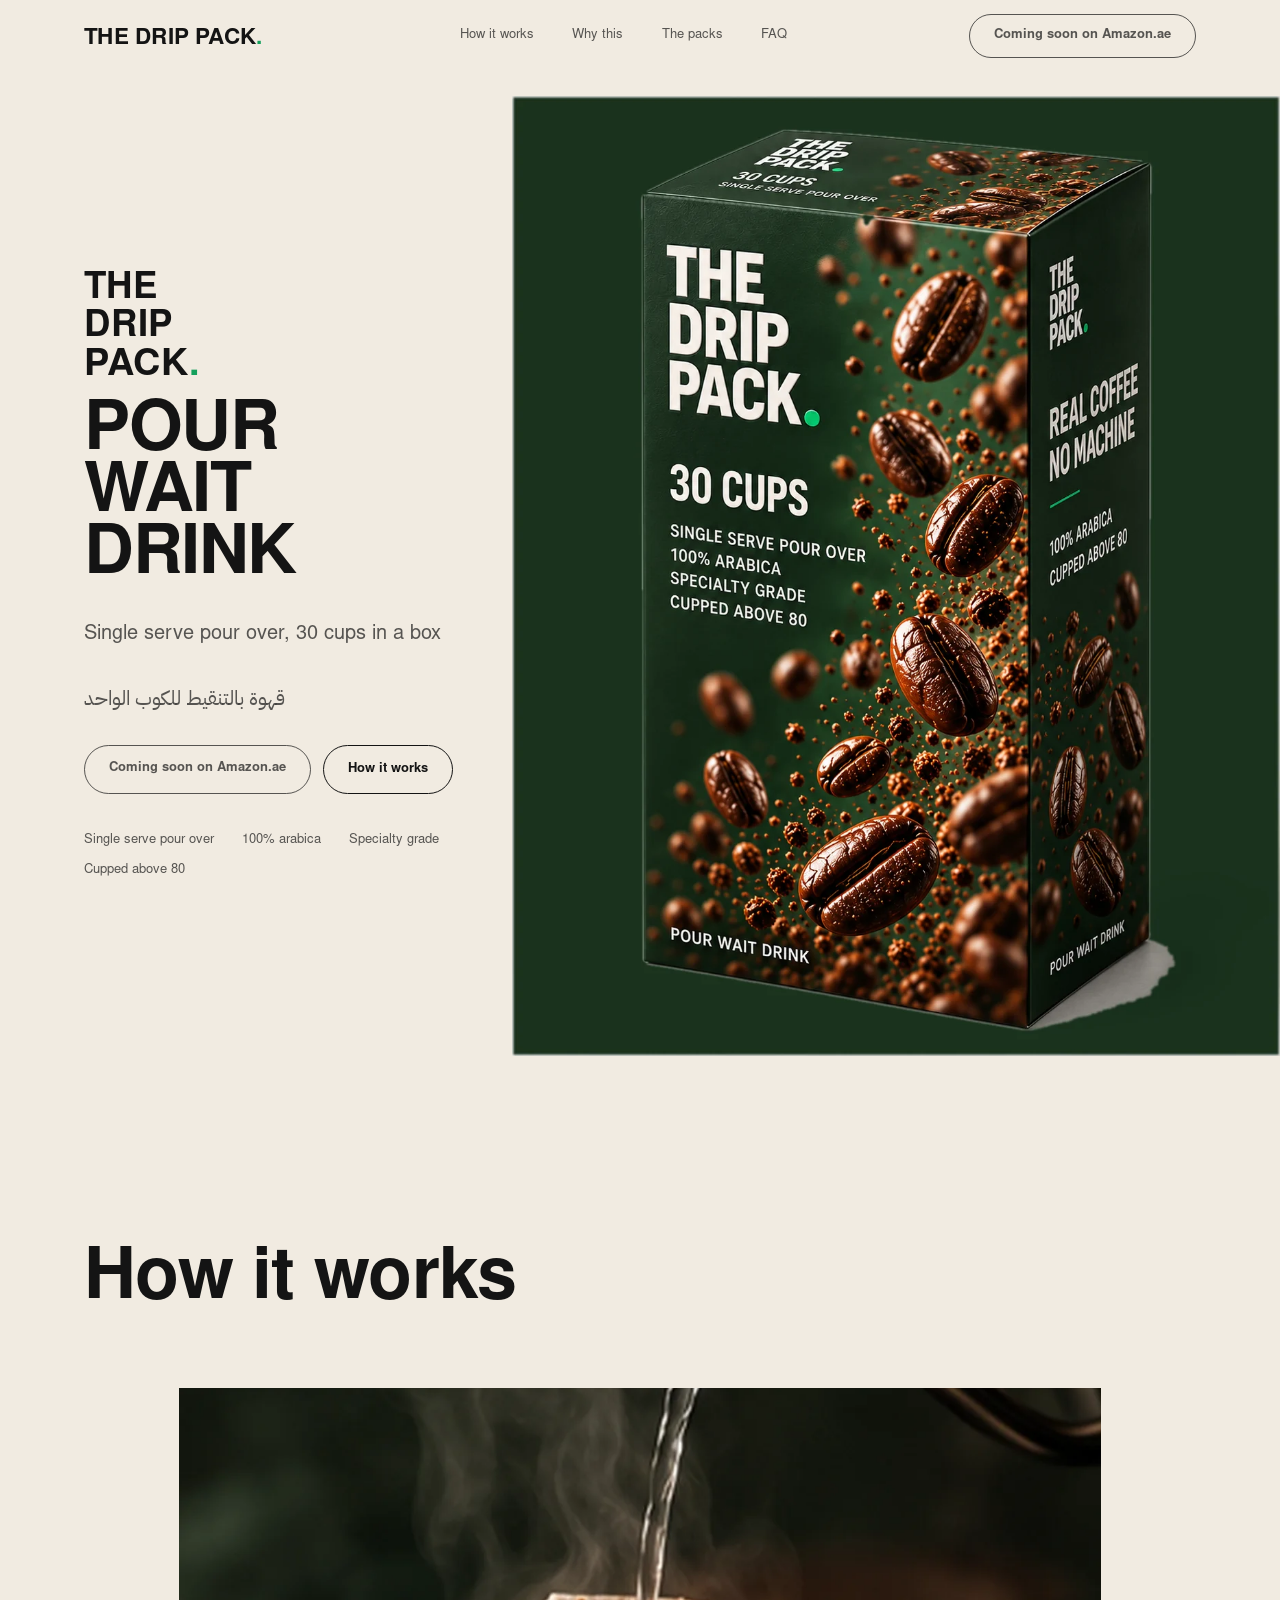
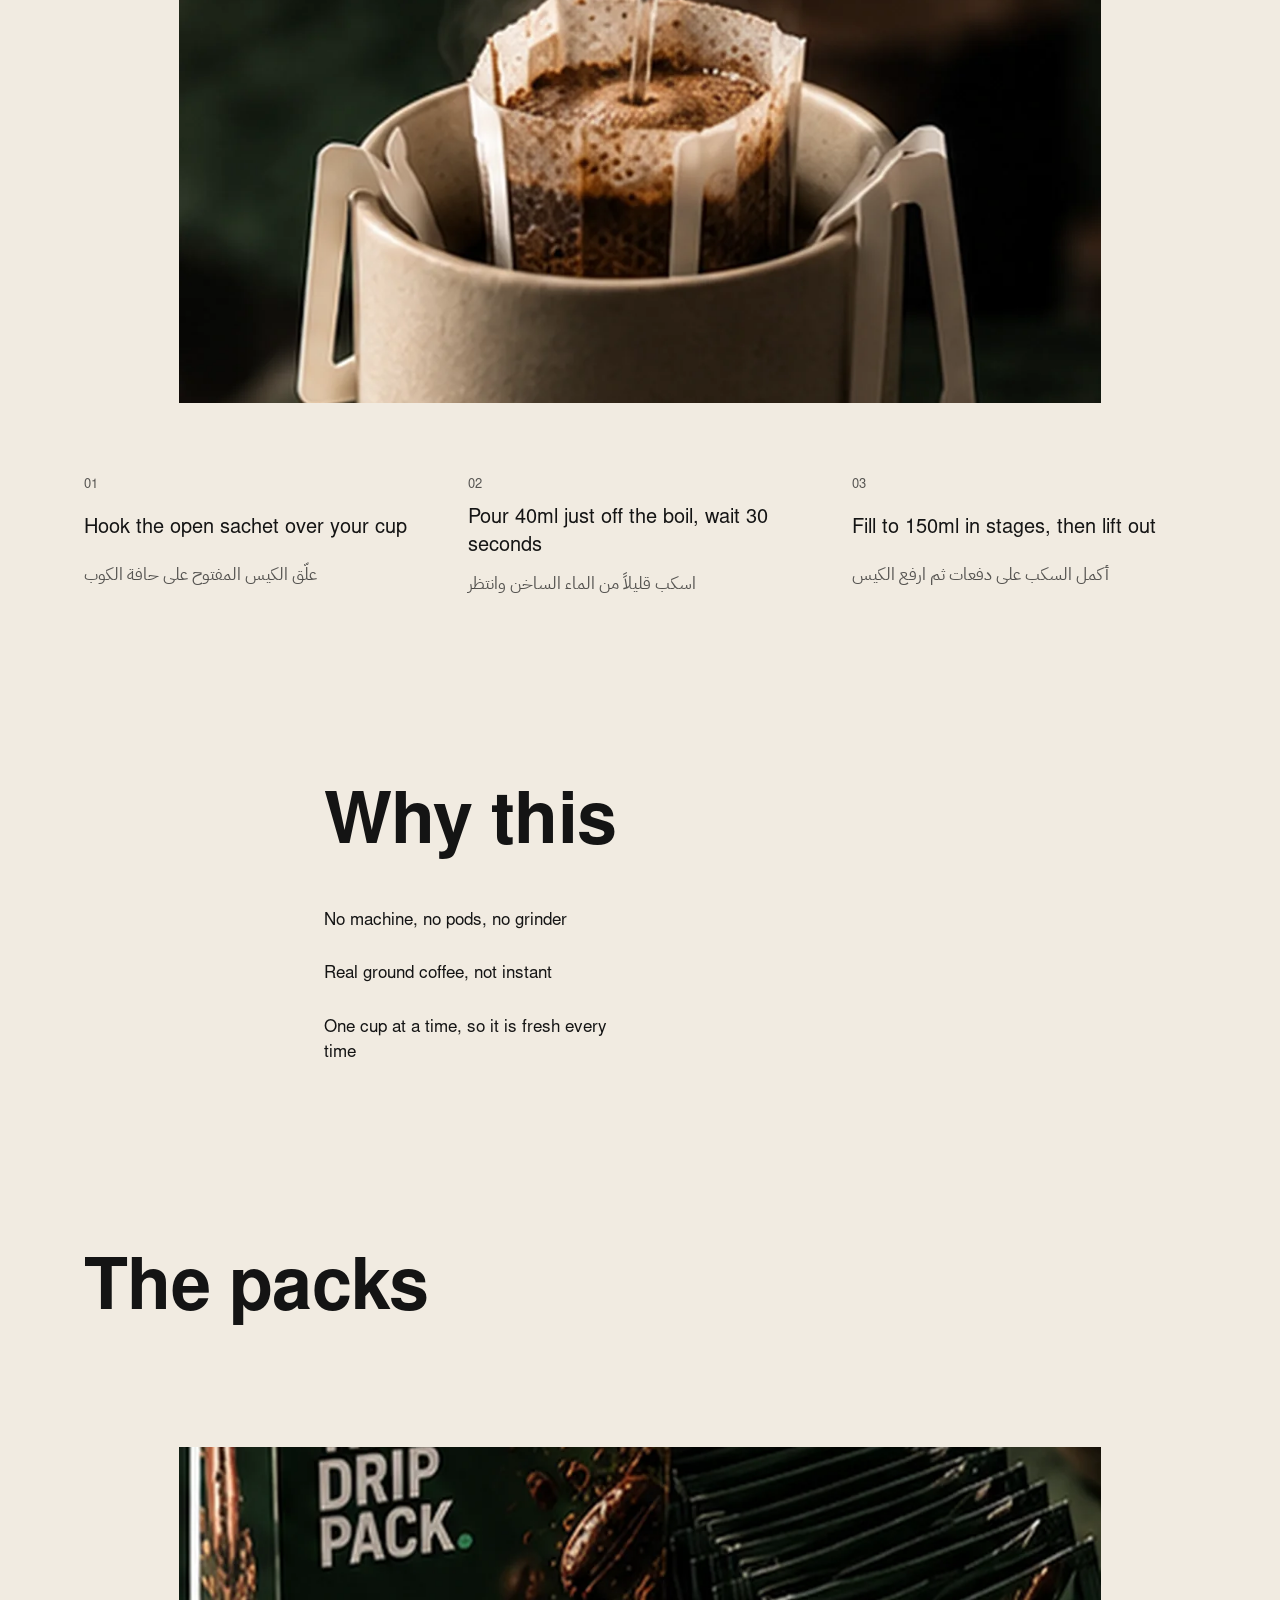
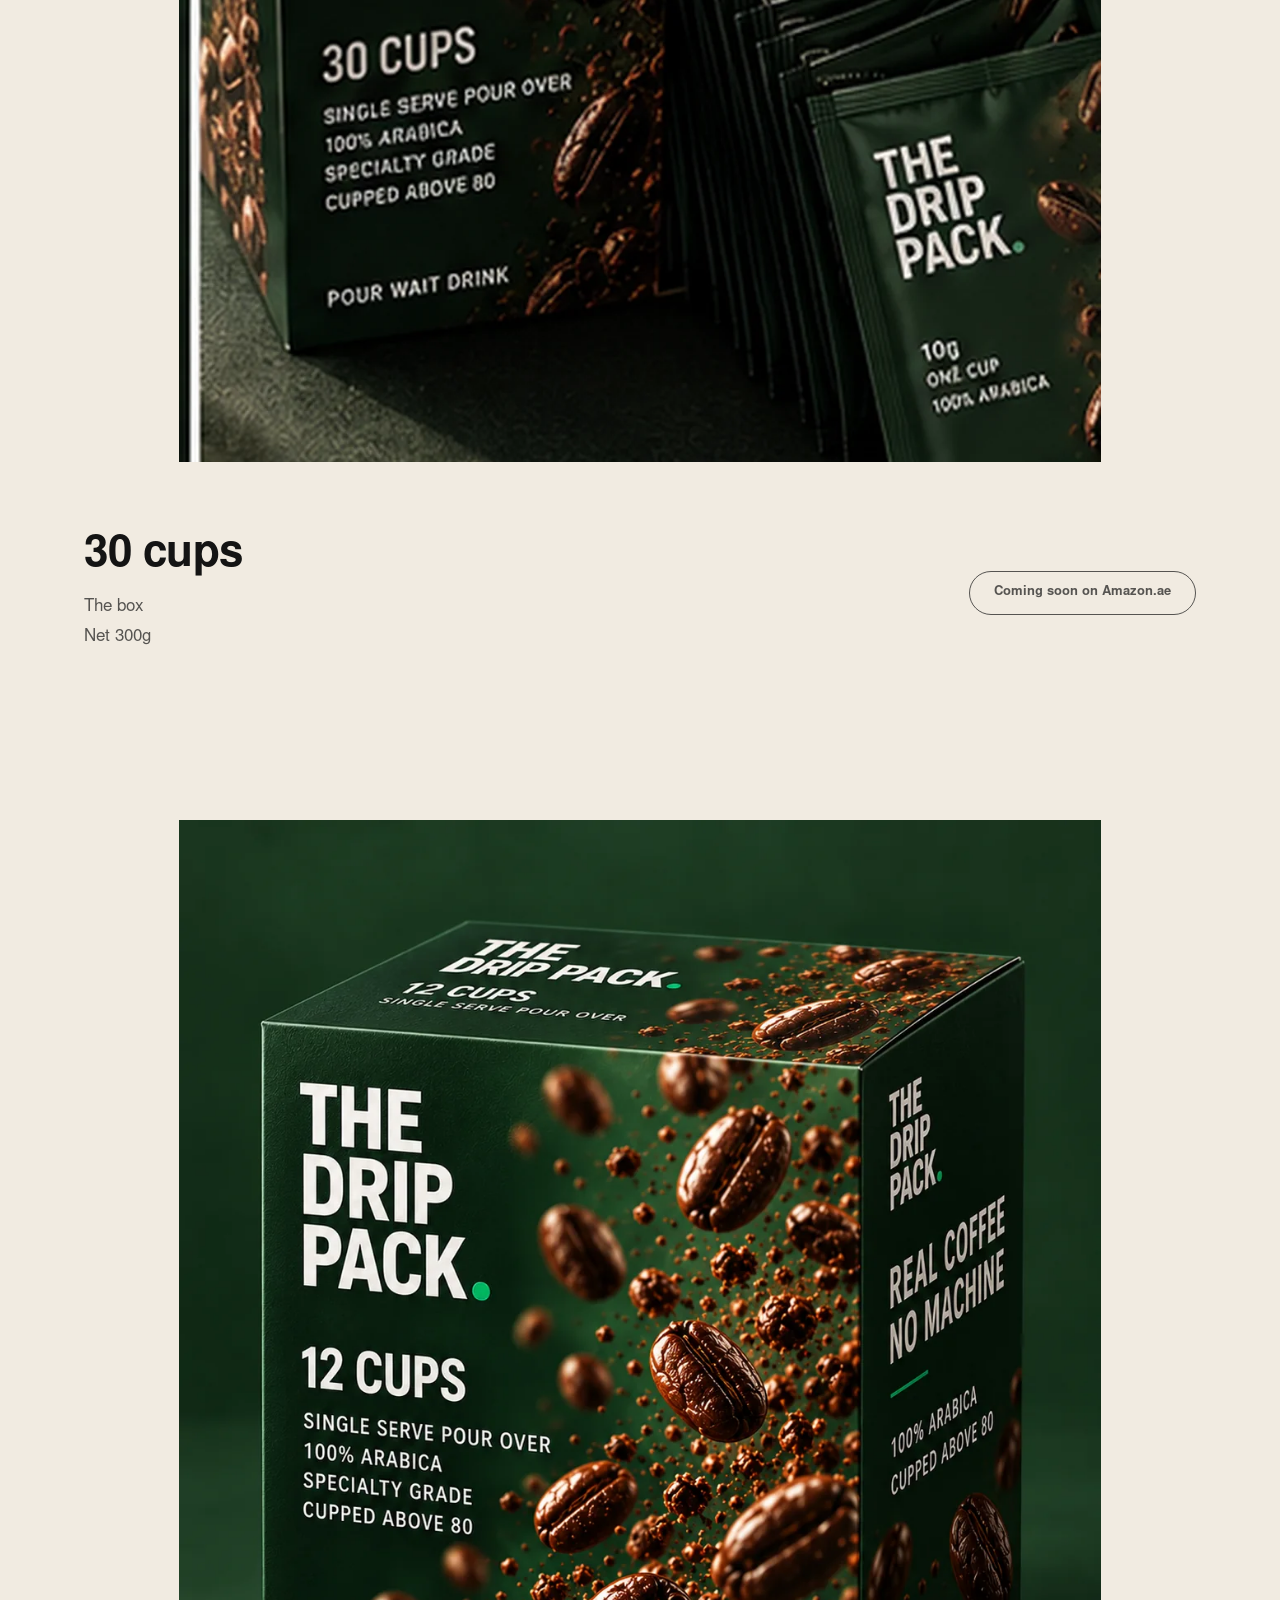
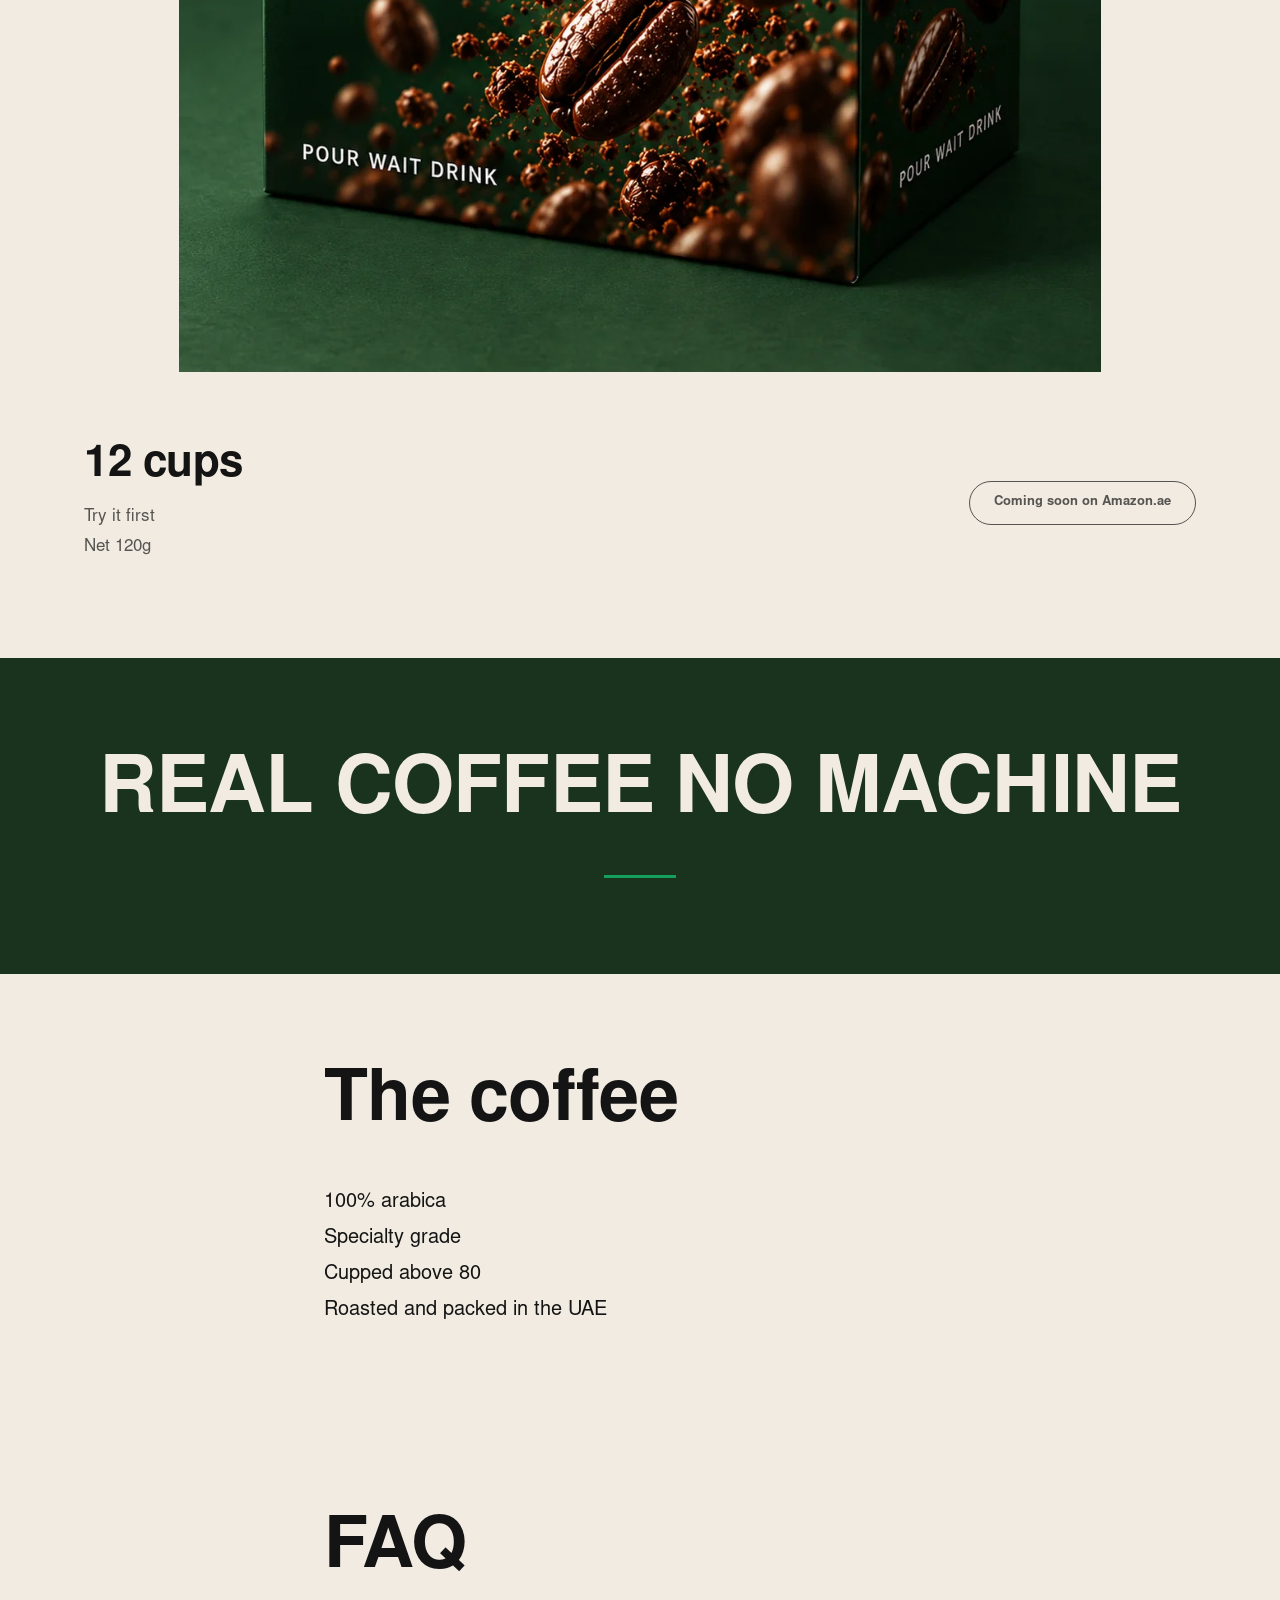
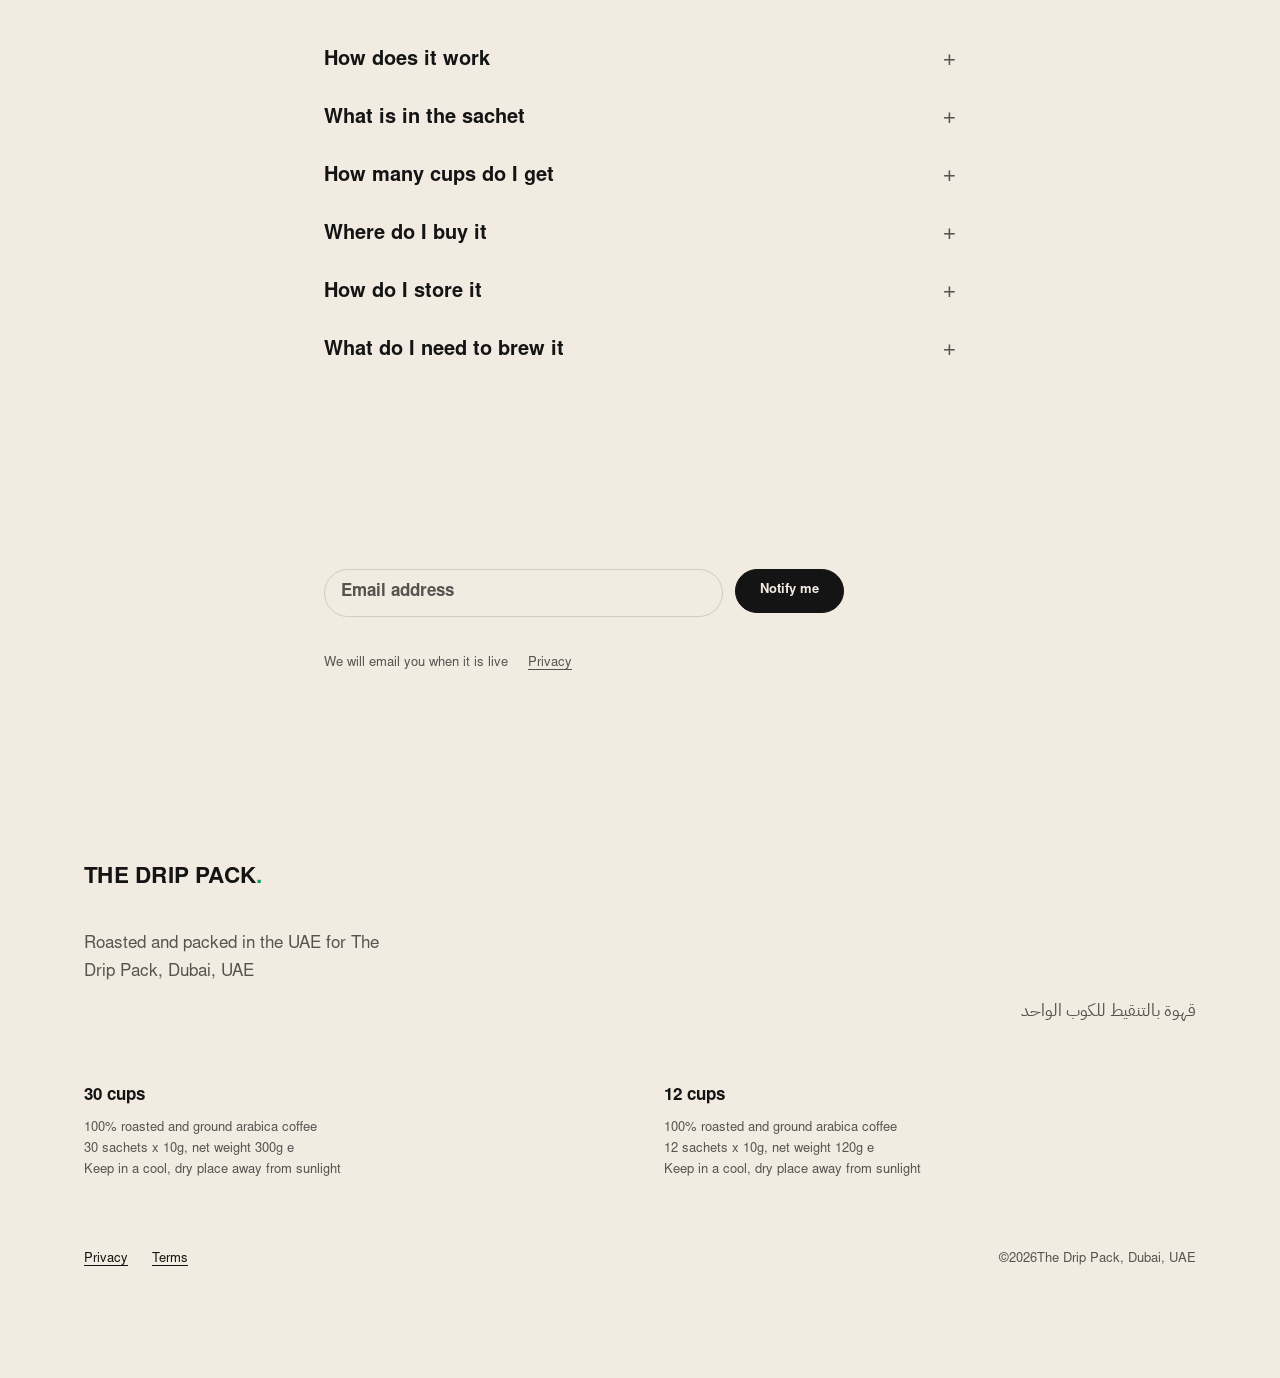
==== index.html @ 3b59be9f "Add the Why this section between How it works and The packs Three lines and a heading. Nothing else:" ====
<!doctype html>
<html lang="en">
<head>
<meta charset="utf-8">
<meta name="viewport" content="width=device-width, initial-scale=1">

<title>The Drip Pack. Single serve pour over coffee, UAE</title>
<meta name="description" content="Single serve pour over coffee from The Drip Pack. 100% arabica, specialty grade, cupped above 80, roasted and packed in the UAE. 30 cups in a box, on Amazon.ae.">
<link rel="canonical" href="https://thedrippack.com">

<meta property="og:type" content="website">
<meta property="og:site_name" content="The Drip Pack">
<meta property="og:url" content="https://thedrippack.com">
<meta property="og:title" content="The Drip Pack. Single serve pour over coffee, UAE">
<meta property="og:description" content="Single serve pour over coffee from The Drip Pack. 100% arabica, specialty grade, cupped above 80, roasted and packed in the UAE. 30 cups in a box, on Amazon.ae.">
<meta property="og:image" content="https://thedrippack.com/images/og.png">
<meta property="og:image:width" content="1200">
<meta property="og:image:height" content="630">
<meta property="og:image:alt" content="The Drip Pack stacked logo in bone on a deep green ground">
<meta property="og:locale" content="en_GB">
<meta name="twitter:card" content="summary_large_image">
<meta name="twitter:title" content="The Drip Pack. Single serve pour over coffee, UAE">
<meta name="twitter:description" content="Single serve pour over coffee from The Drip Pack. 100% arabica, specialty grade, cupped above 80, roasted and packed in the UAE. 30 cups in a box, on Amazon.ae.">
<meta name="twitter:image" content="https://thedrippack.com/images/og.png">
<meta name="twitter:image:alt" content="The Drip Pack stacked logo in bone on a deep green ground">

<meta name="theme-color" content="#1A331E">
<link rel="icon" href="favicon.svg" type="image/svg+xml">
<link rel="apple-touch-icon" href="apple-touch-icon.png">

<link rel="preload" href="fonts/NimbusSans-Regular.woff2" as="font" type="font/woff2" crossorigin>
<link rel="preload" href="fonts/NimbusSans-Bold.woff2" as="font" type="font/woff2" crossorigin>
<link rel="preload" href="images/hero-pack.webp" as="image" type="image/webp" fetchpriority="high">

<link rel="stylesheet" href="styles.css">

<script type="application/ld+json">
{
  "@context": "https://schema.org",
  "@type": "FAQPage",
  "mainEntity": [
    {
      "@type": "Question",
      "name": "How does it work",
      "acceptedAnswer": {
        "@type": "Answer",
        "text": "Hook the open sachet over your cup. Pour 40ml just off the boil and wait 30 seconds, then fill to 150ml in stages and lift the sachet out."
      }
    },
    {
      "@type": "Question",
      "name": "What is in the sachet",
      "acceptedAnswer": {
        "@type": "Answer",
        "text": "100% roasted and ground arabica coffee, 10g in every sachet."
      }
    },
    {
      "@type": "Question",
      "name": "How many cups do I get",
      "acceptedAnswer": {
        "@type": "Answer",
        "text": "30 cups in the box, 30 sachets x 10g, net weight 300g e. 12 cups in the trial, 12 sachets x 10g, net weight 120g e."
      }
    },
    {
      "@type": "Question",
      "name": "Where do I buy it",
      "acceptedAnswer": {
        "@type": "Answer",
        "text": "On Amazon.ae. Every buy button on this site goes to the listing."
      }
    },
    {
      "@type": "Question",
      "name": "How do I store it",
      "acceptedAnswer": {
        "@type": "Answer",
        "text": "Keep in a cool, dry place away from sunlight."
      }
    },
    {
      "@type": "Question",
      "name": "What do I need to brew it",
      "acceptedAnswer": {
        "@type": "Answer",
        "text": "A cup and hot water."
      }
    }
  ]
}
</script>
</head>
<body>

<a class="skip-link" href="#main">Skip to content</a>

<header class="nav" id="nav">
  <div class="nav__inner">

    <a class="nav__logo" href="#top" aria-label="The Drip Pack, back to top">
      <svg class="logo logo--line" viewBox="0 0 323 29" role="img" aria-label="The Drip Pack" focusable="false">
        <text x="0" y="29" textLength="323" lengthAdjust="spacingAndGlyphs">THE DRIP PACK<tspan class="logo__stop">.</tspan></text>
      </svg>
    </a>

    <nav class="nav__links" aria-label="Primary">
      <a href="#how">How it works</a>
      <a href="#why">Why this</a>
      <a href="#packs">The packs</a>
      <a href="#faq">FAQ</a>
    </nav>

    <div class="nav__cta">
      <button type="button" class="btn btn--primary btn--sm" data-amazon="hero" aria-disabled="true">Coming soon on Amazon.ae</button>
    </div>

    <button type="button" class="nav__toggle" id="navToggle" aria-expanded="false" aria-controls="navSheet">
      <span class="nav__toggle-bars" aria-hidden="true"><span></span><span></span></span>
      <span class="visually-hidden">Menu</span>
    </button>

  </div>

  <div class="sheet" id="navSheet" hidden>
    <nav class="sheet__links" aria-label="Mobile">
      <a href="#how">How it works</a>
      <a href="#why">Why this</a>
      <a href="#packs">The packs</a>
      <a href="#faq">FAQ</a>
    </nav>
    <button type="button" class="btn btn--primary" data-amazon="hero" aria-disabled="true">Coming soon on Amazon.ae</button>
  </div>
</header>

<main id="main">

  <!-- 1. Hero. Pack Green. -->
  <section class="hero" id="top">
    <div class="wrap hero__inner">

      <div class="hero__copy">
        <h1 class="hero__logo" data-rise="1">
          <svg class="logo logo--stack" viewBox="0 0 126 113" role="img" aria-label="The Drip Pack" focusable="false">
            <text x="0" y="29" textLength="80" lengthAdjust="spacingAndGlyphs">THE</text>
            <text x="0" y="71" textLength="96" lengthAdjust="spacingAndGlyphs">DRIP</text>
            <text x="0" y="113" textLength="125" lengthAdjust="spacingAndGlyphs">PACK<tspan class="logo__stop">.</tspan></text>
          </svg>
        </h1>

        <p class="hero__headline">POUR WAIT DRINK</p>

        <p class="hero__sub" data-rise="2">Single serve pour over, 30 cups in a box</p>

        <p class="hero__arabic" lang="ar" dir="rtl" data-rise="3">قهوة بالتنقيط للكوب الواحد</p>

        <div class="hero__actions" data-rise="4">
          <button type="button" class="btn btn--primary" data-amazon="hero" aria-disabled="true">Coming soon on Amazon.ae</button>
          <a class="btn btn--secondary" href="#how">How it works</a>
        </div>

        <ul class="claims" data-rise="5">
          <li>Single serve pour over</li>
          <li>100% arabica</li>
          <li>Specialty grade</li>
          <li>Cupped above 80</li>
        </ul>
      </div>

      <div class="hero__media" data-rise="6">
        <img src="images/hero-pack.webp" width="1600" height="2000"
             fetchpriority="high" decoding="async"
             alt="The 30 cup carton of The Drip Pack standing at a three quarter angle, its deep green face printed with roasted beans scattered through the air">
      </div>

    </div>
  </section>

  <!-- 2. How it works. Bone ground, Ink type. -->
  <section class="section" id="how">
    <div class="wrap">
      <h2 class="section__title">How it works</h2>
    </div>

    <figure class="feature">
      <img class="feature__img feature__img--wide" src="images/brew-pour.webp" width="2400" height="1600"
           loading="lazy" decoding="async"
           alt="Water poured from a gooseneck kettle into the sachet hooked over a mug, steam rising off the saturated grounds">
    </figure>

    <div class="wrap">
      <ol class="steps">
        <li class="step">
          <span class="step__n" aria-hidden="true">01</span>
          <p class="step__en">Hook the open sachet over your cup</p>
          <p class="step__ar" lang="ar" dir="rtl">علّق الكيس المفتوح على حافة الكوب</p>
        </li>
        <li class="step">
          <span class="step__n" aria-hidden="true">02</span>
          <p class="step__en">Pour 40ml just off the boil, wait 30 seconds</p>
          <p class="step__ar" lang="ar" dir="rtl">اسكب قليلاً من الماء الساخن وانتظر</p>
        </li>
        <li class="step">
          <span class="step__n" aria-hidden="true">03</span>
          <p class="step__en">Fill to 150ml in stages, then lift out</p>
          <p class="step__ar" lang="ar" dir="rtl">أكمل السكب على دفعات ثم ارفع الكيس</p>
        </li>
      </ol>
    </div>
  </section>

  <!-- 3. Why this. Bone ground, Ink type, same as its neighbours. -->
  <section class="section" id="why">
    <div class="wrap wrap--narrow">
      <h2 class="section__title">Why this</h2>
      <ul class="why">
        <li>No machine, no pods, no grinder</li>
        <li>Real ground coffee, not instant</li>
        <li>One cup at a time, so it is fresh every time</li>
      </ul>
    </div>
  </section>

  <!-- 4. The packs. Bone ground, Ink type. -->
  <section class="section" id="packs">
    <div class="wrap">
      <h2 class="section__title">The packs</h2>
    </div>

    <div class="packs">

      <article class="pack">
        <figure class="feature">
          <img class="feature__img feature__img--wide" src="images/pack-open.webp" width="2400" height="1600"
               loading="lazy" decoding="async"
               alt="An open 30 cup carton of The Drip Pack with the sachets standing upright inside it">
        </figure>
        <div class="wrap pack__body">
          <h3 class="pack__title">30 cups</h3>
          <ul class="pack__facts">
            <li>The box</li>
            <li>Net 300g</li>
          </ul>
          <button type="button" class="btn btn--primary" data-amazon="hero" aria-disabled="true">Coming soon on Amazon.ae</button>
        </div>
      </article>

      <article class="pack">
        <figure class="feature">
          <img class="feature__img feature__img--tall" src="images/pack-12.webp" width="1600" height="2000"
               loading="lazy" decoding="async"
               alt="The 12 cup carton of The Drip Pack standing upright on a deep green ground, lit hard from one side">
        </figure>
        <div class="wrap pack__body">
          <h3 class="pack__title">12 cups</h3>
          <ul class="pack__facts">
            <li>Try it first</li>
            <li>Net 120g</li>
          </ul>
          <button type="button" class="btn btn--secondary" data-amazon="trial" aria-disabled="true">Coming soon on Amazon.ae</button>
        </div>
      </article>

    </div>
  </section>

  <!-- 5. Statement. Pack Green. The only other green ground on the site. -->
  <section class="statement ground--green">
    <div class="wrap">
      <h2 class="statement__line">REAL COFFEE NO MACHINE</h2>
      <span class="statement__rule" aria-hidden="true"></span>
    </div>
  </section>

  <!-- 6. The coffee. Bone ground, Ink type. -->
  <section class="section" id="coffee">
    <div class="wrap wrap--narrow">
      <h2 class="section__title">The coffee</h2>
      <ul class="facts">
        <li>100% arabica</li>
        <li>Specialty grade</li>
        <li>Cupped above 80</li>
        <li>Roasted and packed in the UAE</li>
      </ul>
    </div>
  </section>

  <!-- 7. FAQ. Bone ground, Ink type. -->
  <section class="section" id="faq">
    <div class="wrap wrap--narrow">
      <h2 class="section__title">FAQ</h2>

      <div class="faq">
        <details class="faq__item">
          <summary><h3>How does it work</h3></summary>
          <p>Hook the open sachet over your cup. Pour 40ml just off the boil and wait 30 seconds, then fill to 150ml in stages and lift the sachet out.</p>
        </details>

        <details class="faq__item">
          <summary><h3>What is in the sachet</h3></summary>
          <p>100% roasted and ground arabica coffee, 10g in every sachet.</p>
        </details>

        <details class="faq__item">
          <summary><h3>How many cups do I get</h3></summary>
          <p>30 cups in the box, 30 sachets x 10g, net weight 300g e. 12 cups in the trial, 12 sachets x 10g, net weight 120g e.</p>
        </details>

        <details class="faq__item">
          <summary><h3>Where do I buy it</h3></summary>
          <p>On Amazon.ae. Every buy button on this site goes to the listing.</p>
        </details>

        <details class="faq__item">
          <summary><h3>How do I store it</h3></summary>
          <p>Keep in a cool, dry place away from sunlight.</p>
        </details>

        <details class="faq__item">
          <summary><h3>What do I need to brew it</h3></summary>
          <p>A cup and hot water.</p>
        </details>
      </div>
    </div>
  </section>

  <!-- 8. Email signup. Bone ground, Ink type. -->
  <section class="section signup" id="signup">
    <div class="wrap wrap--narrow">
      <h2 class="visually-hidden">Email signup</h2>

      <form class="signup__form" id="signupForm" novalidate>
        <label class="visually-hidden" for="email">Email address</label>
        <input class="signup__input" type="email" id="email" name="email"
               placeholder="Email address" autocomplete="email" required
               aria-describedby="signupNote" spellcheck="false">

        <!-- Honeypot. Off screen, off the tab order, hidden from assistive technology. -->
        <div class="honeypot" aria-hidden="true">
          <label for="company">Company</label>
          <input type="text" id="company" name="_gotcha" tabindex="-1" autocomplete="off">
        </div>

        <button type="submit" class="btn btn--primary">Notify me</button>
      </form>

      <p class="signup__status" id="signupStatus" role="status" aria-live="polite"></p>

      <p class="signup__note">
        <span id="signupNote">We will email you when it is live</span>
        <a href="privacy.html">Privacy</a>
      </p>
    </div>
  </section>

</main>

<footer class="foot">
  <div class="wrap">

    <a class="foot__logo" href="#top" aria-label="The Drip Pack, back to top">
      <svg class="logo logo--line" viewBox="0 0 323 29" role="img" aria-label="The Drip Pack" focusable="false">
        <text x="0" y="29" textLength="323" lengthAdjust="spacingAndGlyphs">THE DRIP PACK<tspan class="logo__stop">.</tspan></text>
      </svg>
    </a>

    <p class="foot__origin">Roasted and packed in the UAE for The Drip Pack, Dubai, UAE</p>
    <p class="foot__arabic" lang="ar" dir="rtl">قهوة بالتنقيط للكوب الواحد</p>

    <div class="foot__contents">
      <div class="foot__col">
        <h2 class="foot__h">30 cups</h2>
        <p>100% roasted and ground arabica coffee</p>
        <p>30 sachets x 10g, net weight 300g e</p>
        <p>Keep in a cool, dry place away from sunlight</p>
      </div>
      <div class="foot__col">
        <h2 class="foot__h">12 cups</h2>
        <p>100% roasted and ground arabica coffee</p>
        <p>12 sachets x 10g, net weight 120g e</p>
        <p>Keep in a cool, dry place away from sunlight</p>
      </div>
    </div>

    <div class="foot__end">
      <p class="foot__legal">
        <a href="privacy.html">Privacy</a>
        <a href="terms.html">Terms</a>
      </p>
      <p class="foot__copy">&copy; <span id="year">2026</span> The Drip Pack, Dubai, UAE</p>
    </div>

  </div>
</footer>

<script src="script.js" defer></script>

<!-- Cloudflare Web Analytics. Cookieless, so no consent banner is required, which
     is why it was chosen over Google Analytics. See section 15 of SPEC.md and the
     Cookies section of privacy.html.

     The token is inline here rather than referenced from a constant in script.js.
     Cloudflare publish this snippet as type="module", and document.currentScript
     is null inside a module, so the beacon has to find its own tag by DOM query.
     Injecting the tag from script.js would depend on that unverifiable internal
     detail and would fail silently if it ever changed. The token is a permanent
     per site value, so the four copies carry no practical drift risk. -->
<script type="module" src="https://static.cloudflareinsights.com/beacon.min.js" data-cf-beacon='{"token": "09fedf67402a4050bbb4bf32d1588b5b"}'></script>

</body>
</html>
---- styles.css ----
/* ==========================================================================
   The Drip Pack
   One stylesheet. The palette is defined once, below, and nowhere else.
   ========================================================================== */

/* --------------------------------------------------------------------------
   1. Tokens. The only place a colour literal may appear.
   -------------------------------------------------------------------------- */

:root {
  /* Palette */
  --green:   #1A331E;
  --bone:    #F1EBE1;
  --emerald: #14A05C;
  --ink:     #141414;

  /* The ground. Bone is the default for the whole site. Green is opt in and is
     used by exactly one section, so it cannot creep back in by default. */
  --ground: var(--bone);

  /* Derived. Mixed from the tokens above, never from a new literal. */
  --glass:      color-mix(in srgb, var(--bone) 86%, transparent);
  --hairline:   color-mix(in srgb, var(--ink) 12%, transparent);
  --lift:       color-mix(in srgb, var(--ink) 22%, transparent);

  /* Secondary text. Ink at reduced opacity, which over the bone ground lands at
     6.32:1. The green band carries only the locked line, so it needs no quiet
     tone of its own. */
  --ink-quiet:  color-mix(in srgb, var(--ink) 70%, transparent);
  --rule-ink:   color-mix(in srgb, var(--ink) 14%, transparent);

  /* Type */
  --font-display: 'Nimbus Sans', Helvetica, Arial, sans-serif;
  --font-arabic: 'IBM Plex Sans Arabic', sans-serif;

  /* Scale. Two registers and nothing between them. Headings are very large,
     body is small and quiet. The gap is the point. */
  --t-display: clamp(3rem, 12vw, 7rem);
  --t-heading: clamp(2.25rem, 7vw, 4.5rem);
  --t-lede:    clamp(1.0625rem, 1.6vw, 1.25rem);
  --t-body:    1.0625rem;
  --t-micro:   0.8125rem;

  /* Measure and rhythm */
  --wrap: 1240px;
  --gutter: clamp(1.25rem, 5vw, 4rem);
  --band: clamp(4rem, 8vw, 6rem);   /* 64px mobile, 96px desktop, capped */
  --tap: 44px;
  --nav-h: 4.5rem;
}

/* --------------------------------------------------------------------------
   2. Fonts.
   Both families are self hosted in /fonts/. Nimbus Sans now ships in two cuts
   under one family name, so weight is available as a tool: Bold for the logo,
   the hero headline, the section headings and the two locked lines, Regular for
   everything else. Both are Helvetica metric compatible, verified against the
   font tables, so the fallback stack cannot reflow the layout.
   -------------------------------------------------------------------------- */

@font-face {
  font-family: 'Nimbus Sans';
  src: url('fonts/NimbusSans-Regular.woff2') format('woff2');
  font-weight: 400;
  font-style: normal;
  font-display: swap;
}

@font-face {
  font-family: 'Nimbus Sans';
  src: url('fonts/NimbusSans-Bold.woff2') format('woff2');
  font-weight: 700;
  font-style: normal;
  font-display: swap;
}

@font-face {
  font-family: 'IBM Plex Sans Arabic';
  src: url('fonts/IBMPlexSansArabic-Regular.woff2') format('woff2');
  font-weight: 400;
  font-style: normal;
  font-display: swap;
}

@font-face {
  font-family: 'IBM Plex Sans Arabic';
  src: url('fonts/IBMPlexSansArabic-Bold.woff2') format('woff2');
  font-weight: 700;
  font-style: normal;
  font-display: swap;
}

/* --------------------------------------------------------------------------
   3. Reset and base.
   Body copy is sentence case and untracked. All caps is reserved for the logo,
   the headings and the two locked lines.
   -------------------------------------------------------------------------- */

*, *::before, *::after { box-sizing: border-box; }

html {
  scroll-behavior: smooth;
  scroll-padding-top: calc(var(--nav-h) + 1.5rem);
  -webkit-text-size-adjust: 100%;
}

body {
  margin: 0;
  background: var(--ground);
  color: var(--ink);
  font-family: var(--font-display);
  font-weight: 400;
  font-size: var(--t-body);
  line-height: 1.65;
  overflow-x: hidden;
  -webkit-font-smoothing: antialiased;
}

/* Bold is reserved for the logo, the headings and the two locked lines. */
h1, h2, h3,
.hero__headline,
.statement__line,
.pack__title,
.page__title,
.logo text { font-weight: 700; }

h1, h2, h3, p, ul, ol, figure { margin: 0; }
ul, ol { padding: 0; list-style: none; }

img, svg { display: block; max-width: 100%; }

a { color: inherit; }

:focus-visible {
  outline: 2px solid currentColor;
  outline-offset: 3px;
  border-radius: 2px;
}

::selection { background: var(--ink); color: var(--bone); }
.ground--green ::selection { background: var(--bone); color: var(--green); }

.visually-hidden {
  position: absolute;
  width: 1px; height: 1px;
  margin: -1px; padding: 0;
  overflow: hidden;
  clip-path: inset(50%);
  white-space: nowrap;
  border: 0;
}

.skip-link {
  position: absolute;
  top: 0; left: 50%;
  transform: translate(-50%, -120%);
  z-index: 100;
  min-height: var(--tap);
  display: inline-flex;
  align-items: center;
  padding: 0.8125rem 1.25rem;
  background: var(--bone);
  color: var(--ink);
  text-decoration: none;
  font-size: var(--t-micro);
}

.skip-link:focus-visible { transform: translate(-50%, 0); }

/* --------------------------------------------------------------------------
   4. Grounds.
   Bone with Ink type is the whole site. Pack Green is opt in and is used by the
   statement band alone, which is what makes that band land.
   -------------------------------------------------------------------------- */

.ground--green { background: var(--green); color: var(--bone); }
.ground--bone  { background: var(--bone);  color: var(--ink); }


.wrap {
  width: 100%;
  max-width: var(--wrap);
  margin-inline: auto;
  padding-inline: var(--gutter);
}

.wrap--narrow { max-width: 760px; }

.section {
  padding-block: var(--band);
  scroll-margin-top: var(--nav-h);
}

.section__title {
  font-size: var(--t-heading);
  line-height: 0.95;
  letter-spacing: -0.01em;
  margin-bottom: clamp(2rem, 4vw, 3rem);
}

/* --------------------------------------------------------------------------
   5. Feature images.
   Each runs at least 60 per cent of the viewport at desktop and bleeds to both
   screen edges on a phone. No image is ever an inset thumbnail in a card.
   -------------------------------------------------------------------------- */

.feature {
  margin-block: clamp(2rem, 5vw, 3.5rem);
}

/* The declared width and height only hold the box until the file loads, after
   which the real intrinsic ratio takes over. Locking the ratio here means the
   layout cannot move when a regenerated image of a different size drops in.
   The height cap stops a portrait image running taller than the screen. */
.feature__img {
  width: 100%;
  height: auto;
  object-fit: cover;
}

.feature__img--wide { aspect-ratio: 3 / 2; }   /* 2400 x 1600 */
.feature__img--tall { aspect-ratio: 4 / 5; }   /* 1600 x 2000 */

/* --------------------------------------------------------------------------
   6. The logo.
   currentColor, so it inverts with the ground. The emerald full stop is the
   first of exactly two emerald roles on the site.
   -------------------------------------------------------------------------- */

.logo { fill: currentColor; height: auto; }

.logo text {
  font-family: var(--font-display);
  font-weight: 700;
  font-size: 40px;
}

.logo__stop { fill: var(--emerald); }

.logo--line  { width: auto; height: var(--logo-h, 16px); }
.logo--stack { width: auto; height: var(--logo-h, 132px); }

/* --------------------------------------------------------------------------
   7. Buttons.
   -------------------------------------------------------------------------- */

.btn {
  display: inline-flex;
  align-items: center;
  justify-content: center;
  min-height: var(--tap);
  padding: 0.8125rem 1.5rem;
  border: 1px solid currentColor;
  border-radius: 999px;
  background: transparent;
  color: inherit;
  font-family: inherit;
  font-weight: 700;
  font-size: var(--t-micro);
  text-decoration: none;
  text-align: center;
  cursor: pointer;
  transition: background 180ms ease, color 180ms ease, opacity 180ms ease;
}

/* Ink on bone is the default, since bone is the ground everywhere but one band. */
.btn--primary { background: var(--ink); color: var(--bone); border-color: var(--ink); }
.btn--primary:hover { background: transparent; color: var(--ink); }
.btn--secondary:hover { background: var(--ink); color: var(--bone); }

.ground--green .btn--primary { background: var(--bone); color: var(--ink); border-color: var(--bone); }
.ground--green .btn--primary:hover { background: transparent; color: var(--bone); }
.ground--green .btn--secondary:hover { background: var(--bone); color: var(--ink); }

.btn[aria-disabled="true"],
.btn[aria-disabled="true"]:hover {
  background: transparent;
  border-color: currentColor;
  color: var(--ink-quiet);
  cursor: default;
}


/* --------------------------------------------------------------------------
   8. Navbar. Transparent over the hero, glass past 24px.
   -------------------------------------------------------------------------- */

.nav {
  position: fixed;
  inset: 0 0 auto 0;
  z-index: 50;
  background: transparent;
  border-bottom: 1px solid transparent;
  color: var(--ink);
  transition: background 260ms ease, border-color 260ms ease, backdrop-filter 260ms ease;
}

.nav.is-stuck {
  background: var(--glass);
  border-bottom-color: var(--hairline);
  backdrop-filter: blur(14px) saturate(140%);
  -webkit-backdrop-filter: blur(14px) saturate(140%);
}

.nav__inner {
  display: flex;
  align-items: center;
  justify-content: space-between;
  gap: 1rem;
  min-height: var(--nav-h);
  max-width: var(--wrap);
  margin-inline: auto;
  padding-inline: var(--gutter);
}

.nav__logo {
  --logo-h: 15px;
  display: block;
  padding: var(--logo-h);
  margin-inline-start: calc(var(--logo-h) * -1);
}

.nav__links,
.nav__cta { display: none; }

.nav__toggle {
  display: inline-flex;
  align-items: center;
  justify-content: center;
  width: var(--tap);
  height: var(--tap);
  margin-inline-end: -0.625rem;
  padding: 0;
  border: 0;
  background: transparent;
  color: inherit;
  cursor: pointer;
}

.nav__toggle-bars { display: block; width: 22px; }

.nav__toggle-bars span {
  display: block;
  height: 2px;
  background: currentColor;
  transition: transform 220ms ease;
}

.nav__toggle-bars span + span { margin-top: 6px; }
.nav__toggle[aria-expanded="true"] .nav__toggle-bars span:first-child { transform: translateY(4px) rotate(45deg); }
.nav__toggle[aria-expanded="true"] .nav__toggle-bars span:last-child { transform: translateY(-4px) rotate(-45deg); }

.sheet {
  display: flex;
  flex-direction: column;
  gap: 0.25rem;
  padding: 1rem var(--gutter) 2rem;
  background: var(--bone);
  color: var(--ink);
  border-top: 1px solid var(--hairline);
}

.sheet[hidden] { display: none; }
.sheet__links { display: flex; flex-direction: column; }

.sheet__links a {
  display: flex;
  align-items: center;
  min-height: var(--tap);
  font-size: var(--t-lede);
  text-decoration: none;
}

.sheet .btn { margin-top: 1rem; }
body.is-locked { overflow: hidden; }

/* --------------------------------------------------------------------------
   9. Hero.
   The image sits beside the type from tablet up and below it on a phone. It is
   never behind the text, never scrimmed, and always at full opacity.
   -------------------------------------------------------------------------- */

.hero {
  /* Nav clearance plus a small gap. The clearance is structural, not rhythm. */
  padding-top: calc(var(--nav-h) + clamp(1rem, 3vw, 1.5rem));
  padding-bottom: var(--band);
}

.hero__inner {
  display: grid;
  gap: clamp(2.5rem, 6vw, 4rem);
  align-items: center;
}

.hero__copy { display: grid; gap: clamp(1.25rem, 3vw, 1.75rem); justify-items: start; }

.hero__logo {
  --logo-h: clamp(64px, 13vw, 104px);
  padding: calc(var(--logo-h) * 0.254);
  margin: calc(var(--logo-h) * -0.254);
}

.hero__headline {
  font-size: var(--t-display);
  line-height: 0.9;
  letter-spacing: -0.02em;
  width: min-content;
}

.hero__sub {
  font-size: var(--t-lede);
  color: var(--ink-quiet);
  max-width: 34ch;
}

.hero__arabic {
  font-family: var(--font-arabic);
  font-weight: 400;
  color: var(--ink-quiet);
  font-size: var(--t-lede);
  line-height: 1.9;
}

.hero__actions { display: flex; flex-wrap: wrap; gap: 0.75rem; }

/* The claim row. No rules, no tracking, no menu. Four quiet labels. */
.claims {
  display: flex;
  flex-wrap: wrap;
  gap: 0.5rem 1.75rem;
  margin-top: 0.5rem;
}

.claims li {
  color: var(--ink-quiet);
  font-size: var(--t-micro);
}

/* The hero image bleeds to the screen edge on a phone. */
.hero__media {
  width: 100vw;
  margin-inline: calc(var(--gutter) * -1);
  max-width: none;
}

.hero__media img {
  width: 100%;
  height: auto;
  aspect-ratio: 4 / 5;          /* 1600 x 2000 */
  object-fit: cover;
}

/* --------------------------------------------------------------------------
   10. How it works.
   -------------------------------------------------------------------------- */

.steps { display: grid; gap: clamp(2rem, 4vw, 2.5rem); }

.step { display: grid; gap: 0.5rem; }

.step__n {
  color: var(--ink-quiet);
  font-size: var(--t-micro);
}

.step__en {
  font-size: var(--t-lede);
  line-height: 1.4;
  max-width: 30ch;
}

.step__ar {
  font-family: var(--font-arabic);
  font-weight: 400;
  color: var(--ink-quiet);
  font-size: var(--t-body);
  line-height: 1.9;
}

/* --------------------------------------------------------------------------
   11. The packs. Each pack is a full width block, not a card with a thumbnail.
   -------------------------------------------------------------------------- */

.packs { display: grid; gap: clamp(3.5rem, 8vw, 6rem); }

.pack__body { display: grid; gap: 0.75rem; justify-items: start; }

.pack__title {
  font-size: clamp(1.75rem, 4vw, 2.75rem);
  line-height: 1;
  letter-spacing: -0.01em;
}

.pack__facts { display: grid; gap: 0.125rem; }

.pack__facts li {
  color: var(--ink-quiet);
  font-size: var(--t-body);
}

.pack__body .btn { margin-top: 0.75rem; }

/* --------------------------------------------------------------------------
   12. Statement. The second and last emerald role.
   -------------------------------------------------------------------------- */

.statement {
  padding-block: var(--band);
  text-align: center;
}

.statement__line {
  font-size: clamp(1.875rem, 7vw, 5rem);
  line-height: 1.02;
  letter-spacing: -0.01em;
}

.statement__rule {
  display: block;
  width: 72px;
  height: 3px;
  margin: clamp(1.75rem, 4vw, 2.5rem) auto 0;
  background: var(--emerald);
}

/* --------------------------------------------------------------------------
   13. The coffee. Four claims, no rules between them.
   -------------------------------------------------------------------------- */

.facts { display: grid; gap: 0.375rem; }

.facts li {
  font-size: var(--t-lede);
  line-height: 1.5;
}

/* --------------------------------------------------------------------------
   13b. Why this. Three lines, no markers, no rules, no icons, no cards.
   Generous space is the only thing separating them.
   -------------------------------------------------------------------------- */

.why { display: grid; gap: clamp(1.25rem, 2.5vw, 1.75rem); }

.why li {
  font-size: var(--t-body);
  line-height: 1.5;
  max-width: 34ch;
}

/* --------------------------------------------------------------------------
   14. FAQ. No rules between items, the open state does the separating.
   -------------------------------------------------------------------------- */

.faq { display: grid; gap: 0.25rem; }

.faq__item { border-radius: 4px; }

.faq__item summary {
  display: flex;
  align-items: center;
  justify-content: space-between;
  gap: 1rem;
  min-height: var(--tap);
  padding-block: 0.875rem;
  cursor: pointer;
  list-style: none;
}

.faq__item summary::-webkit-details-marker { display: none; }

.faq__item summary h3 {
  font-size: var(--t-lede);
  line-height: 1.3;
  font-weight: 700;
}

.faq__item summary::after {
  content: "+";
  flex: 0 0 auto;
  color: var(--ink-quiet);
  font-size: 1.375rem;
  line-height: 1;
}

.faq__item[open] summary::after { content: "\2013"; }

.faq__item > p {
  max-width: 62ch;
  padding-bottom: 1.5rem;
  color: var(--ink-quiet);
  font-size: var(--t-body);
  line-height: 1.7;
}

/* --------------------------------------------------------------------------
   15. Email signup.
   -------------------------------------------------------------------------- */

.signup__form { display: grid; gap: 0.75rem; max-width: 520px; }

.signup__input {
  width: 100%;
  min-height: var(--tap);
  padding: 0.8125rem 1rem;
  border: 1px solid var(--rule-ink);
  border-radius: 999px;
  background: transparent;
  color: var(--ink);
  font-family: inherit;
  font-weight: 700;
  font-size: var(--t-body);
}

.signup__input::placeholder { color: var(--ink-quiet); opacity: 1; }
.signup__input:focus-visible { border-color: var(--ink); }
.signup__input[aria-invalid="true"] { border-color: var(--ink); border-width: 2px; }

.honeypot { position: absolute; left: -9999px; width: 1px; height: 1px; overflow: hidden; }

.signup__status {
  min-height: 1.5rem;
  margin-top: 0.875rem;
  font-size: var(--t-micro);
}

.signup__status:empty { margin-top: 0; }

.signup__note {
  display: flex;
  flex-wrap: wrap;
  align-items: center;
  gap: 0 1.25rem;
  margin-top: 0.75rem;
  color: var(--ink-quiet);
  font-size: var(--t-micro);
}

.signup__note a {
  display: inline-block;
  padding-block: 0.9375rem;
  margin-block: -0.9375rem;
  text-underline-offset: 3px;
}

/* --------------------------------------------------------------------------
   16. Footer. One logo, the origin line, the two contents blocks side by side,
   legal links, copyright. No rules, no all caps body.
   -------------------------------------------------------------------------- */

.foot { padding-block: var(--band); }

.foot__logo {
  --logo-h: 16px;
  display: block;
  width: fit-content;
  padding: var(--logo-h);
  margin: calc(var(--logo-h) * -1) 0 clamp(1.5rem, 3vw, 2rem) calc(var(--logo-h) * -1);
}

.foot__origin {
  max-width: 34ch;
  color: var(--ink-quiet);
  font-size: var(--t-body);
}

.foot__arabic {
  margin-top: 0.5rem;
  font-family: var(--font-arabic);
  font-weight: 400;
  color: var(--ink-quiet);
  font-size: var(--t-body);
  line-height: 1.9;
}

.foot__contents {
  display: grid;
  grid-template-columns: repeat(2, minmax(0, 1fr));
  gap: clamp(1.5rem, 4vw, 3rem);
  margin-top: clamp(2.5rem, 5vw, 3.5rem);
}

.foot__h {
  margin-bottom: 0.5rem;
  font-size: var(--t-body);
}

.foot__col p {
  color: var(--ink-quiet);
  font-size: var(--t-micro);
  line-height: 1.6;
}

.foot__end {
  display: flex;
  flex-wrap: wrap;
  justify-content: space-between;
  gap: 0.75rem 2rem;
  margin-top: clamp(2.5rem, 5vw, 3.5rem);
}

.foot__legal { display: flex; gap: 1.5rem; }

.foot__legal a {
  display: inline-flex;
  align-items: center;
  min-height: var(--tap);
  font-size: var(--t-micro);
  text-underline-offset: 3px;
}

.foot__copy {
  display: inline-flex;
  align-items: center;
  min-height: var(--tap);
  color: var(--ink-quiet);
  font-size: var(--t-micro);
}

/* --------------------------------------------------------------------------
   17. Legal and 404 pages. Bone, like everything else.
   -------------------------------------------------------------------------- */

.page {
  padding-top: calc(var(--nav-h) + clamp(1rem, 3vw, 1.5rem));
  padding-bottom: var(--band);
}

.page__title {
  font-size: clamp(2rem, 6vw, 3.5rem);
  line-height: 1;
  letter-spacing: -0.01em;
  margin-bottom: 0.75rem;
}

.page__meta {
  margin-bottom: clamp(2.5rem, 5vw, 3.5rem);
  color: var(--ink-quiet);
  font-size: var(--t-micro);
}

.prose { max-width: 68ch; }

.prose h2 {
  margin-top: clamp(2.25rem, 5vw, 3rem);
  margin-bottom: 0.75rem;
  font-size: var(--t-lede);
}

.prose h3 {
  margin-top: 1.75rem;
  margin-bottom: 0.5rem;
  font-size: var(--t-body);
}

.prose p, .prose li {
  color: var(--ink-quiet);
  font-size: var(--t-body);
  line-height: 1.75;
}

.prose p + p { margin-top: 1rem; }
.prose ul { display: grid; gap: 0.625rem; margin-top: 1rem; padding-left: 1.125rem; }
.prose ul li { list-style: disc; }
.prose a { text-underline-offset: 3px; }

.notfound {
  display: grid;
  align-content: center;
  justify-items: center;
  gap: clamp(2rem, 5vw, 3rem);
  min-height: 100svh;
  padding: 6rem var(--gutter);
  text-align: center;
}

.notfound__logo {
  --logo-h: clamp(72px, 15vw, 104px);
  padding: calc(var(--logo-h) * 0.254);
}

.notfound__line { font-size: var(--t-lede); }

/* --------------------------------------------------------------------------
   18. Motion.
   Transform and opacity only. The sheen pass and the Ken Burns are gone: the
   sheen was painting hard bone bars along the image edges. Section 19 switches
   everything here off under reduced motion.
   -------------------------------------------------------------------------- */

.beat { display: block; }

@media (prefers-reduced-motion: no-preference) {
  .beat {
    opacity: 0;
    transform: translateY(20px);
    transition: opacity 500ms ease, transform 500ms cubic-bezier(0.2, 0.7, 0.3, 1);
  }

  body.is-ready .beat { opacity: 1; transform: none; }

  [data-rise] {
    opacity: 0;
    transform: translateY(18px);
    transition: opacity 620ms ease, transform 620ms cubic-bezier(0.2, 0.7, 0.3, 1);
  }

  /* The three beats occupy 0 to 1400ms. The rest of the hero follows. */
  [data-rise="1"] { transition-delay: 1.40s; }
  [data-rise="2"] { transition-delay: 1.48s; }
  [data-rise="3"] { transition-delay: 1.56s; }
  [data-rise="4"] { transition-delay: 1.64s; }
  [data-rise="5"] { transition-delay: 1.72s; }

  /* The hero image is the largest paint on the page. It rises on its slot but
     never sits at opacity 0, because an invisible element cannot count as
     painted and would hold the largest contentful paint back by the whole
     length of the choreography. */
  [data-rise="6"] { opacity: 1; transition-delay: 1.72s; }

  body.is-ready [data-rise] { opacity: 1; transform: none; }

  .claims li {
    opacity: 0;
    transform: translateY(10px);
    transition: opacity 500ms ease, transform 500ms cubic-bezier(0.2, 0.7, 0.3, 1);
  }

  body.is-ready .claims li { opacity: 1; transform: none; }
  body.is-ready .claims li:nth-child(1) { transition-delay: 1.80s; }
  body.is-ready .claims li:nth-child(2) { transition-delay: 1.90s; }
  body.is-ready .claims li:nth-child(3) { transition-delay: 2.00s; }
  body.is-ready .claims li:nth-child(4) { transition-delay: 2.10s; }

  .reveal {
    opacity: 0;
    transform: translateY(24px);
    transition: opacity 700ms ease, transform 700ms cubic-bezier(0.2, 0.7, 0.3, 1);
  }

  .reveal.is-in { opacity: 1; transform: none; }

  .statement__rule {
    transform: scaleX(0);
    transform-origin: left center;
    transition: transform 600ms cubic-bezier(0.2, 0.7, 0.3, 1);
  }

  .statement__rule.is-in { transform: scaleX(1); }
}

/* The pack lift. It moves the photograph, which is the object on screen now
   that the packs are full width blocks rather than cards. */
@media (hover: hover) and (pointer: fine) {
  .pack .feature__img {
    transition: transform 350ms ease, box-shadow 350ms ease;
  }

  .pack:hover .feature__img {
    transform: translateY(-4px);
    box-shadow: 0 18px 44px var(--lift);
  }
}

/* --------------------------------------------------------------------------
   19. Reduced motion. The hidden states above are already scoped to
   no-preference, so a reduced motion visitor sees the settled page even if the
   script never runs. This switches off what is left.
   -------------------------------------------------------------------------- */

@media (prefers-reduced-motion: reduce) {
  html { scroll-behavior: auto; }

  *, *::before, *::after {
    animation-duration: 1ms;
    animation-iteration-count: 1;
    transition-duration: 1ms;
    scroll-behavior: auto;
  }

  .beat, .claims li, .reveal, [data-rise] { opacity: 1; transform: none; transition: none; }
  .statement__rule { transform: none; transition: none; }
  .pack .feature__img { transition: none; }
  .pack:hover .feature__img { transform: none; box-shadow: none; }
}

/* --------------------------------------------------------------------------
   20. Breakpoints. Mobile first, so everything above is the small screen.
   -------------------------------------------------------------------------- */

@media (min-width: 768px) {
  /* The hero image moves beside the type here, not at 960. This is the fix for
     the slot reading as empty at iPad widths. */
  .hero__inner {
    grid-template-columns: minmax(0, 0.9fr) minmax(0, 1.1fr);
    gap: clamp(2rem, 5vw, 4rem);
  }

  .hero__media {
    width: auto;
    margin-inline: 0;
    margin-inline-end: calc((100vw - min(100vw, var(--wrap))) / -2 - var(--gutter));
  }

  /* Feature images hold at least 60 per cent of the viewport and are given air. */
  .feature {
    width: min(72vw, 1600px);
    margin-inline: auto;
    margin-block: clamp(3rem, 6vw, 4.5rem);
  }

  .steps { grid-template-columns: repeat(3, minmax(0, 1fr)); }

  .pack__body {
    max-width: var(--wrap);
    grid-template-columns: minmax(0, 1fr) auto;
    align-items: end;
    gap: 1rem 3rem;
  }

  .pack__title { grid-row: 1; grid-column: 1; }
  .pack__facts { grid-row: 2; grid-column: 1; }
  .pack__body .btn { grid-row: 1 / 3; grid-column: 2; align-self: center; margin-top: 0; }
}

@media (min-width: 1024px) {
  /* Desktop. The hero photograph holds 60 per cent of the viewport, like the
     other three. The left edge still lines up with the page wrap, so the copy
     sits under the nav logo, and only the right side runs to the screen edge. */
  .hero__inner {
    max-width: none;
    padding-left: calc((100vw - min(100vw, var(--wrap))) / 2 + var(--gutter));
    padding-right: 0;
    grid-template-columns: minmax(0, 1fr) 60vw;
    column-gap: clamp(2rem, 3.5vw, 3rem);
  }

  .hero__media { margin-inline-end: 0; width: 100%; }

  /* Sized to the column it now sits in rather than to the viewport. */
  /* Capped, because the copy column narrows as the viewport grows: the image
     holds 60vw and the left edge tracks the page wrap. */
  .hero__headline { font-size: clamp(2.75rem, 5.4vw, 4.5rem); }
}

@media (min-width: 960px) {
  .nav__toggle { display: none; }
  .sheet { display: none; }

  .nav__links { display: flex; gap: clamp(1.25rem, 3vw, 2.5rem); }

  .nav__links a {
    display: inline-flex;
    align-items: center;
    min-height: var(--tap);
    font-size: var(--t-micro);
    text-decoration: none;
    color: var(--ink-quiet);
    transition: color 180ms ease;
  }

  .nav__links a:hover { color: var(--ink); }
  .nav__cta { display: block; }
  .nav__logo { --logo-h: 16px; }

  .signup__form { grid-template-columns: 1fr auto; align-items: start; }
}
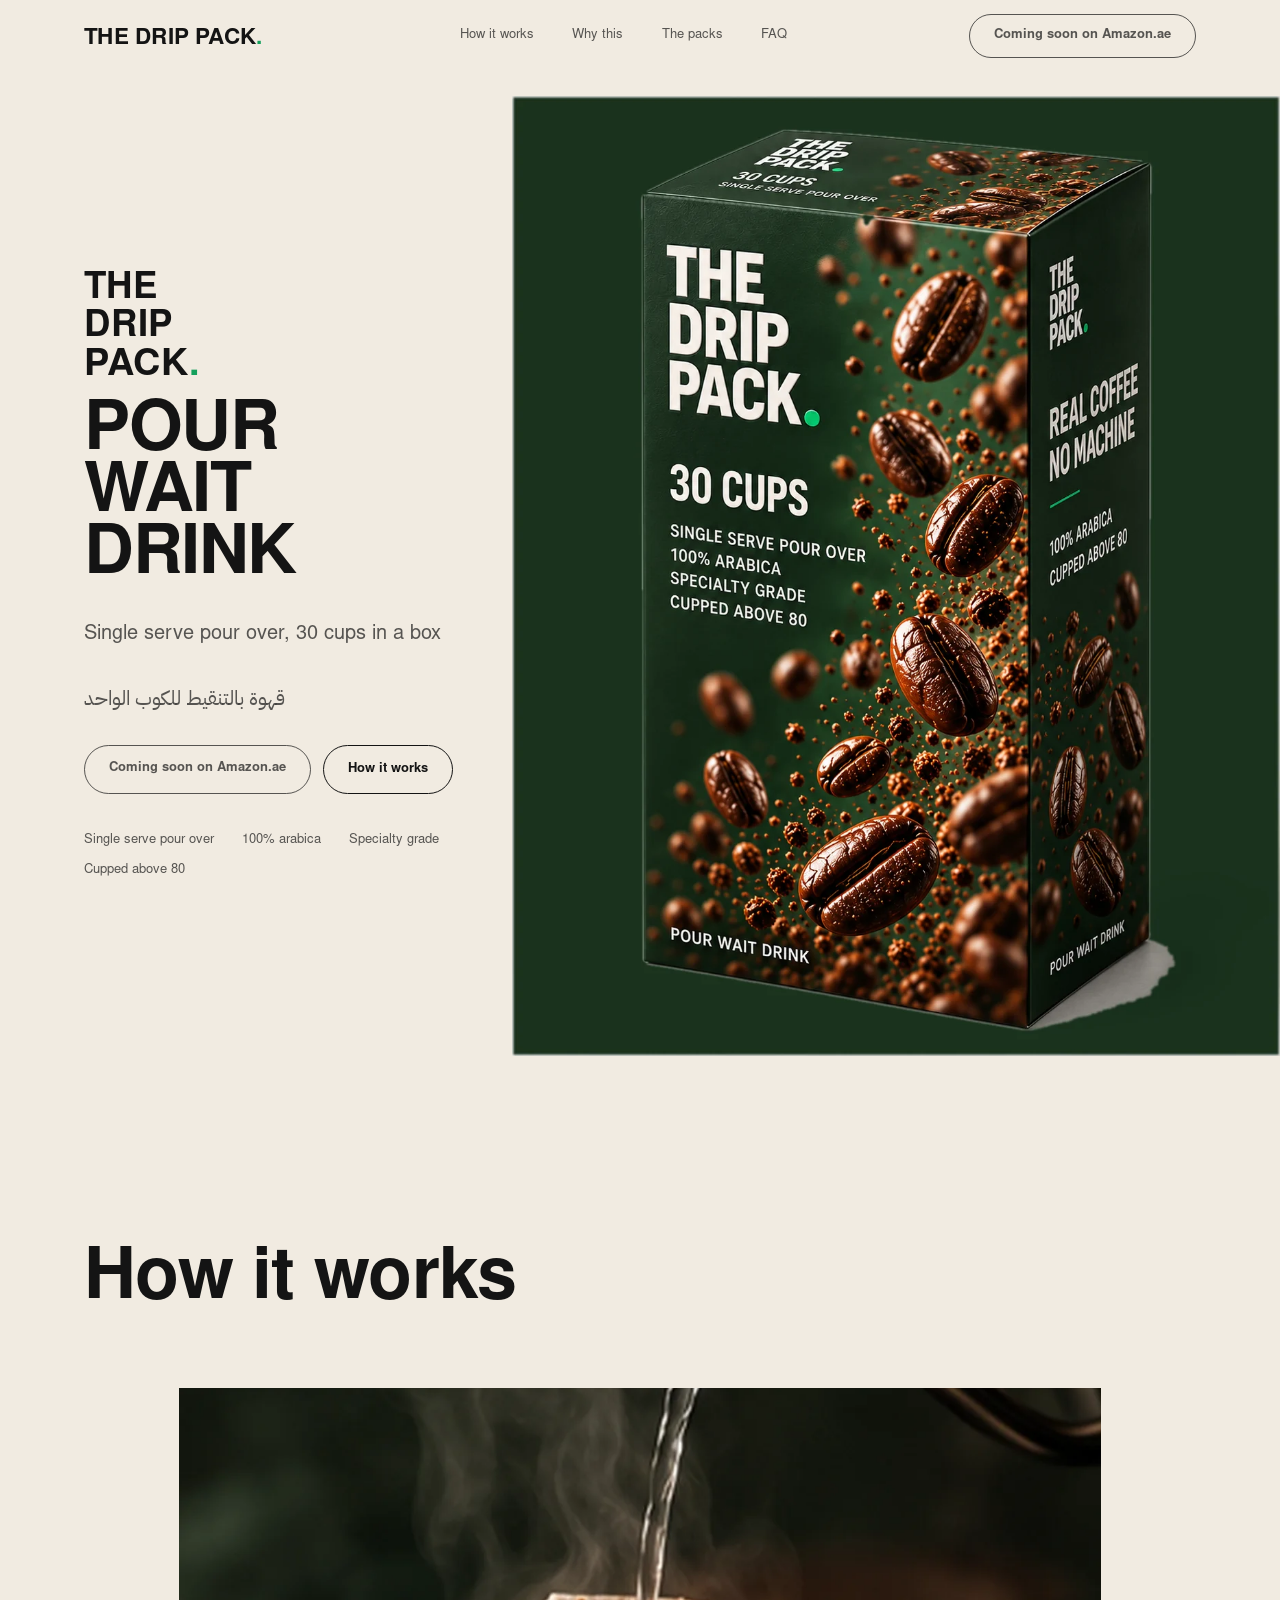
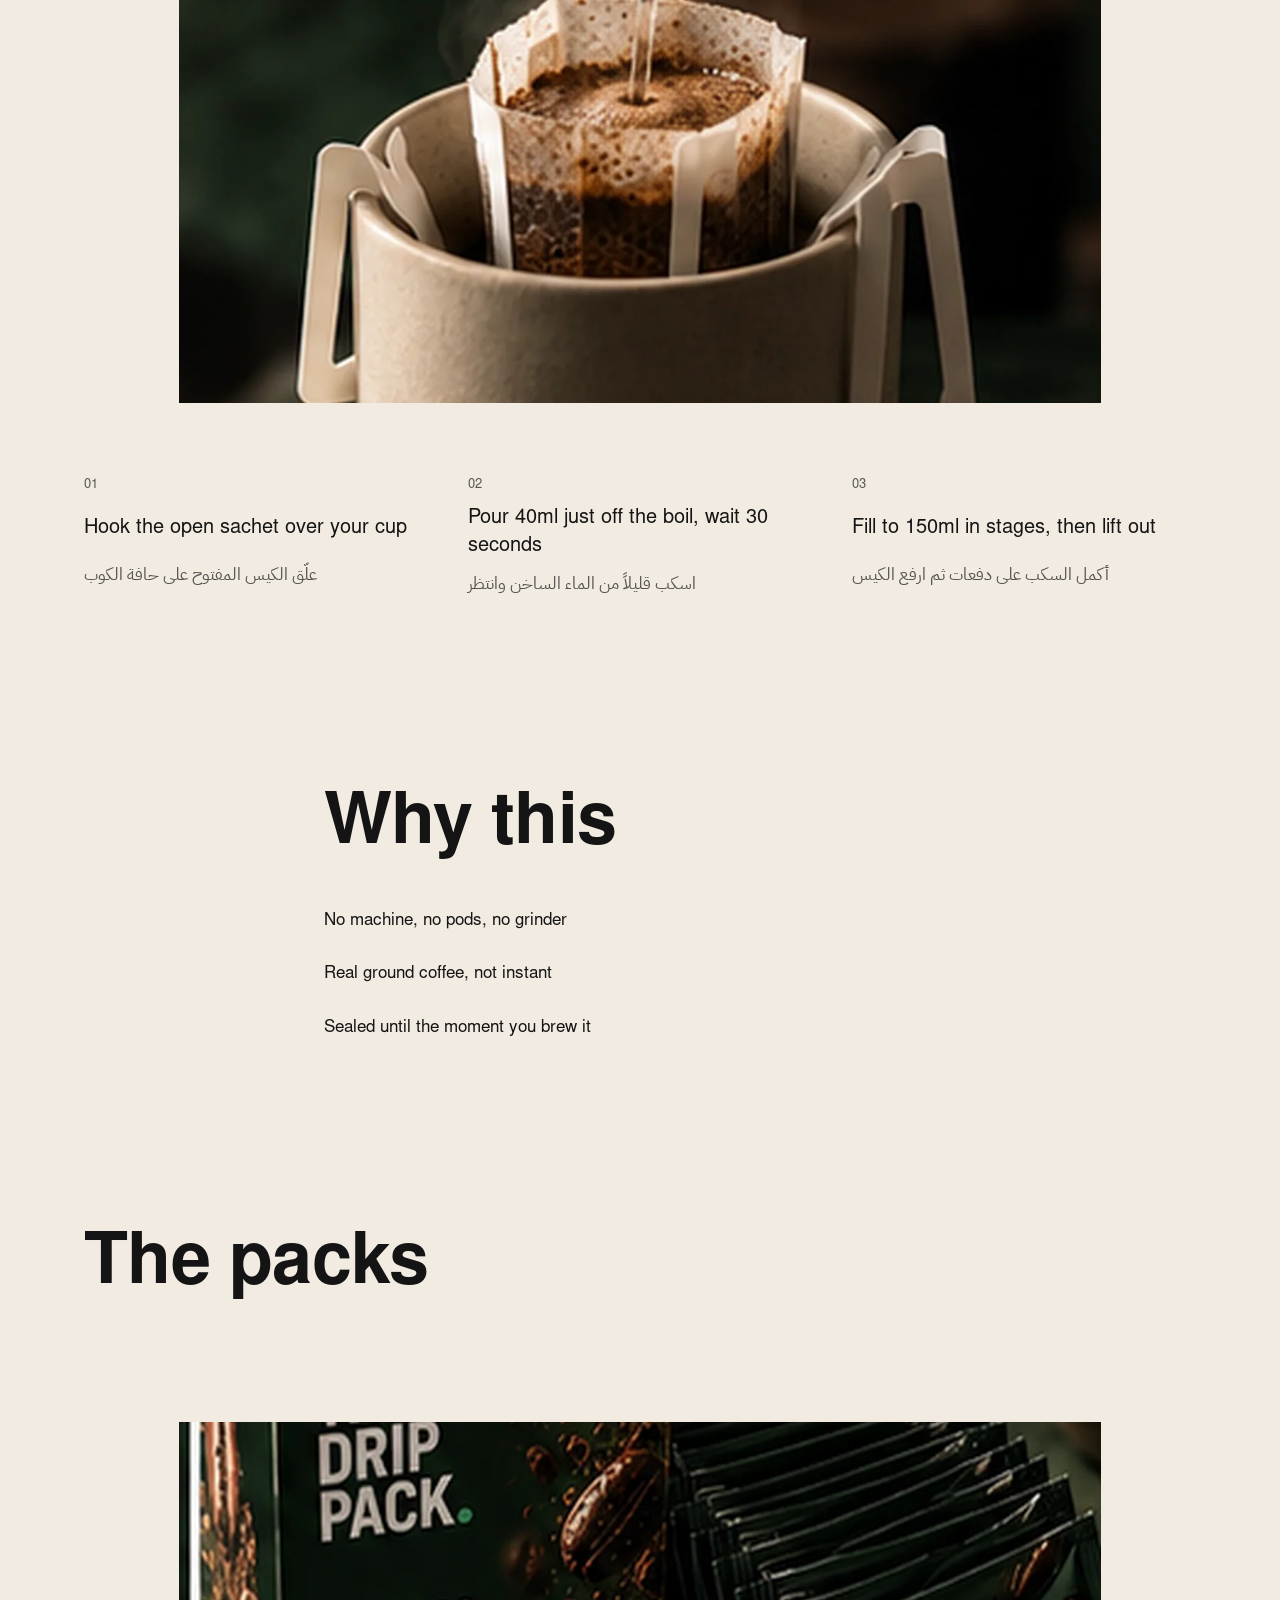
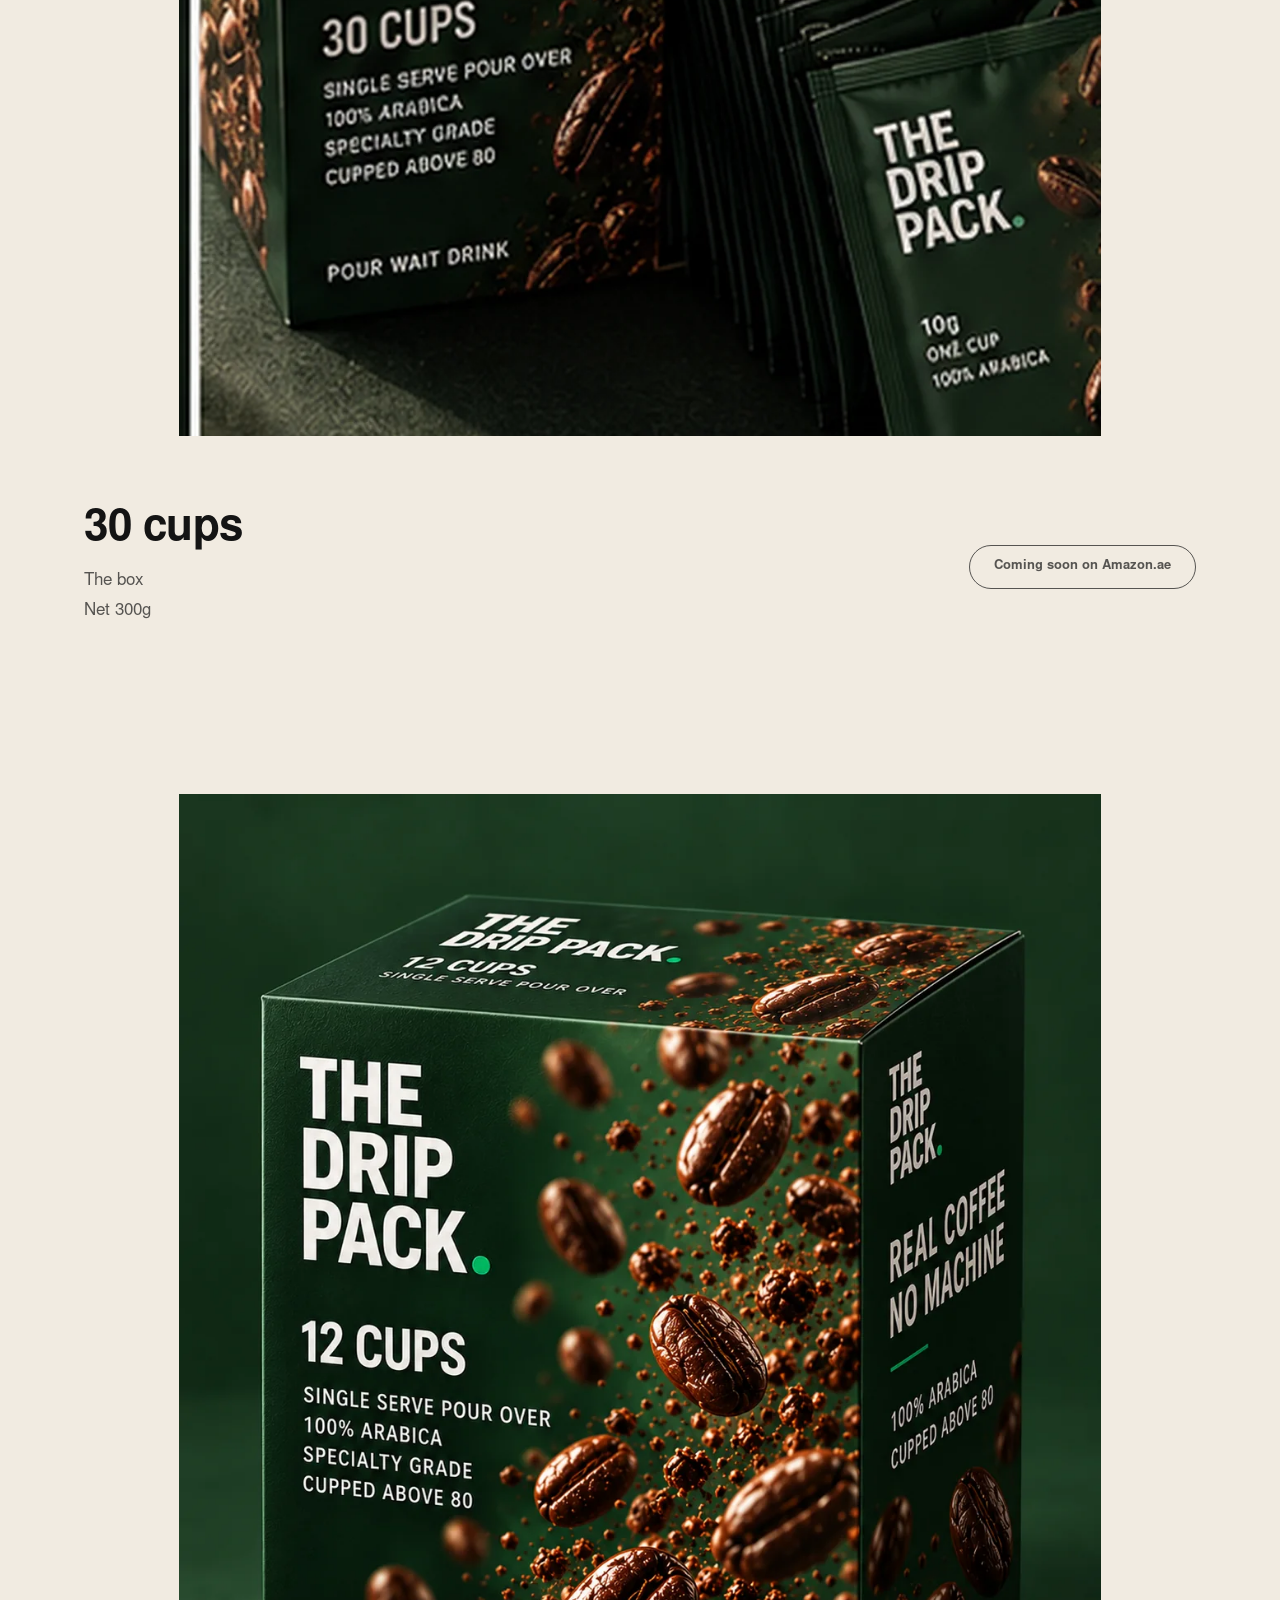
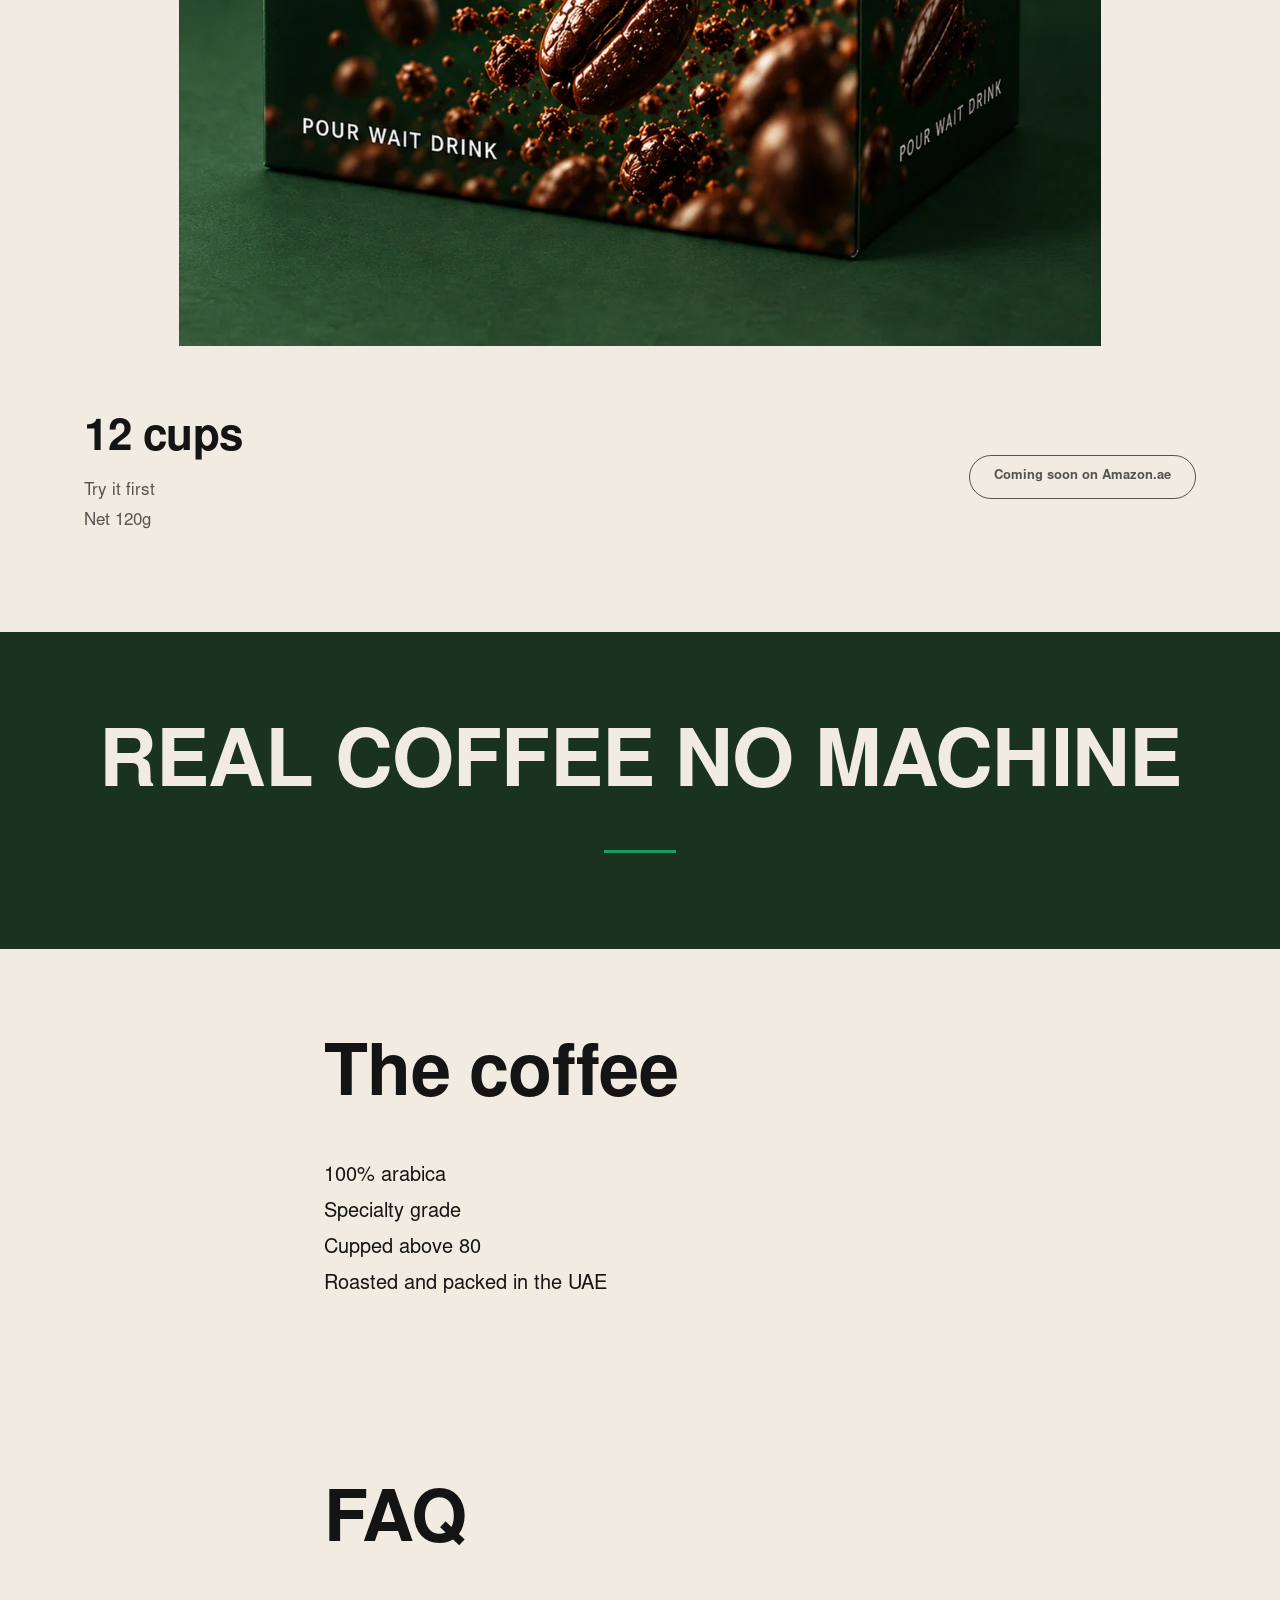
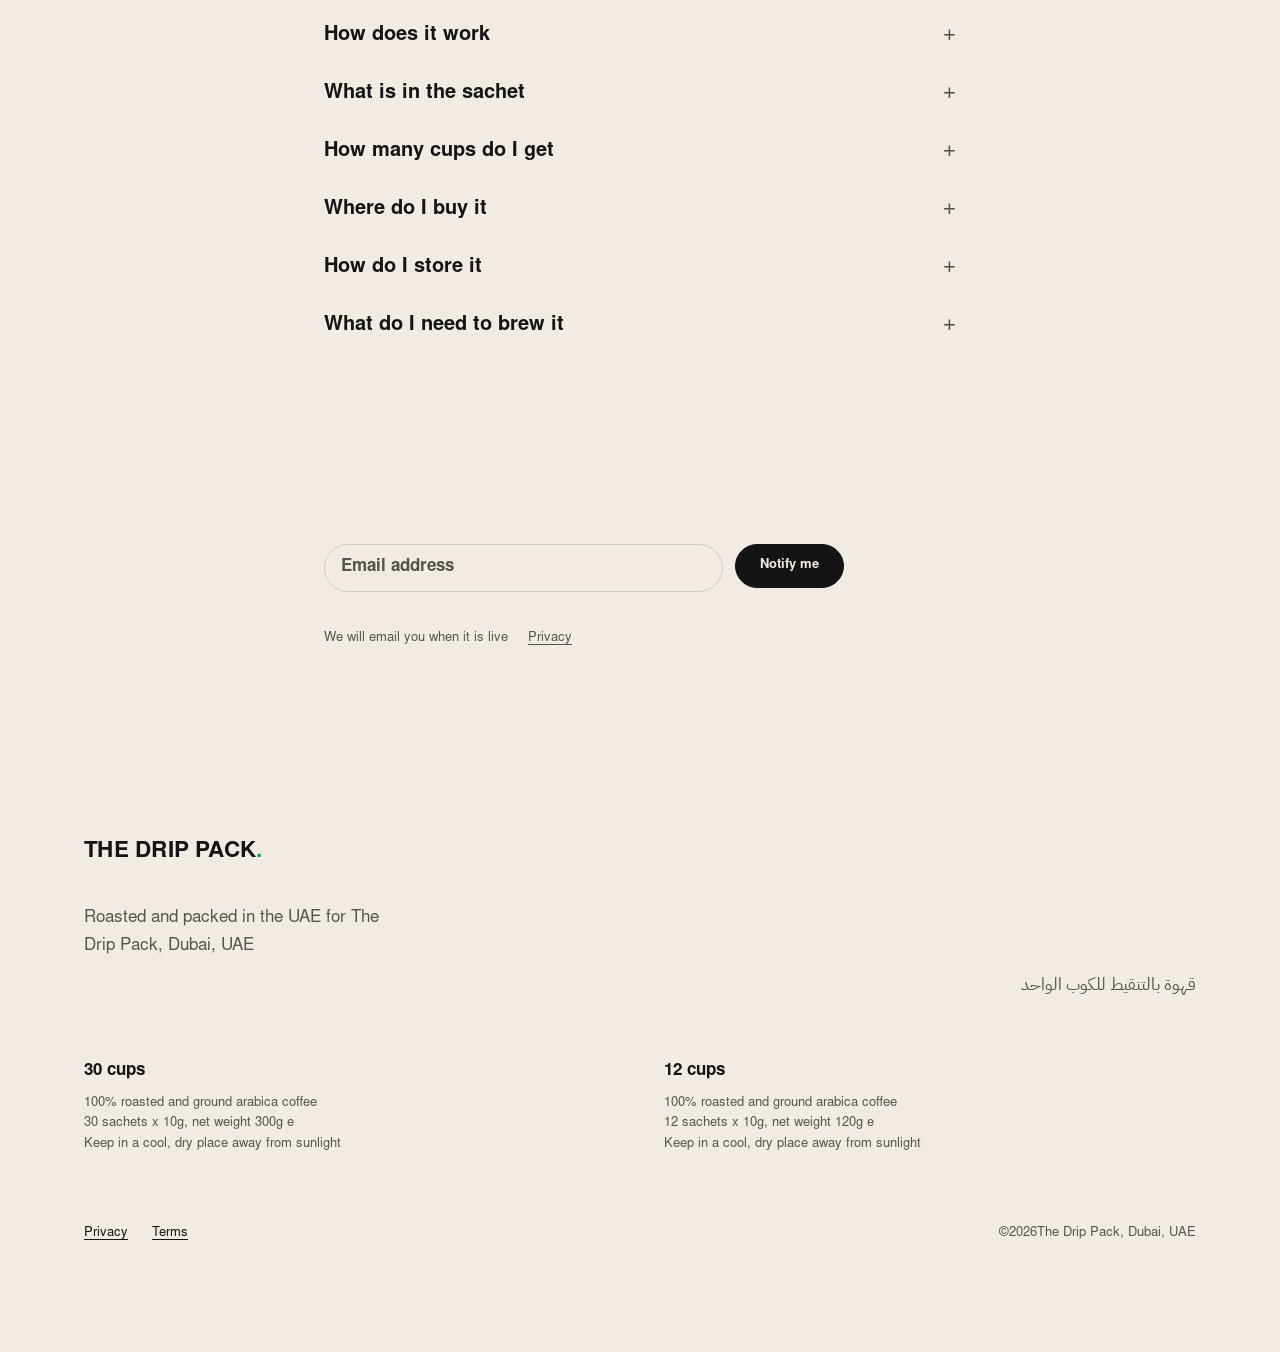
==== commit 82e74eeb: "Reword the third Why this line, and fix the claim rule it exposed The line "One cup at a time, so it" ====
--- a/index.html
+++ b/index.html
@@ -216,7 +216,7 @@
       <ul class="why">
         <li>No machine, no pods, no grinder</li>
         <li>Real ground coffee, not instant</li>
-        <li>One cup at a time, so it is fresh every time</li>
+        <li>Sealed until the moment you brew it</li>
       </ul>
     </div>
   </section>
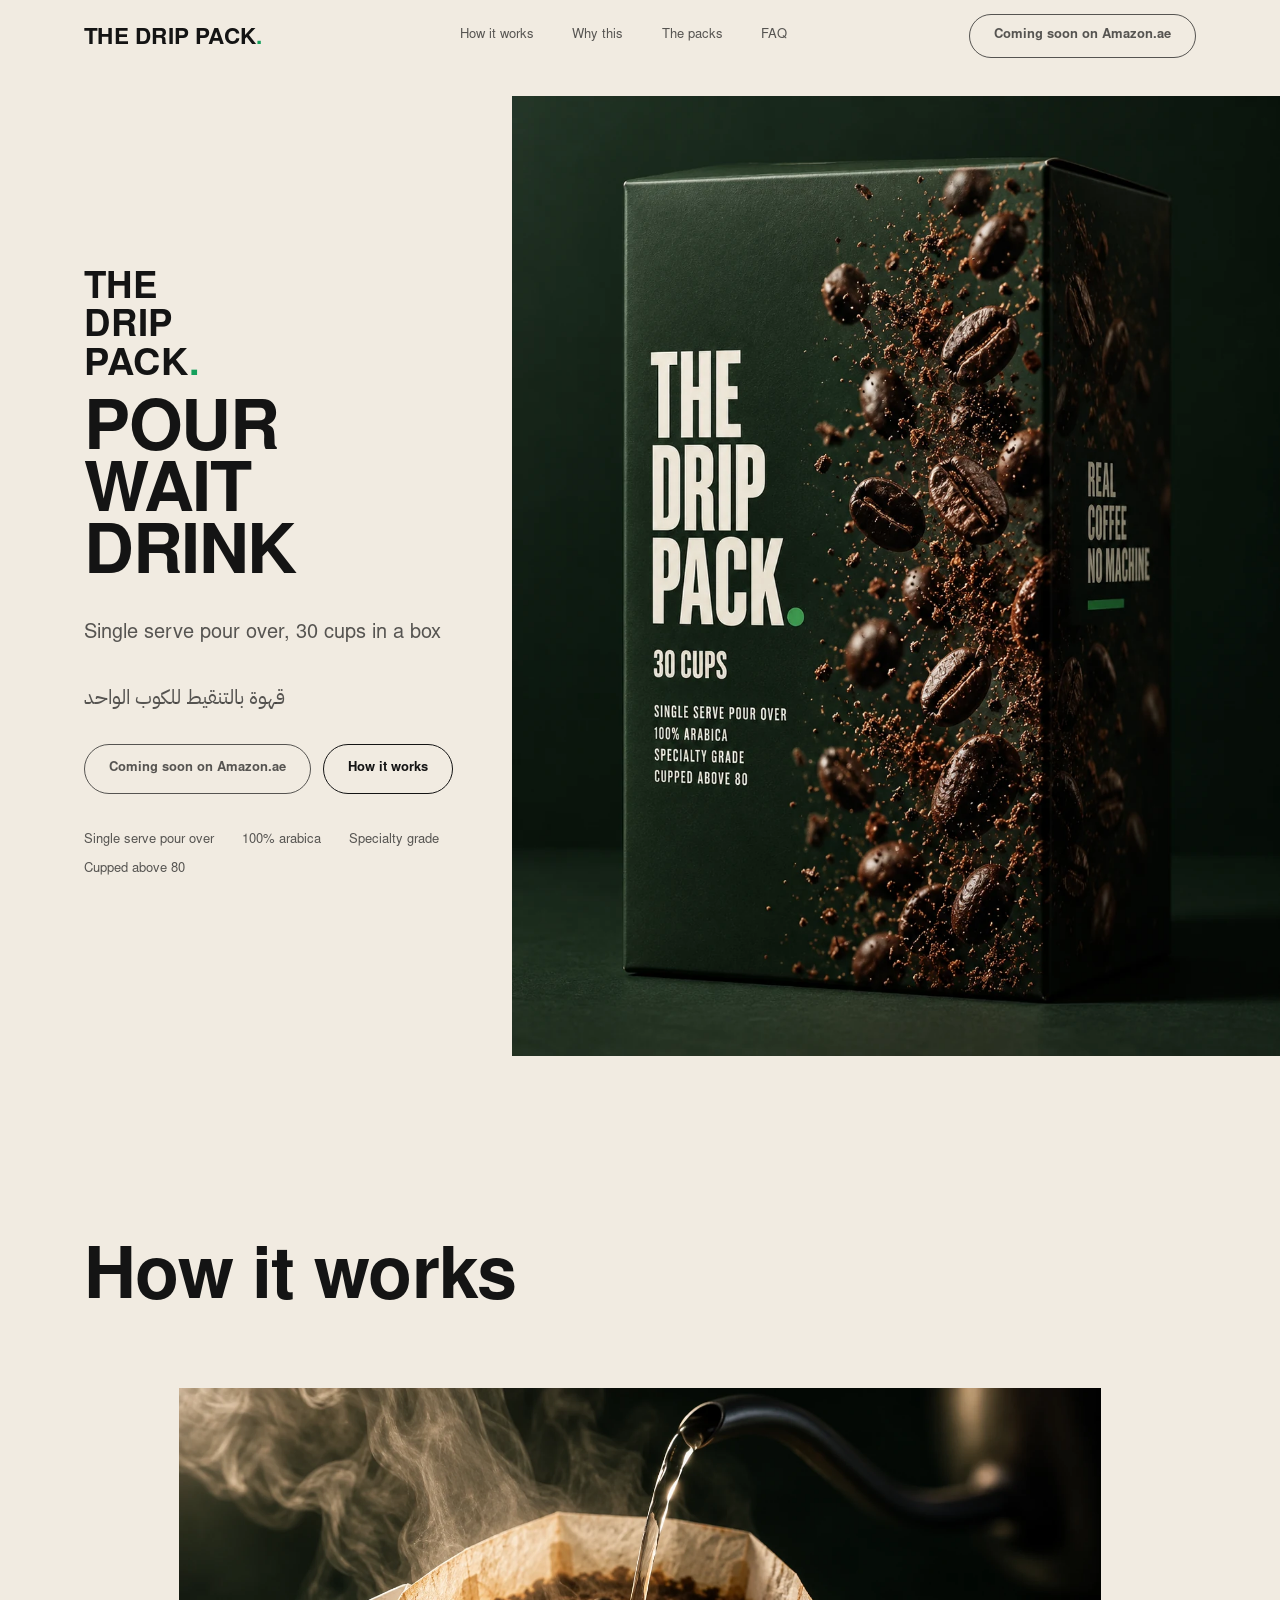
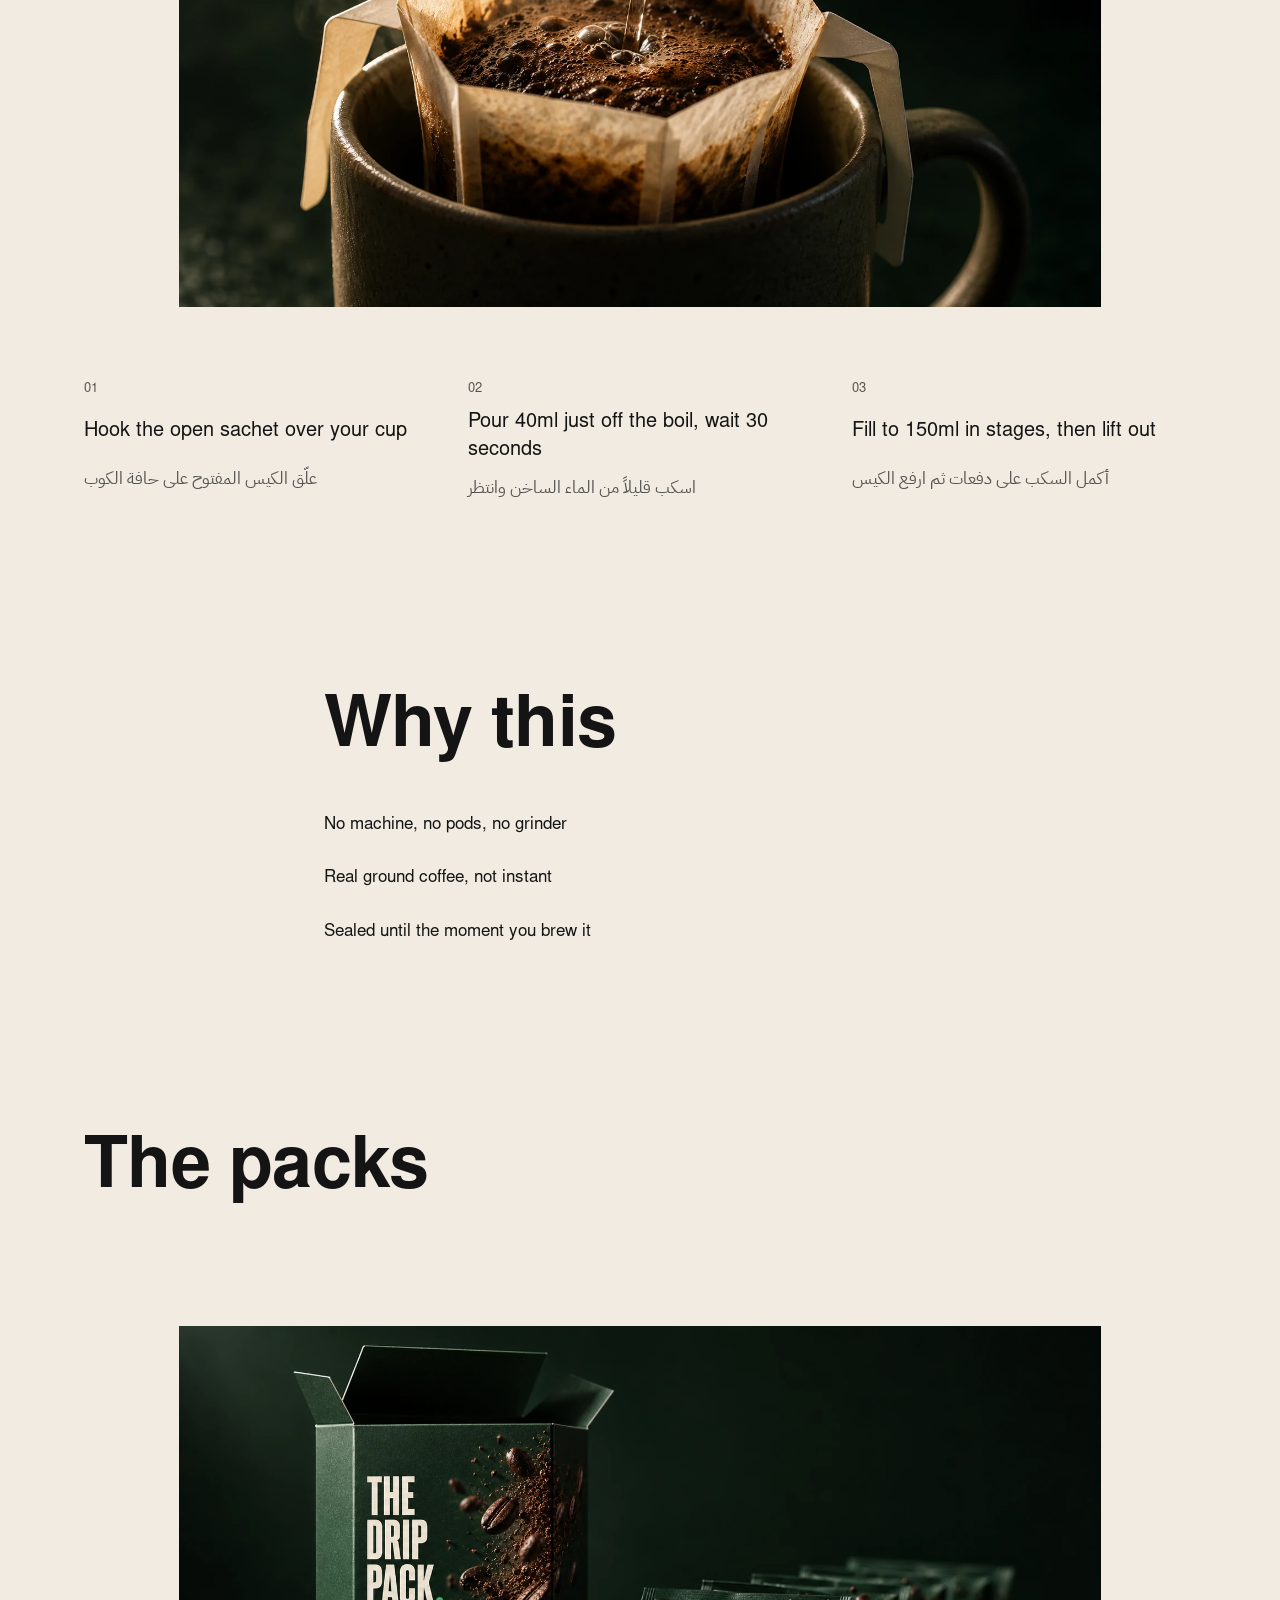
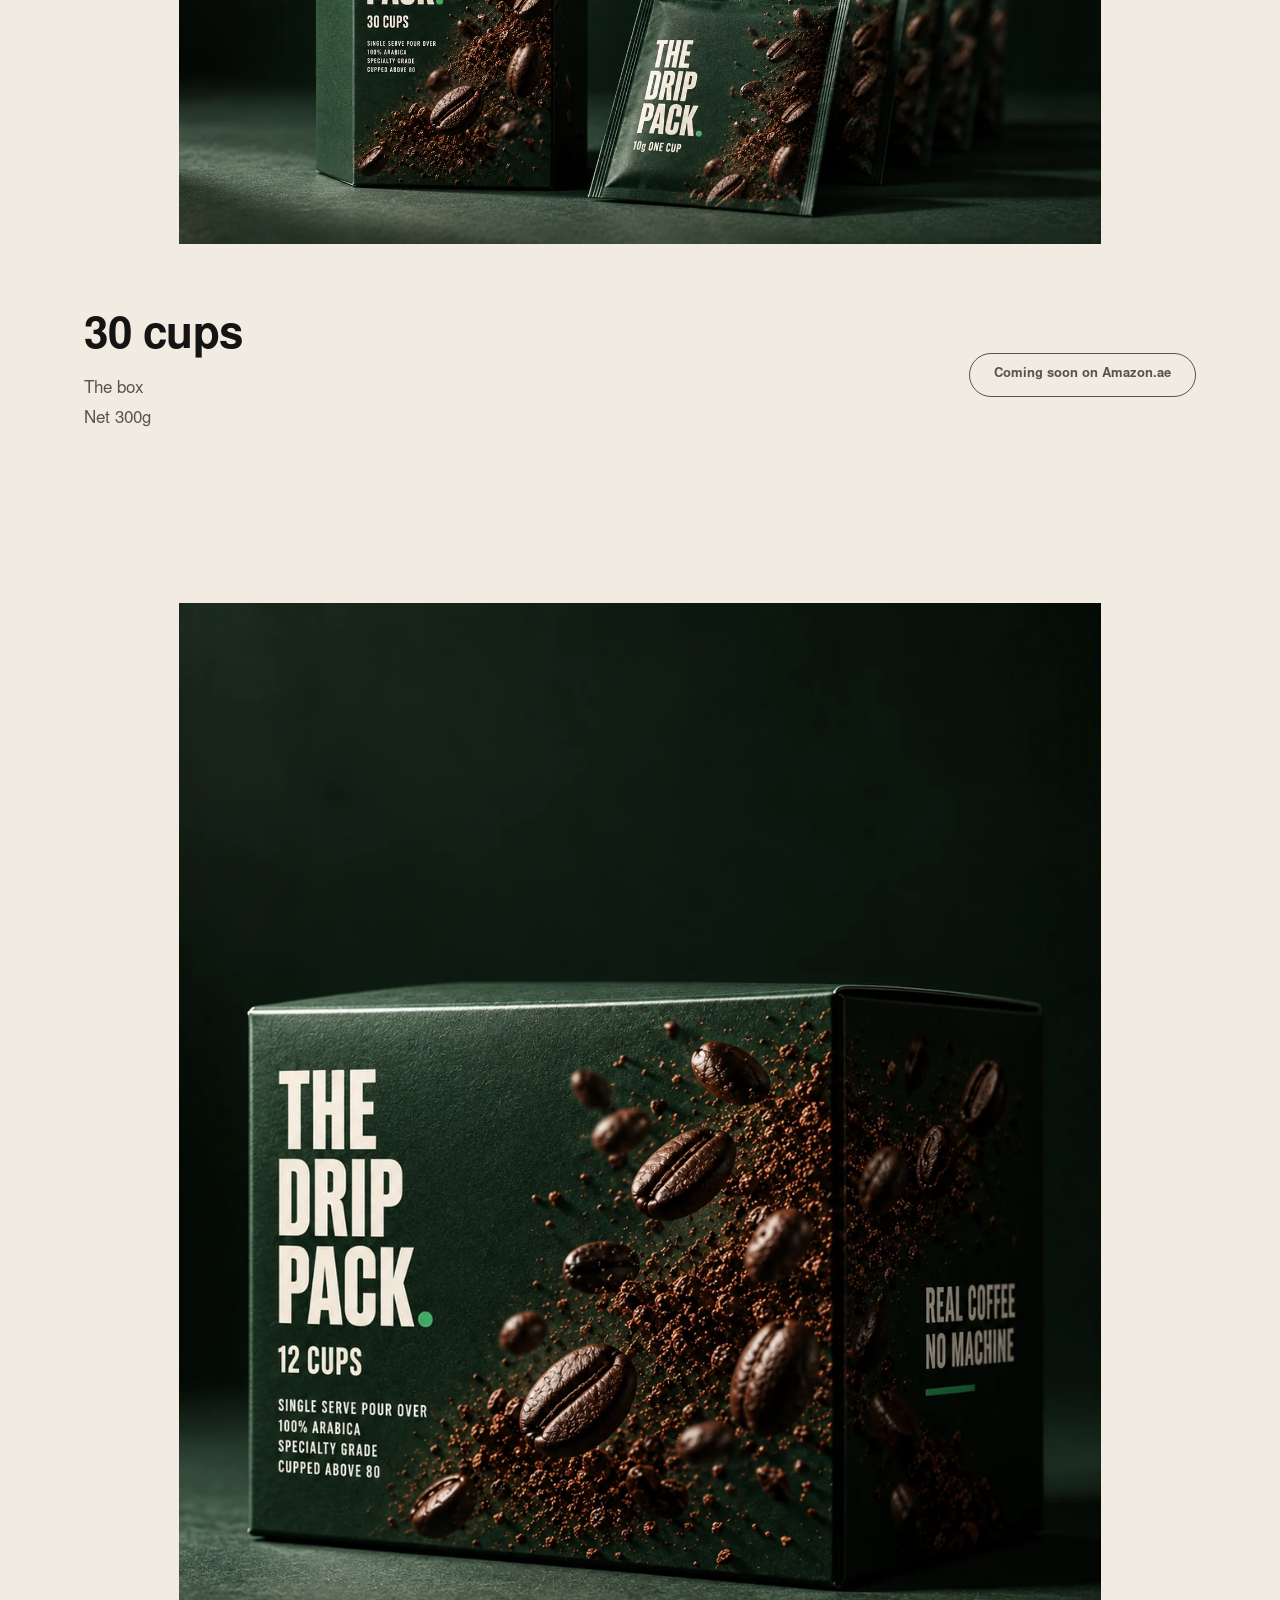
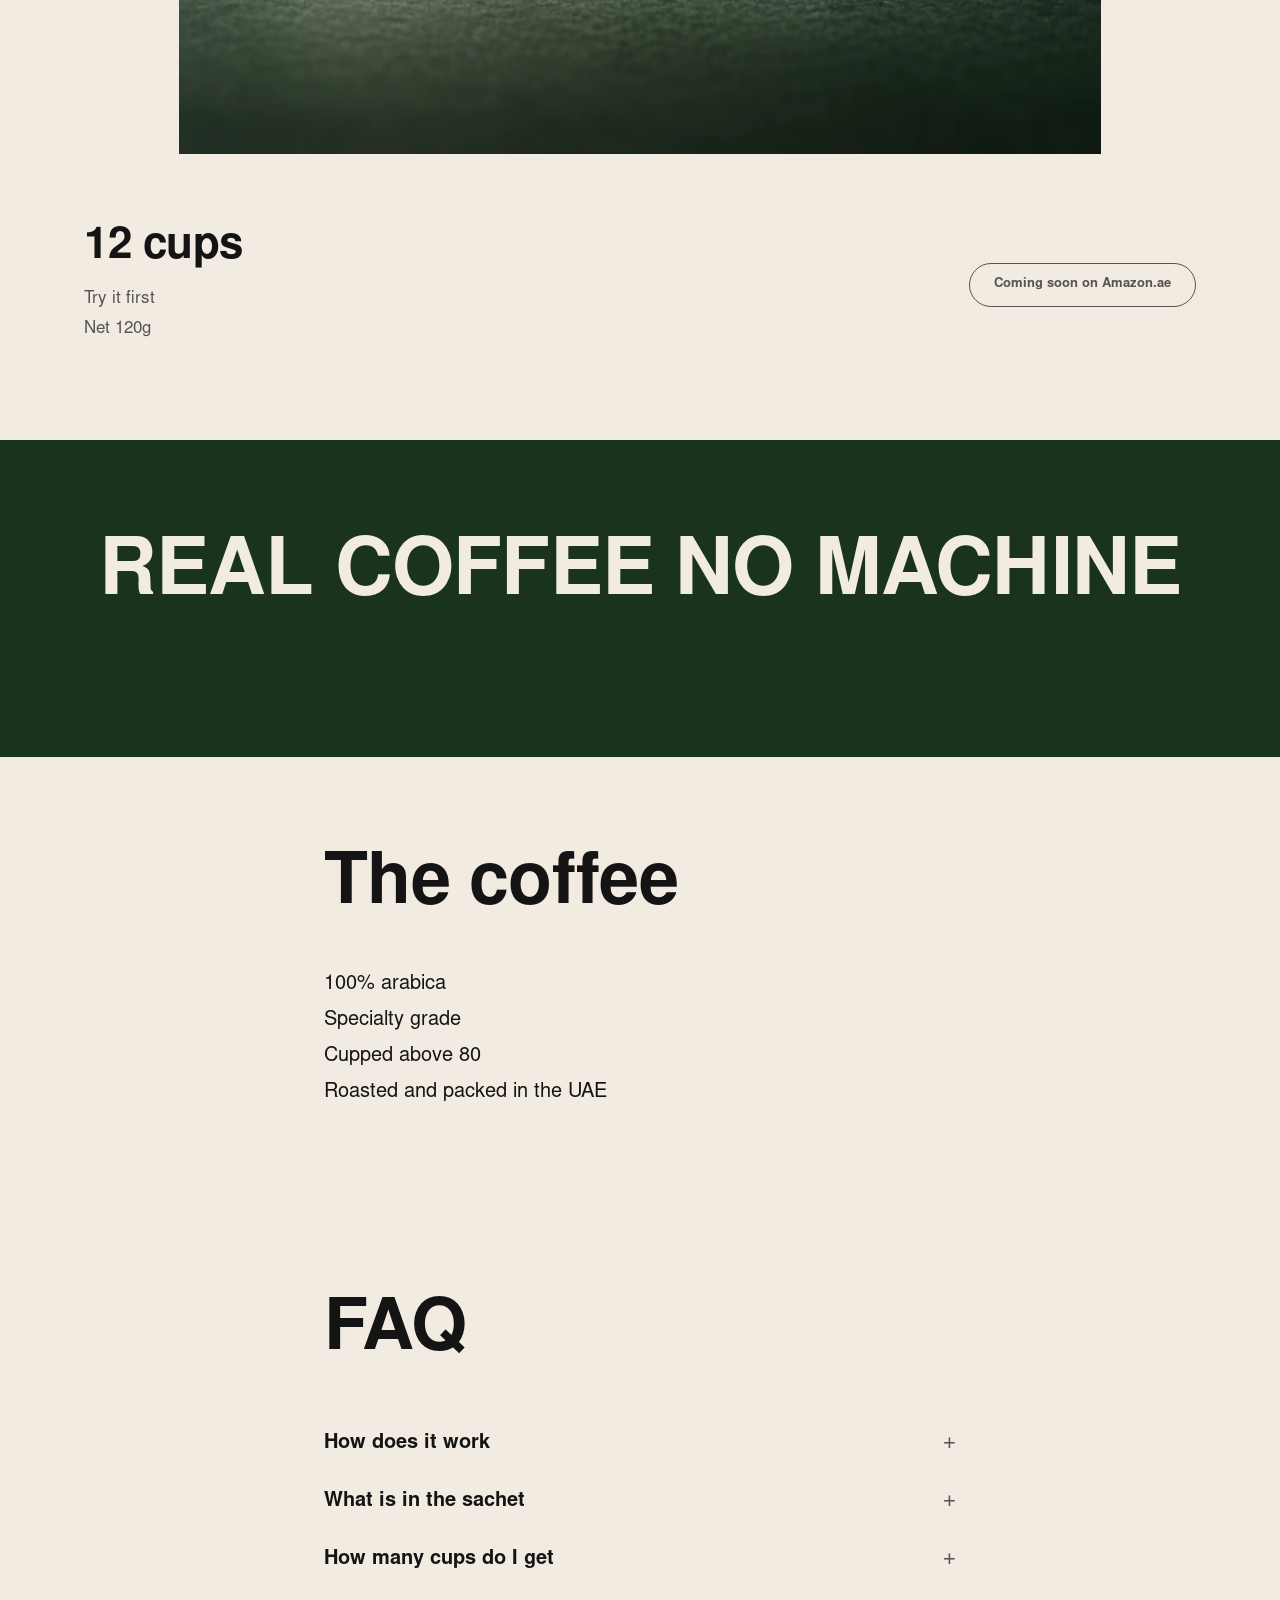
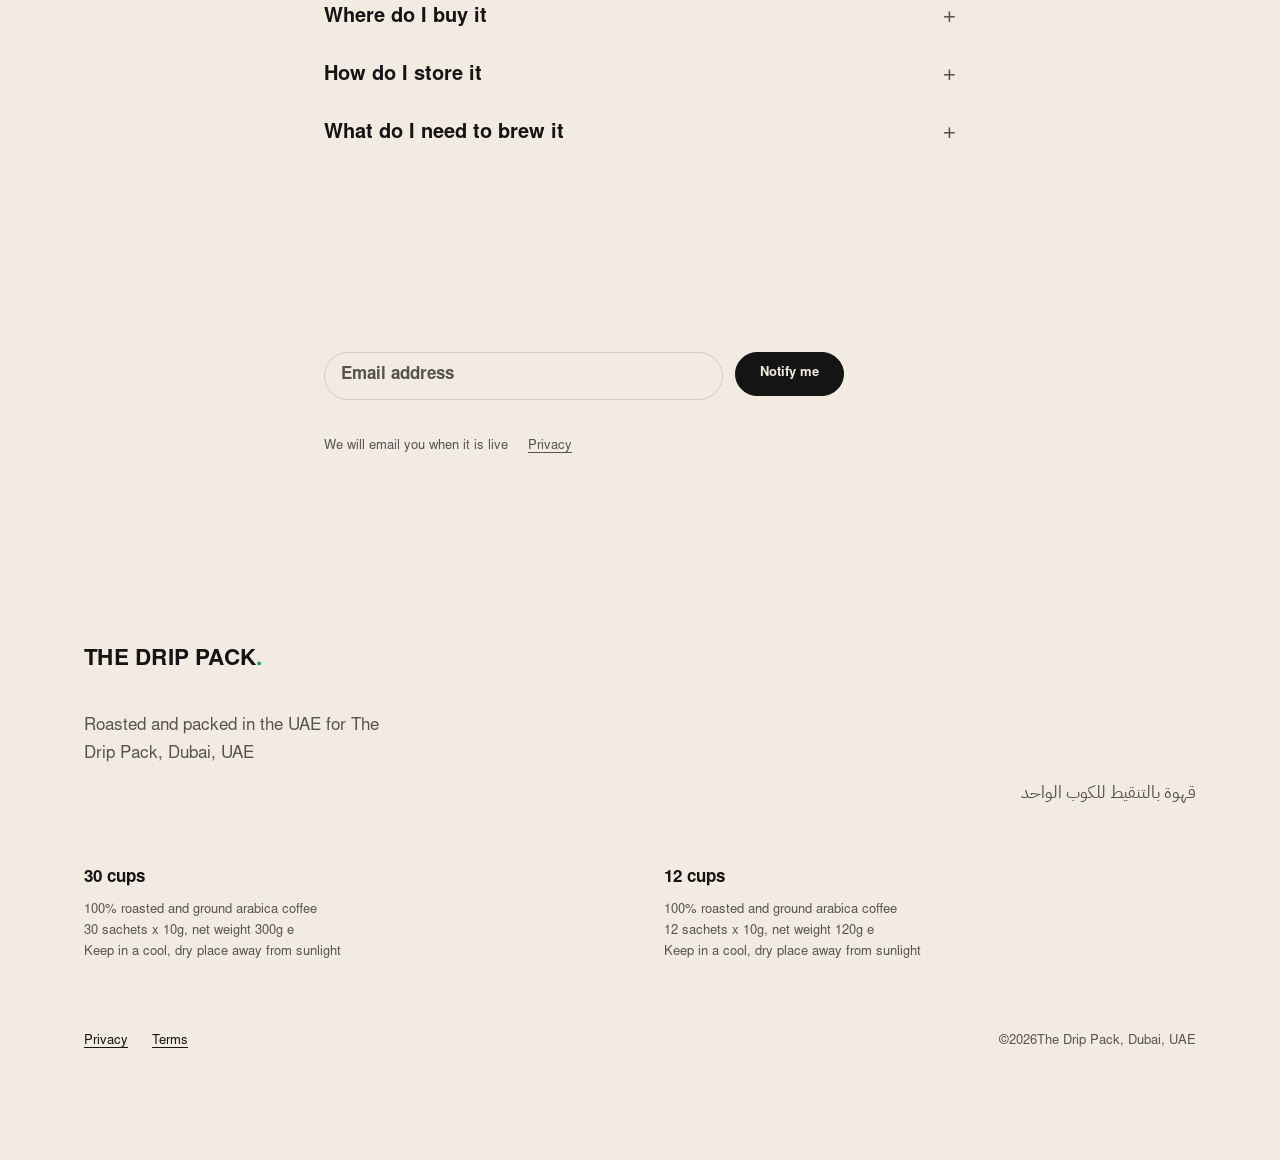
==== commit d2c06480: "Move the four product renders into images/ and match the markup to them The new renders were uploade" ====
--- a/index.html
+++ b/index.html
@@ -168,9 +168,9 @@
       </div>
 
       <div class="hero__media" data-rise="6">
-        <img src="images/hero-pack.webp" width="1600" height="2000"
+        <img src="images/hero-pack.webp" width="1122" height="1402"
              fetchpriority="high" decoding="async"
-             alt="The 30 cup carton of The Drip Pack standing at a three quarter angle, its deep green face printed with roasted beans scattered through the air">
+             alt="The 30 cup carton of The Drip Pack lit hard from the left on a deep green ground, roasted beans and grounds scattered across its face">
       </div>
 
     </div>
@@ -183,9 +183,9 @@
     </div>
 
     <figure class="feature">
-      <img class="feature__img feature__img--wide" src="images/brew-pour.webp" width="2400" height="1600"
+      <img class="feature__img feature__img--wide" src="images/brew-pour.webp" width="1672" height="941"
            loading="lazy" decoding="async"
-           alt="Water poured from a gooseneck kettle into the sachet hooked over a mug, steam rising off the saturated grounds">
+           alt="Hot water pouring from a gooseneck kettle into an unbranded paper filter hooked over a mug, steam rising">
     </figure>
 
     <div class="wrap">
@@ -231,9 +231,9 @@
 
       <article class="pack">
         <figure class="feature">
-          <img class="feature__img feature__img--wide" src="images/pack-open.webp" width="2400" height="1600"
+          <img class="feature__img feature__img--wide" src="images/pack-open.webp" width="1672" height="941"
                loading="lazy" decoding="async"
-               alt="An open 30 cup carton of The Drip Pack with the sachets standing upright inside it">
+               alt="The open 30 cup carton of The Drip Pack with a row of branded sachets fanned beside it">
         </figure>
         <div class="wrap pack__body">
           <h3 class="pack__title">30 cups</h3>
@@ -247,9 +247,9 @@
 
       <article class="pack">
         <figure class="feature">
-          <img class="feature__img feature__img--tall" src="images/pack-12.webp" width="1600" height="2000"
+          <img class="feature__img feature__img--tall" src="images/pack-12.webp" width="1122" height="1402"
                loading="lazy" decoding="async"
-               alt="The 12 cup carton of The Drip Pack standing upright on a deep green ground, lit hard from one side">
+               alt="The squat 12 cup carton of The Drip Pack on a deep green ground, lit hard from one side">
         </figure>
         <div class="wrap pack__body">
           <h3 class="pack__title">12 cups</h3>
--- a/styles.css
+++ b/styles.css
@@ -210,16 +210,17 @@
 
 /* The declared width and height only hold the box until the file loads, after
    which the real intrinsic ratio takes over. Locking the ratio here means the
-   layout cannot move when a regenerated image of a different size drops in.
-   The height cap stops a portrait image running taller than the screen. */
+   layout cannot move when a regenerated image of a different size drops in. */
 .feature__img {
   width: 100%;
   height: auto;
   object-fit: cover;
 }
 
-.feature__img--wide { aspect-ratio: 3 / 2; }   /* 2400 x 1600 */
-.feature__img--tall { aspect-ratio: 4 / 5; }   /* 1600 x 2000 */
+/* Declared as the native pixel counts rather than a rounded ratio, so the box
+   matches the file exactly and nothing shifts as the image decodes. */
+.feature__img--wide { aspect-ratio: 1672 / 941; }
+.feature__img--tall { aspect-ratio: 1122 / 1402; }
 
 /* --------------------------------------------------------------------------
    6. The logo.
@@ -446,7 +447,7 @@
 .hero__media img {
   width: 100%;
   height: auto;
-  aspect-ratio: 4 / 5;          /* 1600 x 2000 */
+  aspect-ratio: 1122 / 1402;    /* the native size of hero-pack.webp */
   object-fit: cover;
 }
 
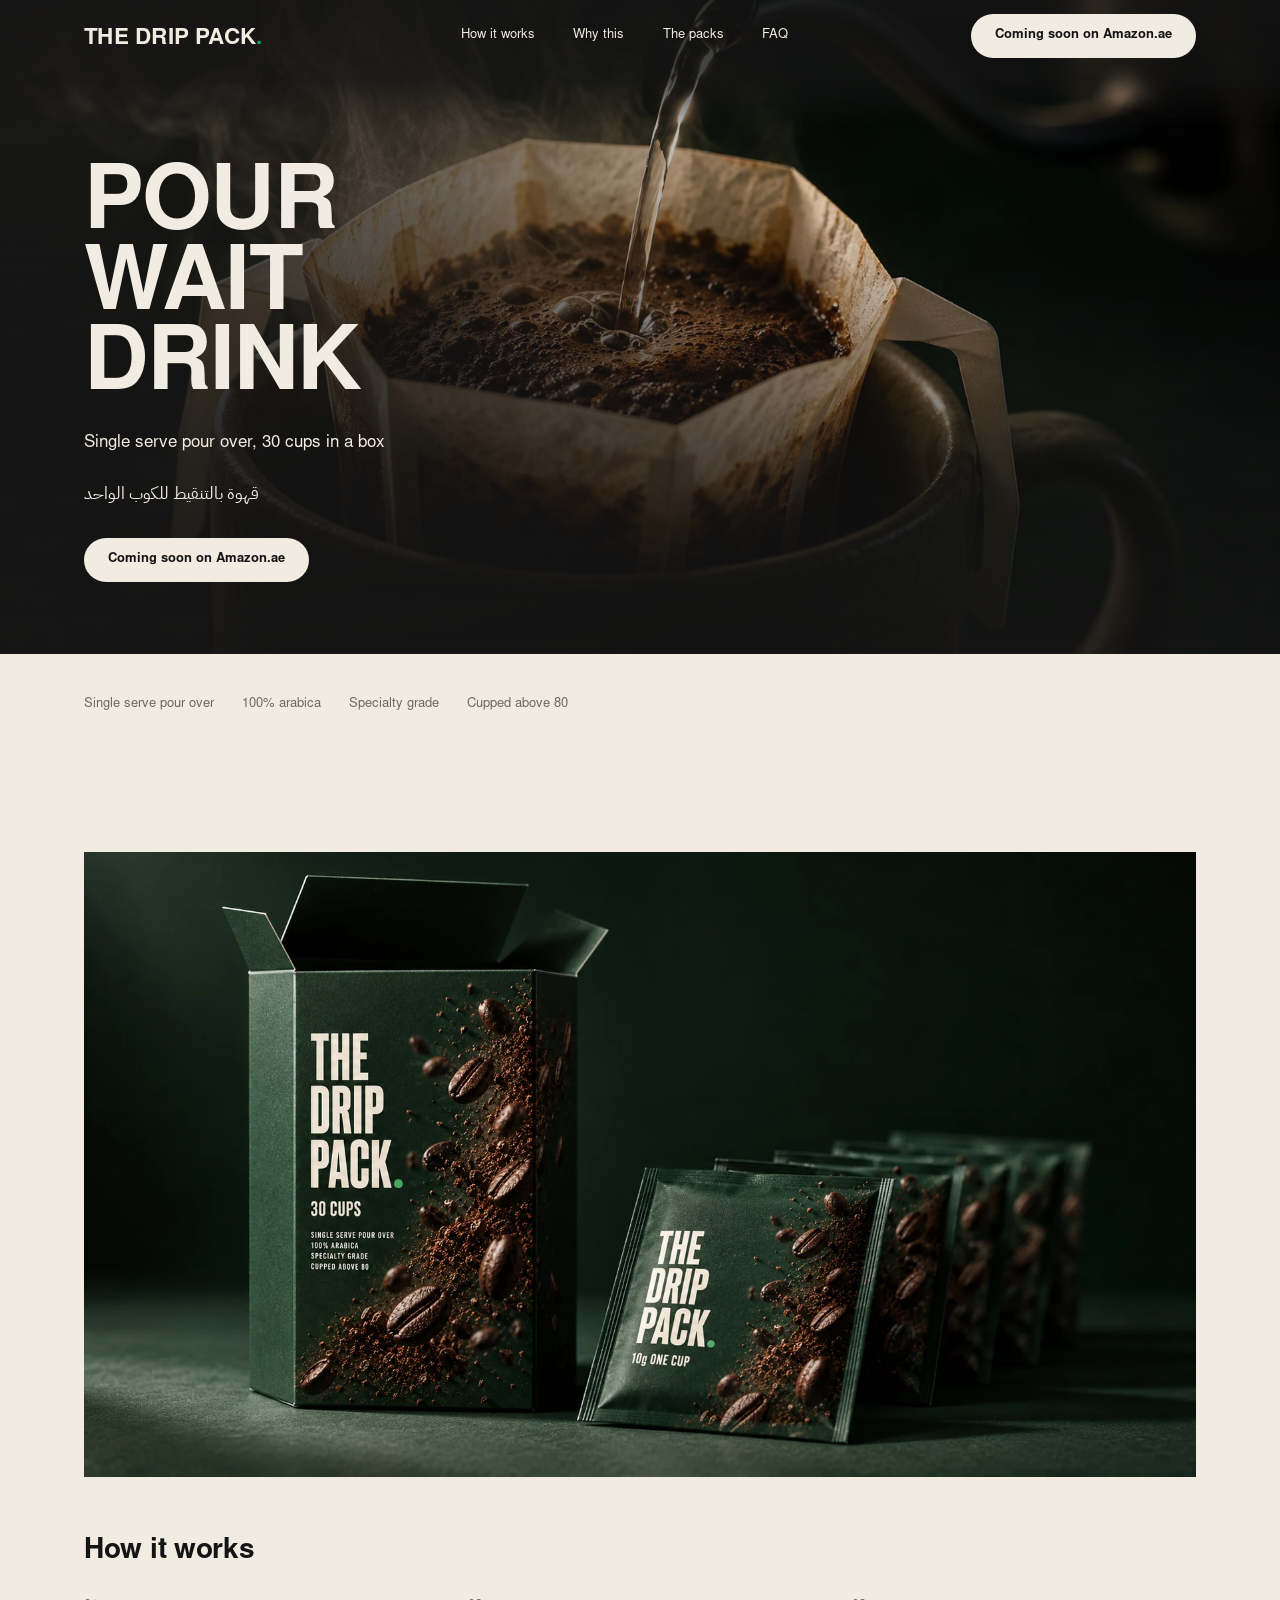
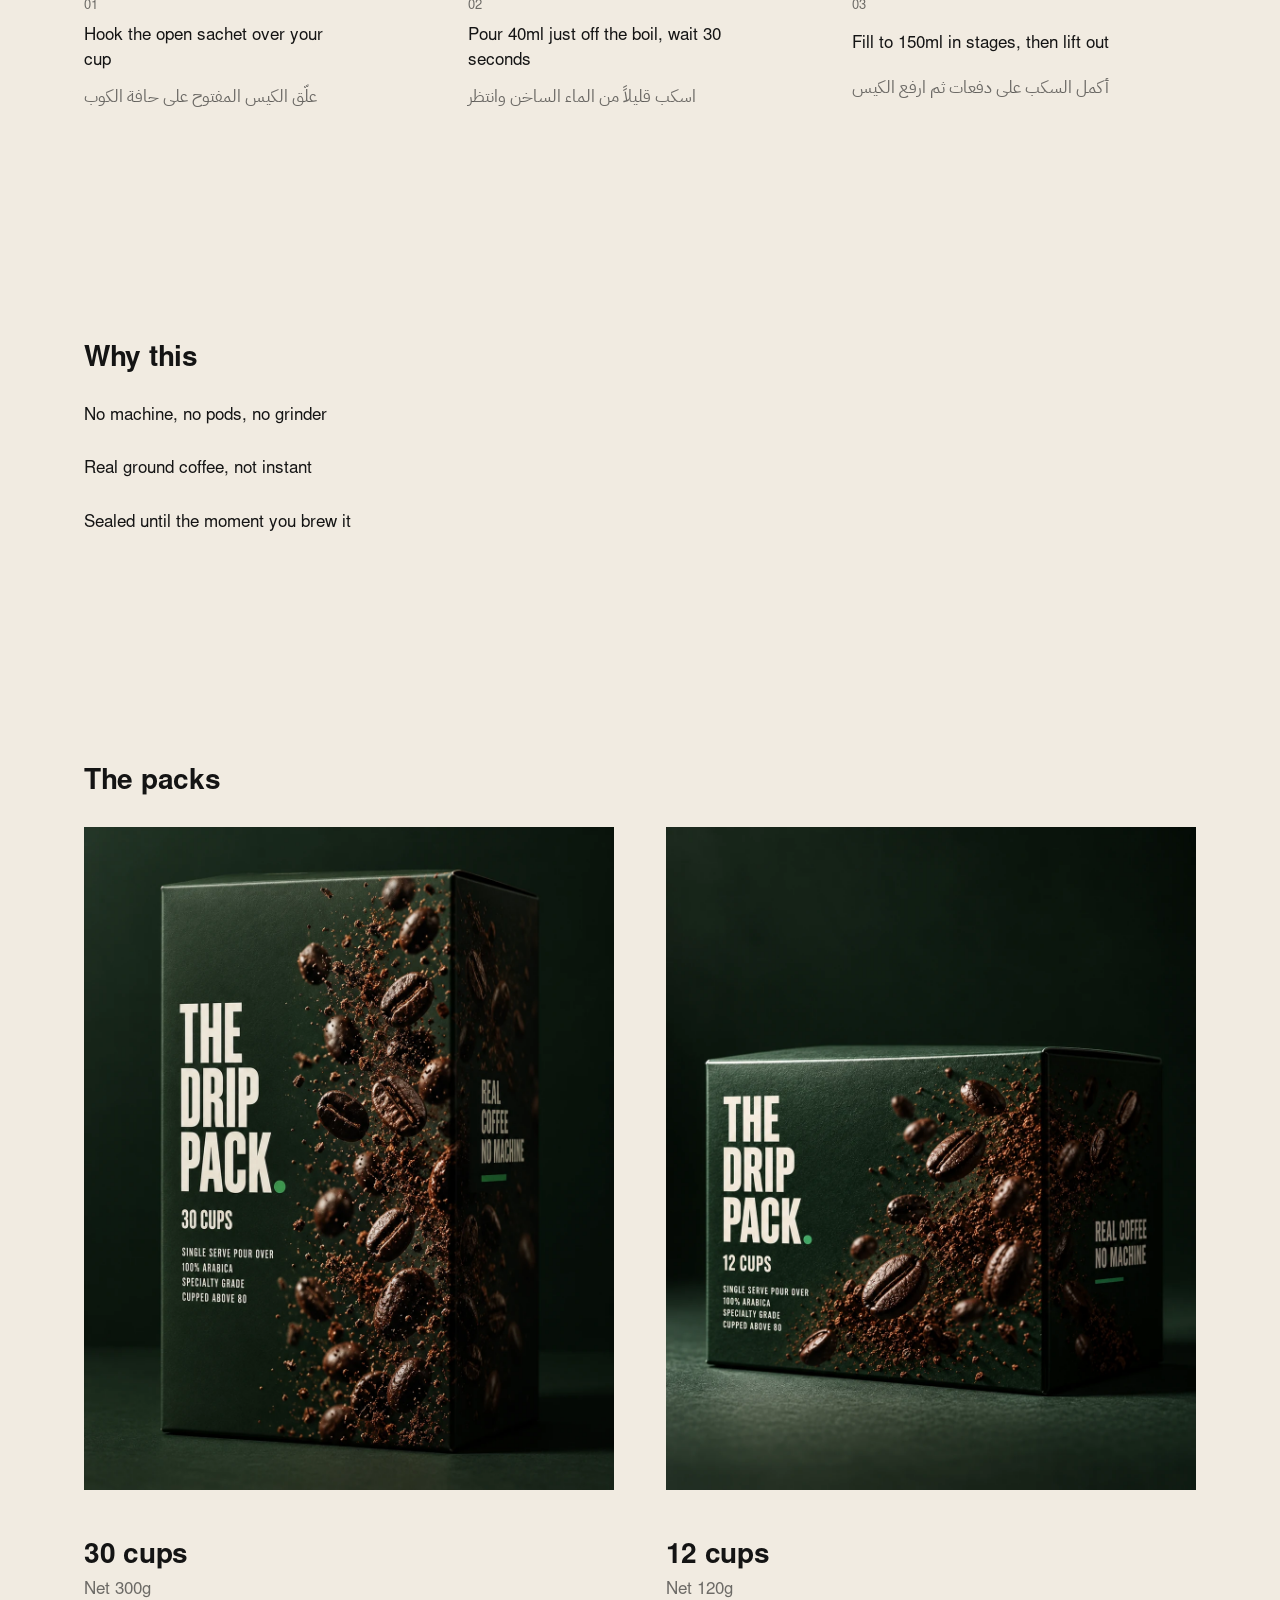
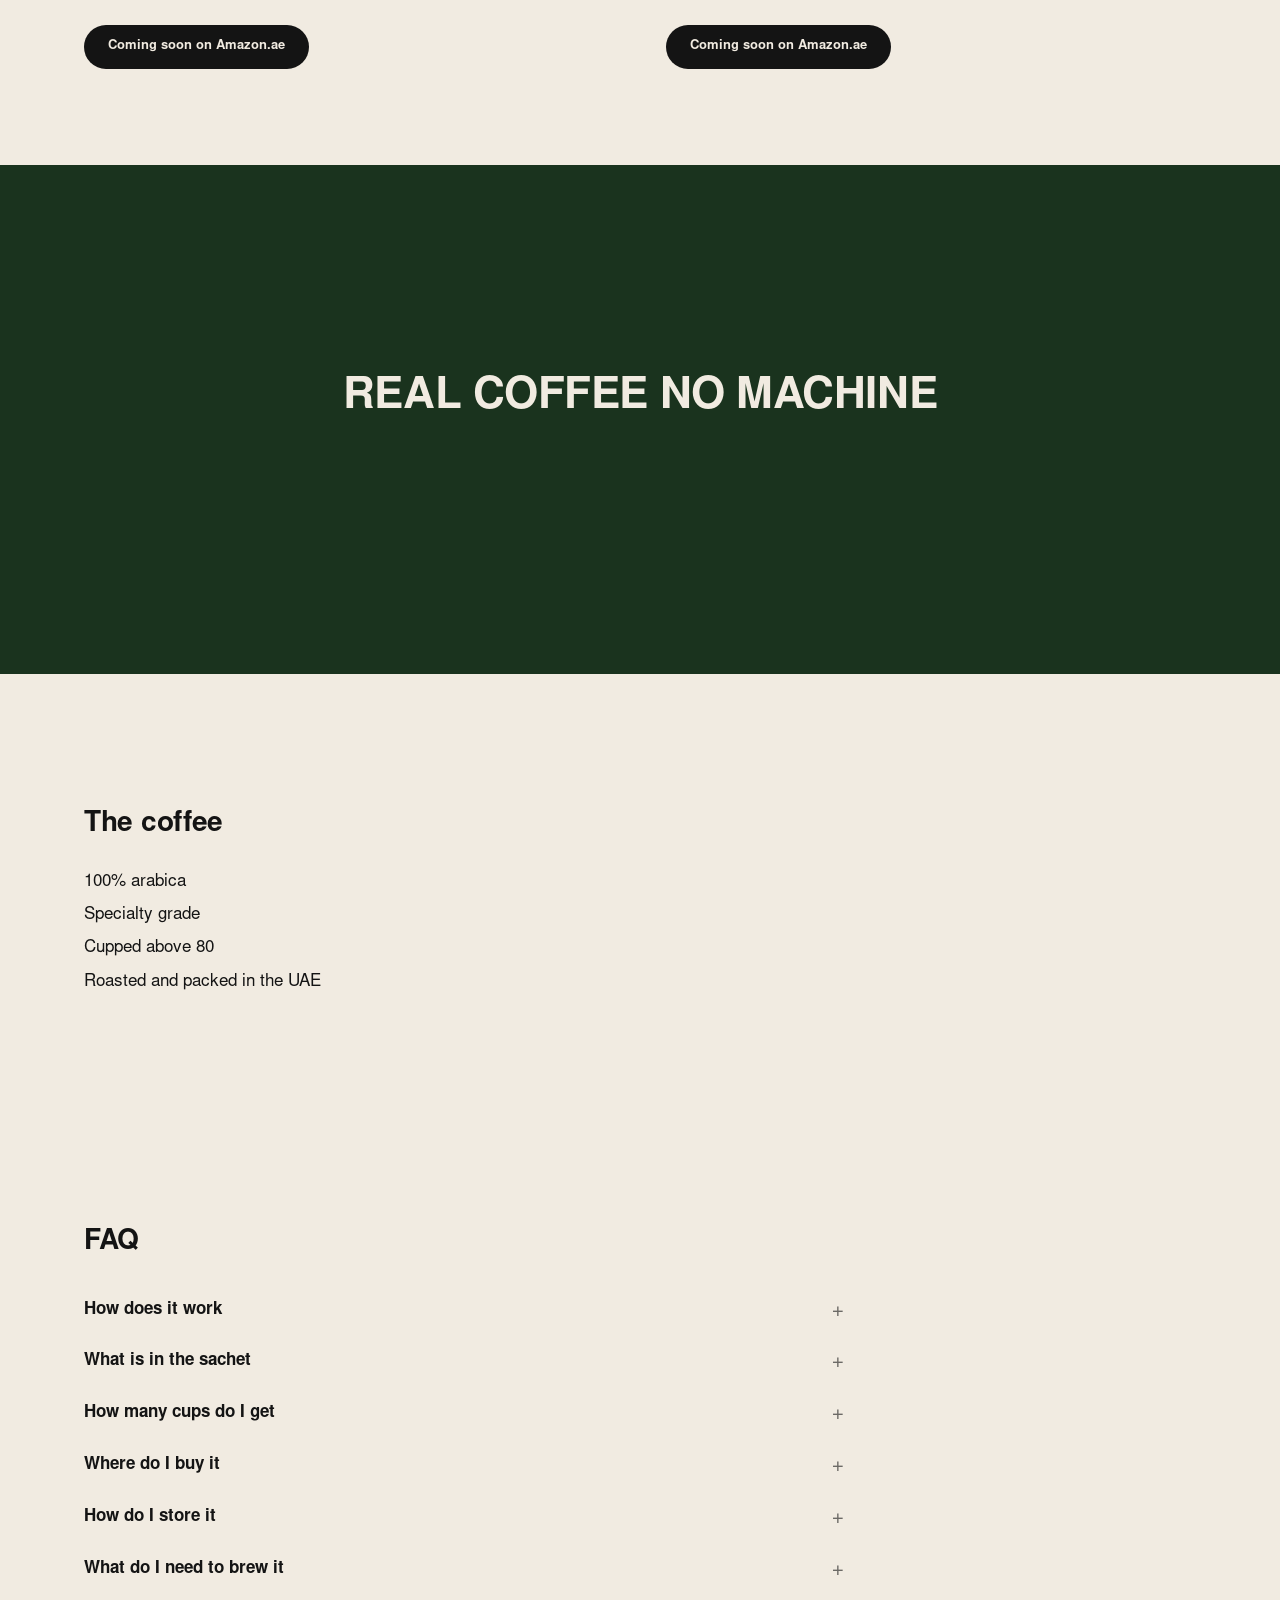
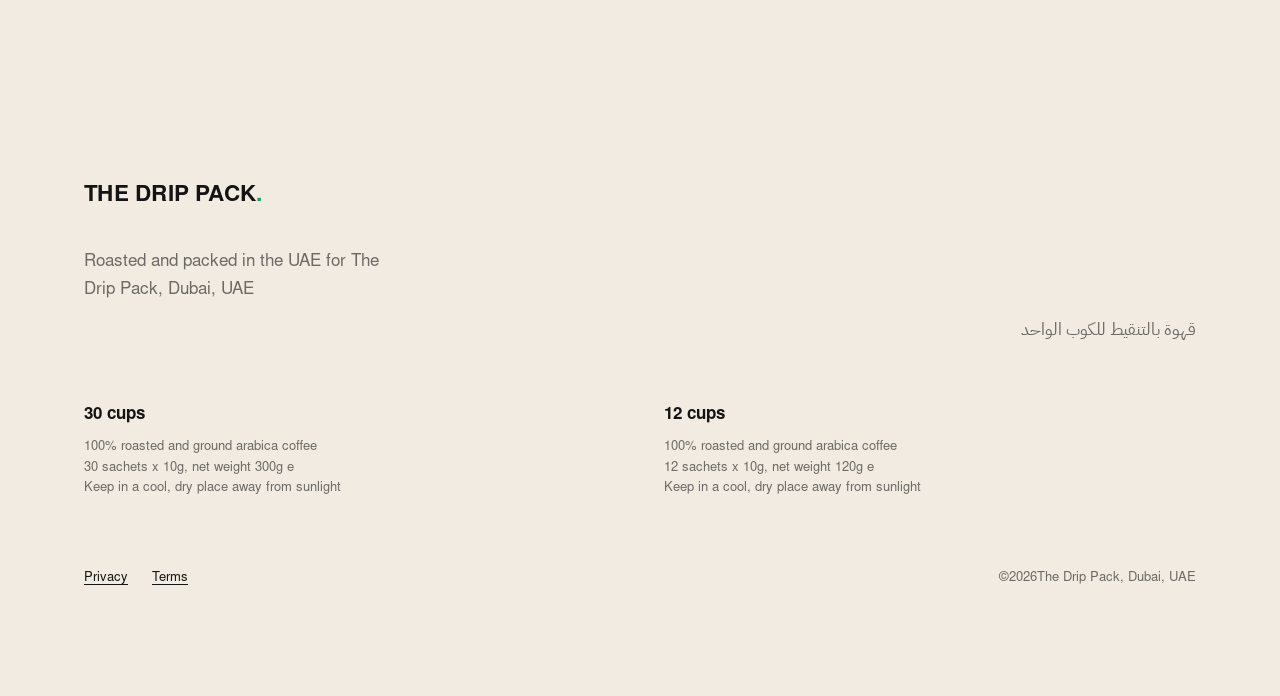
==== commit 6a62c087: "Rebuild the page image led, and remove the email signup Every section now opens with a photograph. T" ====
--- a/index.html
+++ b/index.html
@@ -30,7 +30,7 @@
 
 <link rel="preload" href="fonts/NimbusSans-Regular.woff2" as="font" type="font/woff2" crossorigin>
 <link rel="preload" href="fonts/NimbusSans-Bold.woff2" as="font" type="font/woff2" crossorigin>
-<link rel="preload" href="images/hero-pack.webp" as="image" type="image/webp" fetchpriority="high">
+<link rel="preload" href="images/brew-pour.webp" as="image" type="image/webp" fetchpriority="high">
 
 <link rel="stylesheet" href="styles.css">
 
@@ -112,7 +112,7 @@
     </nav>
 
     <div class="nav__cta">
-      <button type="button" class="btn btn--primary btn--sm" data-amazon="hero" aria-disabled="true">Coming soon on Amazon.ae</button>
+      <button type="button" class="btn btn--sm" data-amazon="hero" aria-disabled="true">Coming soon on Amazon.ae</button>
     </div>
 
     <button type="button" class="nav__toggle" id="navToggle" aria-expanded="false" aria-controls="navSheet">
@@ -129,66 +129,64 @@
       <a href="#packs">The packs</a>
       <a href="#faq">FAQ</a>
     </nav>
-    <button type="button" class="btn btn--primary" data-amazon="hero" aria-disabled="true">Coming soon on Amazon.ae</button>
+    <button type="button" class="btn" data-amazon="hero" aria-disabled="true">Coming soon on Amazon.ae</button>
   </div>
 </header>
 
 <main id="main">
 
-  <!-- 1. Hero. Pack Green. -->
+  <!-- 1. Hero. The photograph is the section. The type sits over its lower left
+       corner, held by a gradient that reaches only that corner. -->
   <section class="hero" id="top">
+
+    <img class="hero__img" src="images/brew-pour.webp" width="1672" height="941"
+         fetchpriority="high" decoding="async"
+         alt="Hot water pouring from a gooseneck kettle into an unbranded paper filter hooked over a mug, steam rising">
+
+    <span class="hero__veil" aria-hidden="true"></span>
+
     <div class="wrap hero__inner">
-
-      <div class="hero__copy">
-        <h1 class="hero__logo" data-rise="1">
-          <svg class="logo logo--stack" viewBox="0 0 126 113" role="img" aria-label="The Drip Pack" focusable="false">
-            <text x="0" y="29" textLength="80" lengthAdjust="spacingAndGlyphs">THE</text>
-            <text x="0" y="71" textLength="96" lengthAdjust="spacingAndGlyphs">DRIP</text>
-            <text x="0" y="113" textLength="125" lengthAdjust="spacingAndGlyphs">PACK<tspan class="logo__stop">.</tspan></text>
-          </svg>
-        </h1>
-
-        <p class="hero__headline">POUR WAIT DRINK</p>
-
-        <p class="hero__sub" data-rise="2">Single serve pour over, 30 cups in a box</p>
-
-        <p class="hero__arabic" lang="ar" dir="rtl" data-rise="3">قهوة بالتنقيط للكوب الواحد</p>
-
-        <div class="hero__actions" data-rise="4">
-          <button type="button" class="btn btn--primary" data-amazon="hero" aria-disabled="true">Coming soon on Amazon.ae</button>
-          <a class="btn btn--secondary" href="#how">How it works</a>
-        </div>
-
-        <ul class="claims" data-rise="5">
-          <li>Single serve pour over</li>
-          <li>100% arabica</li>
-          <li>Specialty grade</li>
-          <li>Cupped above 80</li>
-        </ul>
+      <h1 class="hero__headline">POUR WAIT DRINK</h1>
+      <p class="hero__sub" data-rise="2">Single serve pour over, 30 cups in a box</p>
+      <p class="hero__arabic" lang="ar" dir="rtl" data-rise="3">قهوة بالتنقيط للكوب الواحد</p>
+      <div class="hero__actions" data-rise="4">
+        <button type="button" class="btn" data-amazon="hero" aria-disabled="true">Coming soon on Amazon.ae</button>
       </div>
-
-      <div class="hero__media" data-rise="6">
-        <img src="images/hero-pack.webp" width="1122" height="1402"
-             fetchpriority="high" decoding="async"
-             alt="The 30 cup carton of The Drip Pack lit hard from the left on a deep green ground, roasted beans and grounds scattered across its face">
-      </div>
-
-    </div>
-  </section>
-
-  <!-- 2. How it works. Bone ground, Ink type. -->
+    </div>
+
+  </section>
+
+  <!-- The claim row. Directly beneath the photograph, on Bone. Four labels. -->
+  <section class="claimrow" aria-label="Product claims">
+    <div class="wrap">
+      <ul class="claims">
+        <li>Single serve pour over</li>
+        <li>100% arabica</li>
+        <li>Specialty grade</li>
+        <li>Cupped above 80</li>
+      </ul>
+    </div>
+  </section>
+
+  <!-- Every image below the hero carries fetchpriority="low" as well as
+       loading="lazy". An image led page puts three large photographs close
+       enough to the fold that Chrome's lazy threshold fetches them anyway, and
+       without the hint they compete with the hero for the same connection and
+       cost the mobile score five points. Nothing is cut, they simply queue
+       behind the one image that decides the largest contentful paint. -->
+
+  <!-- 2. How it works. The photograph opens the section, the label sits above
+       the steps rather than above empty space. -->
   <section class="section" id="how">
+
+    <figure class="feature">
+      <img class="feature__img feature__img--wide" src="images/pack-open.webp" width="1672" height="941"
+           loading="lazy" fetchpriority="low" decoding="async"
+           alt="The open 30 cup carton of The Drip Pack with a row of branded sachets fanned beside it">
+    </figure>
+
     <div class="wrap">
-      <h2 class="section__title">How it works</h2>
-    </div>
-
-    <figure class="feature">
-      <img class="feature__img feature__img--wide" src="images/brew-pour.webp" width="1672" height="941"
-           loading="lazy" decoding="async"
-           alt="Hot water pouring from a gooseneck kettle into an unbranded paper filter hooked over a mug, steam rising">
-    </figure>
-
-    <div class="wrap">
+      <h2 class="section__label">How it works</h2>
       <ol class="steps">
         <li class="step">
           <span class="step__n" aria-hidden="true">01</span>
@@ -209,10 +207,10 @@
     </div>
   </section>
 
-  <!-- 3. Why this. Bone ground, Ink type, same as its neighbours. -->
-  <section class="section" id="why">
+  <!-- 3. Why this. Type only. The one quiet moment in the page. -->
+  <section class="section section--pause" id="why">
     <div class="wrap wrap--narrow">
-      <h2 class="section__title">Why this</h2>
+      <h2 class="section__label">Why this</h2>
       <ul class="why">
         <li>No machine, no pods, no grinder</li>
         <li>Real ground coffee, not instant</li>
@@ -221,50 +219,46 @@
     </div>
   </section>
 
-  <!-- 4. The packs. Bone ground, Ink type. -->
+  <!-- 4. The packs. Two tiles. The photograph fills each tile with nothing
+       around it. The 12 cup carton sits smaller in its frame by design. -->
   <section class="section" id="packs">
     <div class="wrap">
-      <h2 class="section__title">The packs</h2>
-    </div>
-
-    <div class="packs">
+      <h2 class="section__label">The packs</h2>
+    </div>
+
+    <div class="wrap packs">
 
       <article class="pack">
         <figure class="feature">
-          <img class="feature__img feature__img--wide" src="images/pack-open.webp" width="1672" height="941"
-               loading="lazy" decoding="async"
-               alt="The open 30 cup carton of The Drip Pack with a row of branded sachets fanned beside it">
+          <img class="feature__img feature__img--tall" src="images/hero-pack.webp" width="1122" height="1402"
+               loading="lazy" fetchpriority="low" decoding="async"
+               alt="The 30 cup carton of The Drip Pack lit hard from the left on a deep green ground, roasted beans and grounds scattered across its face">
         </figure>
-        <div class="wrap pack__body">
+        <div class="pack__body">
           <h3 class="pack__title">30 cups</h3>
-          <ul class="pack__facts">
-            <li>The box</li>
-            <li>Net 300g</li>
-          </ul>
-          <button type="button" class="btn btn--primary" data-amazon="hero" aria-disabled="true">Coming soon on Amazon.ae</button>
+          <p class="pack__line">Net 300g</p>
+          <button type="button" class="btn" data-amazon="hero" aria-disabled="true">Coming soon on Amazon.ae</button>
         </div>
       </article>
 
       <article class="pack">
         <figure class="feature">
           <img class="feature__img feature__img--tall" src="images/pack-12.webp" width="1122" height="1402"
-               loading="lazy" decoding="async"
+               loading="lazy" fetchpriority="low" decoding="async"
                alt="The squat 12 cup carton of The Drip Pack on a deep green ground, lit hard from one side">
         </figure>
-        <div class="wrap pack__body">
+        <div class="pack__body">
           <h3 class="pack__title">12 cups</h3>
-          <ul class="pack__facts">
-            <li>Try it first</li>
-            <li>Net 120g</li>
-          </ul>
-          <button type="button" class="btn btn--secondary" data-amazon="trial" aria-disabled="true">Coming soon on Amazon.ae</button>
+          <p class="pack__line">Net 120g</p>
+          <button type="button" class="btn" data-amazon="trial" aria-disabled="true">Coming soon on Amazon.ae</button>
         </div>
       </article>
 
     </div>
   </section>
 
-  <!-- 5. Statement. Pack Green. The only other green ground on the site. -->
+  <!-- 5. Statement. Pack Green, full bleed. The photographs are the same green,
+       so the band reads as continuous with them rather than as a stripe. -->
   <section class="statement ground--green">
     <div class="wrap">
       <h2 class="statement__line">REAL COFFEE NO MACHINE</h2>
@@ -272,10 +266,10 @@
     </div>
   </section>
 
-  <!-- 6. The coffee. Bone ground, Ink type. -->
-  <section class="section" id="coffee">
+  <!-- 6. The coffee. Type only, four approved claims. -->
+  <section class="section section--pause" id="coffee">
     <div class="wrap wrap--narrow">
-      <h2 class="section__title">The coffee</h2>
+      <h2 class="section__label">The coffee</h2>
       <ul class="facts">
         <li>100% arabica</li>
         <li>Specialty grade</li>
@@ -285,10 +279,10 @@
     </div>
   </section>
 
-  <!-- 7. FAQ. Bone ground, Ink type. -->
+  <!-- 7. FAQ. Questions at body size in Bold, answers in Regular, no rules. -->
   <section class="section" id="faq">
     <div class="wrap wrap--narrow">
-      <h2 class="section__title">FAQ</h2>
+      <h2 class="section__label">FAQ</h2>
 
       <div class="faq">
         <details class="faq__item">
@@ -321,35 +315,6 @@
           <p>A cup and hot water.</p>
         </details>
       </div>
-    </div>
-  </section>
-
-  <!-- 8. Email signup. Bone ground, Ink type. -->
-  <section class="section signup" id="signup">
-    <div class="wrap wrap--narrow">
-      <h2 class="visually-hidden">Email signup</h2>
-
-      <form class="signup__form" id="signupForm" novalidate>
-        <label class="visually-hidden" for="email">Email address</label>
-        <input class="signup__input" type="email" id="email" name="email"
-               placeholder="Email address" autocomplete="email" required
-               aria-describedby="signupNote" spellcheck="false">
-
-        <!-- Honeypot. Off screen, off the tab order, hidden from assistive technology. -->
-        <div class="honeypot" aria-hidden="true">
-          <label for="company">Company</label>
-          <input type="text" id="company" name="_gotcha" tabindex="-1" autocomplete="off">
-        </div>
-
-        <button type="submit" class="btn btn--primary">Notify me</button>
-      </form>
-
-      <p class="signup__status" id="signupStatus" role="status" aria-live="polite"></p>
-
-      <p class="signup__note">
-        <span id="signupNote">We will email you when it is live</span>
-        <a href="privacy.html">Privacy</a>
-      </p>
     </div>
   </section>
 
--- a/styles.css
+++ b/styles.css
@@ -1,6 +1,11 @@
 /* ==========================================================================
    The Drip Pack
    One stylesheet. The palette is defined once, below, and nowhere else.
+
+   The page is image led. Every section opens with a photograph, type is small
+   and quiet, and the only loud element on the page is the hero headline.
+   There are no borders, no card backgrounds, no hairlines and no shadows.
+   The edge of a photograph is the only edge on the page.
    ========================================================================== */
 
 /* --------------------------------------------------------------------------
@@ -14,32 +19,37 @@
   --emerald: #14A05C;
   --ink:     #141414;
 
-  /* The ground. Bone is the default for the whole site. Green is opt in and is
-     used by exactly one section, so it cannot creep back in by default. */
+  /* The ground. Bone is the default for the whole site. Against four deep green
+     photographs it reads as a gallery wall, which is the intended effect. Green
+     is opt in and is used by exactly one section. */
   --ground: var(--bone);
 
   /* Derived. Mixed from the tokens above, never from a new literal. */
-  --glass:      color-mix(in srgb, var(--bone) 86%, transparent);
-  --hairline:   color-mix(in srgb, var(--ink) 12%, transparent);
-  --lift:       color-mix(in srgb, var(--ink) 22%, transparent);
-
-  /* Secondary text. Ink at reduced opacity, which over the bone ground lands at
-     6.32:1. The green band carries only the locked line, so it needs no quiet
-     tone of its own. */
-  --ink-quiet:  color-mix(in srgb, var(--ink) 70%, transparent);
-  --rule-ink:   color-mix(in srgb, var(--ink) 14%, transparent);
+  --glass: color-mix(in srgb, var(--bone) 88%, transparent);
+
+  /* Secondary type. Ink at 60 per cent, and nothing lighter anywhere, so the
+     page stays crisp. On the bone ground this lands at 4.93:1. */
+  --ink-quiet: color-mix(in srgb, var(--ink) 60%, transparent);
+
+  /* The hero gradient. Ink at three strengths, anchored to the bottom left
+     corner and fully clear of the pour, the kettle and the top right of the
+     frame. The strengths are not a taste decision: they are the measured
+     minimum that holds Bone above 4.5:1 over the brightest pixel the type
+     actually sits on, which in this photograph is the lit paper filter. */
+  --veil-near: color-mix(in srgb, var(--ink) 88%, transparent);
+  --veil-mid:  color-mix(in srgb, var(--ink) 62%, transparent);
+  --veil-none: color-mix(in srgb, var(--ink) 0%, transparent);
 
   /* Type */
   --font-display: 'Nimbus Sans', Helvetica, Arial, sans-serif;
   --font-arabic: 'IBM Plex Sans Arabic', sans-serif;
 
-  /* Scale. Two registers and nothing between them. Headings are very large,
-     body is small and quiet. The gap is the point. */
+  /* Scale. One loud size and two quiet ones. The hero headline is the only
+     thing on the page set large. Section labels are 28px, body is 17px. */
   --t-display: clamp(3rem, 12vw, 7rem);
-  --t-heading: clamp(2.25rem, 7vw, 4.5rem);
-  --t-lede:    clamp(1.0625rem, 1.6vw, 1.25rem);
-  --t-body:    1.0625rem;
-  --t-micro:   0.8125rem;
+  --t-label:   1.75rem;      /* 28px, section labels and pack counts */
+  --t-body:    1.0625rem;    /* 17px */
+  --t-micro:   0.8125rem;    /* 13px */
 
   /* Measure and rhythm */
   --wrap: 1240px;
@@ -51,9 +61,9 @@
 
 /* --------------------------------------------------------------------------
    2. Fonts.
-   Both families are self hosted in /fonts/. Nimbus Sans now ships in two cuts
-   under one family name, so weight is available as a tool: Bold for the logo,
-   the hero headline, the section headings and the two locked lines, Regular for
+   Both families are self hosted in /fonts/. Nimbus Sans ships in two cuts under
+   one family name, so weight is available as a tool: Bold for the logo, the
+   hero headline, the section labels and the two locked lines, Regular for
    everything else. Both are Helvetica metric compatible, verified against the
    font tables, so the fallback stack cannot reflow the layout.
    -------------------------------------------------------------------------- */
@@ -93,7 +103,7 @@
 /* --------------------------------------------------------------------------
    3. Reset and base.
    Body copy is sentence case and untracked. All caps is reserved for the logo,
-   the headings and the two locked lines.
+   the hero headline and the statement line.
    -------------------------------------------------------------------------- */
 
 *, *::before, *::after { box-sizing: border-box; }
@@ -116,7 +126,8 @@
   -webkit-font-smoothing: antialiased;
 }
 
-/* Bold is reserved for the logo, the headings and the two locked lines. */
+/* Bold is reserved for the logo, the hero headline, the labels and the
+   statement line. Everything else is Regular. */
 h1, h2, h3,
 .hero__headline,
 .statement__line,
@@ -138,7 +149,8 @@
 }
 
 ::selection { background: var(--ink); color: var(--bone); }
-.ground--green ::selection { background: var(--bone); color: var(--green); }
+.ground--green ::selection,
+.hero ::selection { background: var(--bone); color: var(--green); }
 
 .visually-hidden {
   position: absolute;
@@ -168,14 +180,13 @@
 .skip-link:focus-visible { transform: translate(-50%, 0); }
 
 /* --------------------------------------------------------------------------
-   4. Grounds.
-   Bone with Ink type is the whole site. Pack Green is opt in and is used by the
-   statement band alone, which is what makes that band land.
+   4. Grounds and rhythm.
+   Bone with Ink type is the whole site. Pack Green is opt in and belongs to the
+   statement band alone. Because the four photographs are the same green, that
+   band reads as continuous with them rather than as a stripe.
    -------------------------------------------------------------------------- */
 
 .ground--green { background: var(--green); color: var(--bone); }
-.ground--bone  { background: var(--bone);  color: var(--ink); }
-
 
 .wrap {
   width: 100%;
@@ -184,48 +195,66 @@
   padding-inline: var(--gutter);
 }
 
-.wrap--narrow { max-width: 760px; }
+/* Narrow caps the measure, not the box. Centring the box would jog the label
+   inward off the left edge every other section, and on a page this quiet the
+   jog is the loudest thing in it. Every section label starts at the same
+   gutter. */
+.wrap--narrow { max-width: var(--wrap); }
+.wrap--narrow > * { max-width: 760px; }
 
 .section {
   padding-block: var(--band);
   scroll-margin-top: var(--nav-h);
 }
 
-.section__title {
-  font-size: var(--t-heading);
-  line-height: 0.95;
+/* The two type only sections breathe more than the rest. Why this is the
+   single pause in the page and should feel like one. */
+.section--pause { padding-block: clamp(5rem, 11vw, 8.5rem); }
+
+/* A label, not a banner. It sits directly above its content. */
+.section__label {
+  font-size: var(--t-label);
+  line-height: 1.1;
   letter-spacing: -0.01em;
-  margin-bottom: clamp(2rem, 4vw, 3rem);
+  margin-bottom: clamp(1.25rem, 2.5vw, 1.75rem);
 }
 
 /* --------------------------------------------------------------------------
    5. Feature images.
-   Each runs at least 60 per cent of the viewport at desktop and bleeds to both
-   screen edges on a phone. No image is ever an inset thumbnail in a card.
+   The photograph carries the page, so it is never an inset thumbnail and never
+   sits inside a card. It bleeds to both screen edges on a phone and is
+   contained on desktop, with nothing around it.
    -------------------------------------------------------------------------- */
 
 .feature {
-  margin-block: clamp(2rem, 5vw, 3.5rem);
+  margin-block: 0 clamp(2rem, 5vw, 3.25rem);
 }
 
 /* The declared width and height only hold the box until the file loads, after
    which the real intrinsic ratio takes over. Locking the ratio here means the
-   layout cannot move when a regenerated image of a different size drops in. */
+   layout cannot move when a regenerated image of a different size drops in.
+   Declared as the native pixel counts rather than a rounded ratio, so the box
+   matches the file exactly. */
 .feature__img {
   width: 100%;
   height: auto;
   object-fit: cover;
 }
 
-/* Declared as the native pixel counts rather than a rounded ratio, so the box
-   matches the file exactly and nothing shifts as the image decodes. */
 .feature__img--wide { aspect-ratio: 1672 / 941; }
 .feature__img--tall { aspect-ratio: 1122 / 1402; }
 
+/* Edge to edge on a phone. The section wrap is escaped rather than removed, so
+   the type beneath keeps its gutter. */
+.section > .feature {
+  width: 100vw;
+  margin-inline: calc(50% - 50vw);
+}
+
 /* --------------------------------------------------------------------------
    6. The logo.
-   currentColor, so it inverts with the ground. The emerald full stop is the
-   first of exactly two emerald roles on the site.
+   currentColor, so it inverts with whatever it sits on. The emerald full stop
+   is the first of exactly two emerald roles on the site.
    -------------------------------------------------------------------------- */
 
 .logo { fill: currentColor; height: auto; }
@@ -243,6 +272,8 @@
 
 /* --------------------------------------------------------------------------
    7. Buttons.
+   A filled pill and no outline, because no rule on this page is allowed to be
+   a border. The fill is the control, not a frame around it.
    -------------------------------------------------------------------------- */
 
 .btn {
@@ -251,39 +282,36 @@
   justify-content: center;
   min-height: var(--tap);
   padding: 0.8125rem 1.5rem;
-  border: 1px solid currentColor;
+  border: 0;
   border-radius: 999px;
-  background: transparent;
-  color: inherit;
+  background: var(--ink);
+  color: var(--bone);
   font-family: inherit;
   font-weight: 700;
   font-size: var(--t-micro);
   text-decoration: none;
   text-align: center;
   cursor: pointer;
-  transition: background 180ms ease, color 180ms ease, opacity 180ms ease;
-}
-
-/* Ink on bone is the default, since bone is the ground everywhere but one band. */
-.btn--primary { background: var(--ink); color: var(--bone); border-color: var(--ink); }
-.btn--primary:hover { background: transparent; color: var(--ink); }
-.btn--secondary:hover { background: var(--ink); color: var(--bone); }
-
-.ground--green .btn--primary { background: var(--bone); color: var(--ink); border-color: var(--bone); }
-.ground--green .btn--primary:hover { background: transparent; color: var(--bone); }
-.ground--green .btn--secondary:hover { background: var(--bone); color: var(--ink); }
-
+  transition: opacity 180ms ease;
+}
+
+.btn:hover { opacity: 0.82; }
+
+/* On the two dark grounds the pill inverts. */
+.hero .btn,
+.ground--green .btn,
+.nav:not(.is-stuck) .btn { background: var(--bone); color: var(--ink); }
+
+/* Pending is not a different surface, only a different label and no link. */
 .btn[aria-disabled="true"],
-.btn[aria-disabled="true"]:hover {
-  background: transparent;
-  border-color: currentColor;
-  color: var(--ink-quiet);
-  cursor: default;
-}
-
-
-/* --------------------------------------------------------------------------
-   8. Navbar. Transparent over the hero, glass past 24px.
+.btn[aria-disabled="true"]:hover { opacity: 1; cursor: default; }
+
+/* --------------------------------------------------------------------------
+   8. Navbar.
+   Transparent over the hero photograph with Bone type, translucent Bone glass
+   with Ink type past 24px of scroll. The surface and the type colour are
+   switched by the same class with no transition on either, so the bar is never
+   caught halfway with Ink type on a dark photograph or Bone type on Bone.
    -------------------------------------------------------------------------- */
 
 .nav {
@@ -291,16 +319,37 @@
   inset: 0 0 auto 0;
   z-index: 50;
   background: transparent;
-  border-bottom: 1px solid transparent;
-  color: var(--ink);
-  transition: background 260ms ease, border-color 260ms ease, backdrop-filter 260ms ease;
-}
-
-.nav.is-stuck {
+  color: var(--bone);
+}
+
+/* While the bar is transparent it sits on the top of the photograph, where the
+   steam runs to near white and Bone type measures 1.18:1. This fade belongs to
+   the bar rather than to the image: it is the height of the bar, it clears
+   completely just below it, and it is gone the moment the glass surface
+   arrives. */
+.nav::before {
+  content: "";
+  position: absolute;
+  inset: 0 0 auto 0;
+  height: calc(var(--nav-h) + 3.5rem);
+  pointer-events: none;
+  background: linear-gradient(to bottom,
+    color-mix(in srgb, var(--ink) 86%, transparent) 0%,
+    color-mix(in srgb, var(--ink) 70%, transparent) 62%,
+    color-mix(in srgb, var(--ink) 0%, transparent) 100%);
+}
+
+.nav.is-stuck::before,
+.nav.is-sheet::before { content: none; }
+
+.nav__inner { position: relative; }
+
+.nav.is-stuck,
+.nav.is-sheet {
   background: var(--glass);
-  border-bottom-color: var(--hairline);
   backdrop-filter: blur(14px) saturate(140%);
   -webkit-backdrop-filter: blur(14px) saturate(140%);
+  color: var(--ink);
 }
 
 .nav__inner {
@@ -358,7 +407,6 @@
   padding: 1rem var(--gutter) 2rem;
   background: var(--bone);
   color: var(--ink);
-  border-top: 1px solid var(--hairline);
 }
 
 .sheet[hidden] { display: none; }
@@ -368,37 +416,69 @@
   display: flex;
   align-items: center;
   min-height: var(--tap);
-  font-size: var(--t-lede);
+  font-size: var(--t-body);
   text-decoration: none;
 }
 
-.sheet .btn { margin-top: 1rem; }
+.sheet .btn { margin-top: 1rem; background: var(--ink); color: var(--bone); }
 body.is-locked { overflow: hidden; }
 
 /* --------------------------------------------------------------------------
    9. Hero.
-   The image sits beside the type from tablet up and below it on a phone. It is
-   never behind the text, never scrimmed, and always at full opacity.
+   The photograph is the section, full bleed, 70vh at the least. The type sits
+   over its lower left corner. The gradient runs from that corner only and is
+   transparent well before it reaches the pour, so the photograph is held
+   rather than scrimmed.
    -------------------------------------------------------------------------- */
 
 .hero {
-  /* Nav clearance plus a small gap. The clearance is structural, not rhythm. */
-  padding-top: calc(var(--nav-h) + clamp(1rem, 3vw, 1.5rem));
-  padding-bottom: var(--band);
+  position: relative;
+  display: grid;
+  align-items: end;
+  min-height: 70vh;
+  min-height: 70svh;
+  padding-top: calc(var(--nav-h) + var(--band));
+  padding-bottom: clamp(2.5rem, 6vw, 4.5rem);
+  overflow: hidden;
+  color: var(--bone);
+}
+
+.hero__img {
+  position: absolute;
+  inset: 0;
+  z-index: 0;
+  width: 100%;
+  height: 100%;
+  object-fit: cover;
+  object-position: center;
+}
+
+.hero__veil {
+  position: absolute;
+  inset: 0;
+  z-index: 1;
+  /* Two axes rather than one diagonal. A single corner to corner gradient
+     either leaves the headline sitting on lit paper or has to be pushed so far
+     that it flattens the whole frame. Split into a rise from the foot and a
+     run from the left edge, each one clear well before the middle, the type is
+     held and the pour, the kettle and the steam above them are untouched. */
+  background:
+    linear-gradient(to top,
+      var(--veil-near) 0%,
+      var(--veil-mid) 32%,
+      var(--veil-none) 72%),
+    linear-gradient(to right,
+      var(--veil-near) 0%,
+      var(--veil-mid) 36%,
+      var(--veil-none) 66%);
 }
 
 .hero__inner {
+  position: relative;
+  z-index: 2;
   display: grid;
-  gap: clamp(2.5rem, 6vw, 4rem);
-  align-items: center;
-}
-
-.hero__copy { display: grid; gap: clamp(1.25rem, 3vw, 1.75rem); justify-items: start; }
-
-.hero__logo {
-  --logo-h: clamp(64px, 13vw, 104px);
-  padding: calc(var(--logo-h) * 0.254);
-  margin: calc(var(--logo-h) * -0.254);
+  gap: clamp(0.875rem, 2vw, 1.25rem);
+  justify-items: start;
 }
 
 .hero__headline {
@@ -409,27 +489,27 @@
 }
 
 .hero__sub {
-  font-size: var(--t-lede);
-  color: var(--ink-quiet);
+  font-size: var(--t-body);
   max-width: 34ch;
 }
 
 .hero__arabic {
   font-family: var(--font-arabic);
   font-weight: 400;
-  color: var(--ink-quiet);
-  font-size: var(--t-lede);
+  font-size: var(--t-body);
   line-height: 1.9;
 }
 
-.hero__actions { display: flex; flex-wrap: wrap; gap: 0.75rem; }
-
-/* The claim row. No rules, no tracking, no menu. Four quiet labels. */
+.hero__actions { display: flex; flex-wrap: wrap; gap: 0.75rem; margin-top: 0.5rem; }
+
+/* The claim row. Directly beneath the photograph, on Bone. Four quiet labels,
+   no rules and no tracking. */
+.claimrow { padding-block: clamp(1.75rem, 4vw, 2.5rem); }
+
 .claims {
   display: flex;
   flex-wrap: wrap;
   gap: 0.5rem 1.75rem;
-  margin-top: 0.5rem;
 }
 
 .claims li {
@@ -437,27 +517,13 @@
   font-size: var(--t-micro);
 }
 
-/* The hero image bleeds to the screen edge on a phone. */
-.hero__media {
-  width: 100vw;
-  margin-inline: calc(var(--gutter) * -1);
-  max-width: none;
-}
-
-.hero__media img {
-  width: 100%;
-  height: auto;
-  aspect-ratio: 1122 / 1402;    /* the native size of hero-pack.webp */
-  object-fit: cover;
-}
-
-/* --------------------------------------------------------------------------
-   10. How it works.
+/* --------------------------------------------------------------------------
+   10. How it works. Three quiet columns beneath the photograph.
    -------------------------------------------------------------------------- */
 
 .steps { display: grid; gap: clamp(2rem, 4vw, 2.5rem); }
 
-.step { display: grid; gap: 0.5rem; }
+.step { display: grid; gap: 0.375rem; }
 
 .step__n {
   color: var(--ink-quiet);
@@ -465,8 +531,8 @@
 }
 
 .step__en {
-  font-size: var(--t-lede);
-  line-height: 1.4;
+  font-size: var(--t-body);
+  line-height: 1.5;
   max-width: 30ch;
 }
 
@@ -479,40 +545,44 @@
 }
 
 /* --------------------------------------------------------------------------
-   11. The packs. Each pack is a full width block, not a card with a thumbnail.
-   -------------------------------------------------------------------------- */
-
-.packs { display: grid; gap: clamp(3.5rem, 8vw, 6rem); }
-
-.pack__body { display: grid; gap: 0.75rem; justify-items: start; }
+   11. The packs. Two tiles. Each is the photograph at its full width with
+   nothing around it, then the count, one quiet line and the buy control.
+   The 12 cup carton sits smaller in its own frame by design, so the two are
+   never scaled to match.
+   -------------------------------------------------------------------------- */
+
+.packs { display: grid; gap: clamp(3rem, 7vw, 4.5rem); }
+
+/* Inside a tile the photograph fills the tile rather than the screen. */
+.pack .feature { width: auto; margin-inline: 0; }
+
+.pack__body { display: grid; gap: 0.25rem; justify-items: start; }
 
 .pack__title {
-  font-size: clamp(1.75rem, 4vw, 2.75rem);
-  line-height: 1;
+  font-size: var(--t-label);
+  line-height: 1.1;
   letter-spacing: -0.01em;
 }
 
-.pack__facts { display: grid; gap: 0.125rem; }
-
-.pack__facts li {
-  color: var(--ink-quiet);
-  font-size: var(--t-body);
-}
-
-.pack__body .btn { margin-top: 0.75rem; }
-
-/* --------------------------------------------------------------------------
-   12. Statement. The second and last emerald role.
+.pack__line {
+  color: var(--ink-quiet);
+  font-size: var(--t-body);
+}
+
+.pack__body .btn { margin-top: 1rem; }
+
+/* --------------------------------------------------------------------------
+   12. Statement. Tall and empty, and the second and last emerald role.
    -------------------------------------------------------------------------- */
 
 .statement {
-  padding-block: var(--band);
+  padding-block: clamp(7rem, 18vw, 13rem);
   text-align: center;
 }
 
 .statement__line {
-  font-size: clamp(1.875rem, 7vw, 5rem);
-  line-height: 1.02;
+  font-size: clamp(1.75rem, 4.4vw, 2.75rem);
+  line-height: 1.15;
   letter-spacing: -0.01em;
 }
 
@@ -525,14 +595,14 @@
 }
 
 /* --------------------------------------------------------------------------
-   13. The coffee. Four claims, no rules between them.
+   13. The coffee. Four claims, quiet, no rules between them.
    -------------------------------------------------------------------------- */
 
 .facts { display: grid; gap: 0.375rem; }
 
 .facts li {
-  font-size: var(--t-lede);
-  line-height: 1.5;
+  font-size: var(--t-body);
+  line-height: 1.6;
 }
 
 /* --------------------------------------------------------------------------
@@ -549,12 +619,11 @@
 }
 
 /* --------------------------------------------------------------------------
-   14. FAQ. No rules between items, the open state does the separating.
+   14. FAQ. Questions at body size in Bold, answers in Regular. No rules, the
+   open state does the separating.
    -------------------------------------------------------------------------- */
 
 .faq { display: grid; gap: 0.25rem; }
-
-.faq__item { border-radius: 4px; }
 
 .faq__item summary {
   display: flex;
@@ -562,7 +631,7 @@
   justify-content: space-between;
   gap: 1rem;
   min-height: var(--tap);
-  padding-block: 0.875rem;
+  padding-block: 0.75rem;
   cursor: pointer;
   list-style: none;
 }
@@ -570,8 +639,8 @@
 .faq__item summary::-webkit-details-marker { display: none; }
 
 .faq__item summary h3 {
-  font-size: var(--t-lede);
-  line-height: 1.3;
+  font-size: var(--t-body);
+  line-height: 1.4;
   font-weight: 700;
 }
 
@@ -579,7 +648,7 @@
   content: "+";
   flex: 0 0 auto;
   color: var(--ink-quiet);
-  font-size: 1.375rem;
+  font-size: 1.25rem;
   line-height: 1;
 }
 
@@ -587,65 +656,15 @@
 
 .faq__item > p {
   max-width: 62ch;
-  padding-bottom: 1.5rem;
+  padding-bottom: 1.25rem;
   color: var(--ink-quiet);
   font-size: var(--t-body);
   line-height: 1.7;
 }
 
 /* --------------------------------------------------------------------------
-   15. Email signup.
-   -------------------------------------------------------------------------- */
-
-.signup__form { display: grid; gap: 0.75rem; max-width: 520px; }
-
-.signup__input {
-  width: 100%;
-  min-height: var(--tap);
-  padding: 0.8125rem 1rem;
-  border: 1px solid var(--rule-ink);
-  border-radius: 999px;
-  background: transparent;
-  color: var(--ink);
-  font-family: inherit;
-  font-weight: 700;
-  font-size: var(--t-body);
-}
-
-.signup__input::placeholder { color: var(--ink-quiet); opacity: 1; }
-.signup__input:focus-visible { border-color: var(--ink); }
-.signup__input[aria-invalid="true"] { border-color: var(--ink); border-width: 2px; }
-
-.honeypot { position: absolute; left: -9999px; width: 1px; height: 1px; overflow: hidden; }
-
-.signup__status {
-  min-height: 1.5rem;
-  margin-top: 0.875rem;
-  font-size: var(--t-micro);
-}
-
-.signup__status:empty { margin-top: 0; }
-
-.signup__note {
-  display: flex;
-  flex-wrap: wrap;
-  align-items: center;
-  gap: 0 1.25rem;
-  margin-top: 0.75rem;
-  color: var(--ink-quiet);
-  font-size: var(--t-micro);
-}
-
-.signup__note a {
-  display: inline-block;
-  padding-block: 0.9375rem;
-  margin-block: -0.9375rem;
-  text-underline-offset: 3px;
-}
-
-/* --------------------------------------------------------------------------
-   16. Footer. One logo, the origin line, the two contents blocks side by side,
-   legal links, copyright. No rules, no all caps body.
+   15. Footer. One logo, the origin line, the two contents blocks side by side,
+   legal links, copyright. Content unchanged, set to the new scale.
    -------------------------------------------------------------------------- */
 
 .foot { padding-block: var(--band); }
@@ -718,19 +737,20 @@
 }
 
 /* --------------------------------------------------------------------------
-   17. Legal and 404 pages. Bone, like everything else.
+   16. Legal and 404 pages. Bone, like everything else, and set to the same
+   scale so a legal page cannot carry a heading the home page no longer has.
    -------------------------------------------------------------------------- */
 
 .page {
-  padding-top: calc(var(--nav-h) + clamp(1rem, 3vw, 1.5rem));
+  padding-top: calc(var(--nav-h) + clamp(1.5rem, 4vw, 2.5rem));
   padding-bottom: var(--band);
 }
 
 .page__title {
-  font-size: clamp(2rem, 6vw, 3.5rem);
-  line-height: 1;
+  font-size: var(--t-label);
+  line-height: 1.1;
   letter-spacing: -0.01em;
-  margin-bottom: 0.75rem;
+  margin-bottom: 0.5rem;
 }
 
 .page__meta {
@@ -744,7 +764,7 @@
 .prose h2 {
   margin-top: clamp(2.25rem, 5vw, 3rem);
   margin-bottom: 0.75rem;
-  font-size: var(--t-lede);
+  font-size: var(--t-body);
 }
 
 .prose h3 {
@@ -779,13 +799,12 @@
   padding: calc(var(--logo-h) * 0.254);
 }
 
-.notfound__line { font-size: var(--t-lede); }
-
-/* --------------------------------------------------------------------------
-   18. Motion.
-   Transform and opacity only. The sheen pass and the Ken Burns are gone: the
-   sheen was painting hard bone bars along the image edges. Section 19 switches
-   everything here off under reduced motion.
+.notfound__line { font-size: var(--t-body); }
+
+/* --------------------------------------------------------------------------
+   17. Motion.
+   Transform and opacity only. Section 18 switches every rule here off under
+   reduced motion.
    -------------------------------------------------------------------------- */
 
 .beat { display: block; }
@@ -805,18 +824,12 @@
     transition: opacity 620ms ease, transform 620ms cubic-bezier(0.2, 0.7, 0.3, 1);
   }
 
-  /* The three beats occupy 0 to 1400ms. The rest of the hero follows. */
-  [data-rise="1"] { transition-delay: 1.40s; }
-  [data-rise="2"] { transition-delay: 1.48s; }
-  [data-rise="3"] { transition-delay: 1.56s; }
-  [data-rise="4"] { transition-delay: 1.64s; }
-  [data-rise="5"] { transition-delay: 1.72s; }
-
-  /* The hero image is the largest paint on the page. It rises on its slot but
-     never sits at opacity 0, because an invisible element cannot count as
-     painted and would hold the largest contentful paint back by the whole
-     length of the choreography. */
-  [data-rise="6"] { opacity: 1; transition-delay: 1.72s; }
+  /* The three beats occupy 0 to 1400ms. The rest of the hero follows. The hero
+     photograph carries no rise of its own: it is the largest paint on the page
+     and an element held at opacity 0 cannot count as painted. */
+  [data-rise="2"] { transition-delay: 1.40s; }
+  [data-rise="3"] { transition-delay: 1.48s; }
+  [data-rise="4"] { transition-delay: 1.56s; }
 
   body.is-ready [data-rise] { opacity: 1; transform: none; }
 
@@ -827,10 +840,10 @@
   }
 
   body.is-ready .claims li { opacity: 1; transform: none; }
-  body.is-ready .claims li:nth-child(1) { transition-delay: 1.80s; }
-  body.is-ready .claims li:nth-child(2) { transition-delay: 1.90s; }
-  body.is-ready .claims li:nth-child(3) { transition-delay: 2.00s; }
-  body.is-ready .claims li:nth-child(4) { transition-delay: 2.10s; }
+  body.is-ready .claims li:nth-child(1) { transition-delay: 1.64s; }
+  body.is-ready .claims li:nth-child(2) { transition-delay: 1.74s; }
+  body.is-ready .claims li:nth-child(3) { transition-delay: 1.84s; }
+  body.is-ready .claims li:nth-child(4) { transition-delay: 1.94s; }
 
   .reveal {
     opacity: 0;
@@ -847,23 +860,22 @@
   }
 
   .statement__rule.is-in { transform: scaleX(1); }
-}
-
-/* The pack lift. It moves the photograph, which is the object on screen now
-   that the packs are full width blocks rather than cards. */
+
+  /* Declared here rather than in the 960px block below, because a rule in a
+     later block at equal specificity would outrank the reduced motion
+     override and keep animating. */
+  .nav__links a { transition: opacity 180ms ease; }
+}
+
+/* The pack lift moves the photograph itself. No shadow, because nothing on
+   this page carries one. */
 @media (hover: hover) and (pointer: fine) {
-  .pack .feature__img {
-    transition: transform 350ms ease, box-shadow 350ms ease;
-  }
-
-  .pack:hover .feature__img {
-    transform: translateY(-4px);
-    box-shadow: 0 18px 44px var(--lift);
-  }
-}
-
-/* --------------------------------------------------------------------------
-   19. Reduced motion. The hidden states above are already scoped to
+  .pack .feature__img { transition: transform 350ms ease; }
+  .pack:hover .feature__img { transform: translateY(-4px); }
+}
+
+/* --------------------------------------------------------------------------
+   18. Reduced motion. The hidden states above are already scoped to
    no-preference, so a reduced motion visitor sees the settled page even if the
    script never runs. This switches off what is left.
    -------------------------------------------------------------------------- */
@@ -881,66 +893,40 @@
   .beat, .claims li, .reveal, [data-rise] { opacity: 1; transform: none; transition: none; }
   .statement__rule { transform: none; transition: none; }
   .pack .feature__img { transition: none; }
-  .pack:hover .feature__img { transform: none; box-shadow: none; }
-}
-
-/* --------------------------------------------------------------------------
-   20. Breakpoints. Mobile first, so everything above is the small screen.
+  .pack:hover .feature__img { transform: none; }
+
+  /* The universal rule above cannot reach these. A class beats the universal
+     selector on specificity whatever the source order, so every transition
+     declared against a class has to be named here or it survives. */
+  .btn,
+  .nav__toggle-bars span { transition: none; }
+}
+
+/* --------------------------------------------------------------------------
+   19. Breakpoints. Mobile first, so everything above is the small screen.
    -------------------------------------------------------------------------- */
 
 @media (min-width: 768px) {
-  /* The hero image moves beside the type here, not at 960. This is the fix for
-     the slot reading as empty at iPad widths. */
-  .hero__inner {
-    grid-template-columns: minmax(0, 0.9fr) minmax(0, 1.1fr);
-    gap: clamp(2rem, 5vw, 4rem);
+  /* Contained, and to the page wrap rather than to a share of the viewport, so
+     the edge of the photograph lands on the same line as the label beneath it.
+     A centred share of the viewport drifts off that line at tablet widths, and
+     on a page whose only edge is the photograph's, that drift is visible. */
+  .section > .feature {
+    width: 100%;
+    max-width: var(--wrap);
+    margin-inline: auto;
+    margin-block: 0 clamp(2.5rem, 5vw, 3.75rem);
+    padding-inline: var(--gutter);
   }
 
-  .hero__media {
-    width: auto;
-    margin-inline: 0;
-    margin-inline-end: calc((100vw - min(100vw, var(--wrap))) / -2 - var(--gutter));
+  .steps { grid-template-columns: repeat(3, minmax(0, 1fr)); }
+
+  /* Two tiles side by side. Each photograph fills its own tile. */
+  .packs {
+    grid-template-columns: repeat(2, minmax(0, 1fr));
+    gap: clamp(2rem, 4vw, 3.5rem);
+    align-items: start;
   }
-
-  /* Feature images hold at least 60 per cent of the viewport and are given air. */
-  .feature {
-    width: min(72vw, 1600px);
-    margin-inline: auto;
-    margin-block: clamp(3rem, 6vw, 4.5rem);
-  }
-
-  .steps { grid-template-columns: repeat(3, minmax(0, 1fr)); }
-
-  .pack__body {
-    max-width: var(--wrap);
-    grid-template-columns: minmax(0, 1fr) auto;
-    align-items: end;
-    gap: 1rem 3rem;
-  }
-
-  .pack__title { grid-row: 1; grid-column: 1; }
-  .pack__facts { grid-row: 2; grid-column: 1; }
-  .pack__body .btn { grid-row: 1 / 3; grid-column: 2; align-self: center; margin-top: 0; }
-}
-
-@media (min-width: 1024px) {
-  /* Desktop. The hero photograph holds 60 per cent of the viewport, like the
-     other three. The left edge still lines up with the page wrap, so the copy
-     sits under the nav logo, and only the right side runs to the screen edge. */
-  .hero__inner {
-    max-width: none;
-    padding-left: calc((100vw - min(100vw, var(--wrap))) / 2 + var(--gutter));
-    padding-right: 0;
-    grid-template-columns: minmax(0, 1fr) 60vw;
-    column-gap: clamp(2rem, 3.5vw, 3rem);
-  }
-
-  .hero__media { margin-inline-end: 0; width: 100%; }
-
-  /* Sized to the column it now sits in rather than to the viewport. */
-  /* Capped, because the copy column narrows as the viewport grows: the image
-     holds 60vw and the left edge tracks the page wrap. */
-  .hero__headline { font-size: clamp(2.75rem, 5.4vw, 4.5rem); }
 }
 
 @media (min-width: 960px) {
@@ -955,13 +941,15 @@
     min-height: var(--tap);
     font-size: var(--t-micro);
     text-decoration: none;
-    color: var(--ink-quiet);
-    transition: color 180ms ease;
   }
 
-  .nav__links a:hover { color: var(--ink); }
+  .nav__links a:hover { opacity: 0.7; }
   .nav__cta { display: block; }
   .nav__logo { --logo-h: 16px; }
-
-  .signup__form { grid-template-columns: 1fr auto; align-items: start; }
-}
+}
+
+@media (min-width: 1024px) {
+  /* The hero headline is capped here. It is the only loud element on the page
+     and it should not run past the lower left corner it sits in. */
+  .hero__headline { font-size: clamp(3.5rem, 7vw, 6rem); }
+}
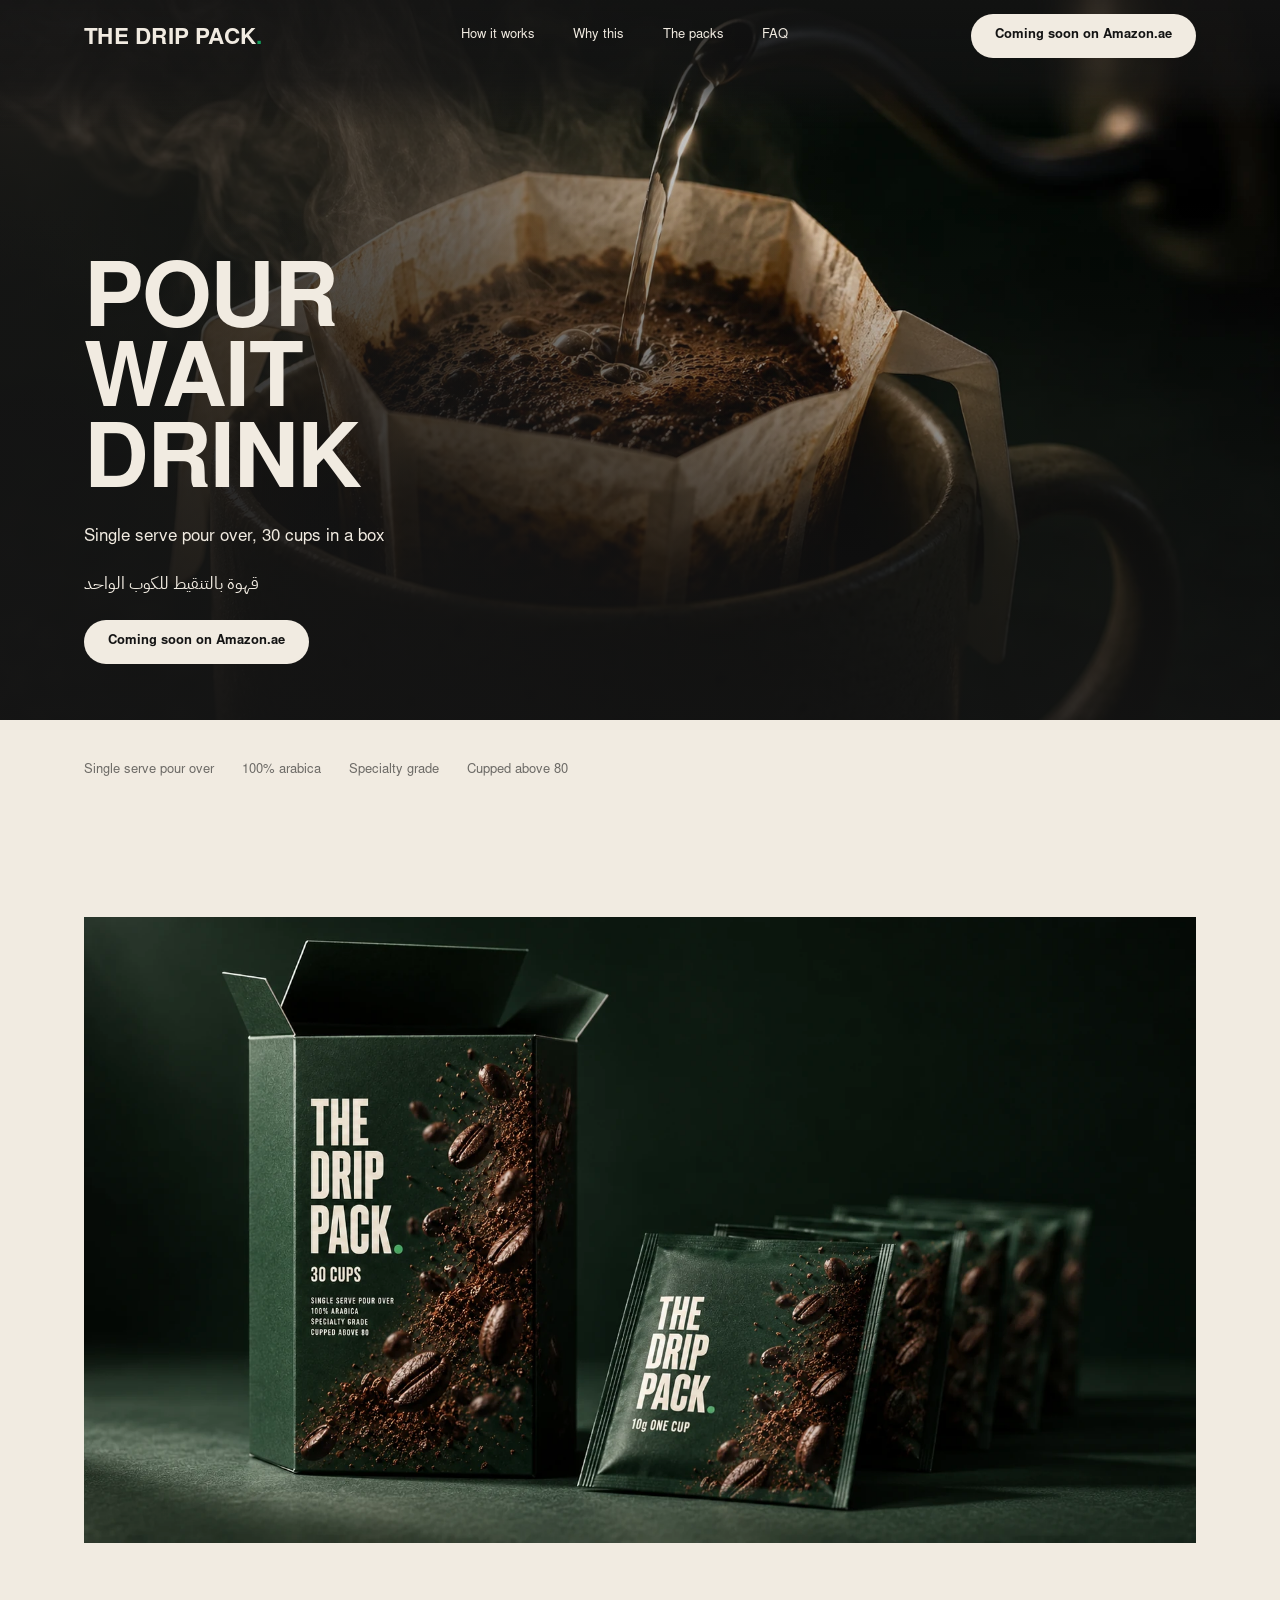
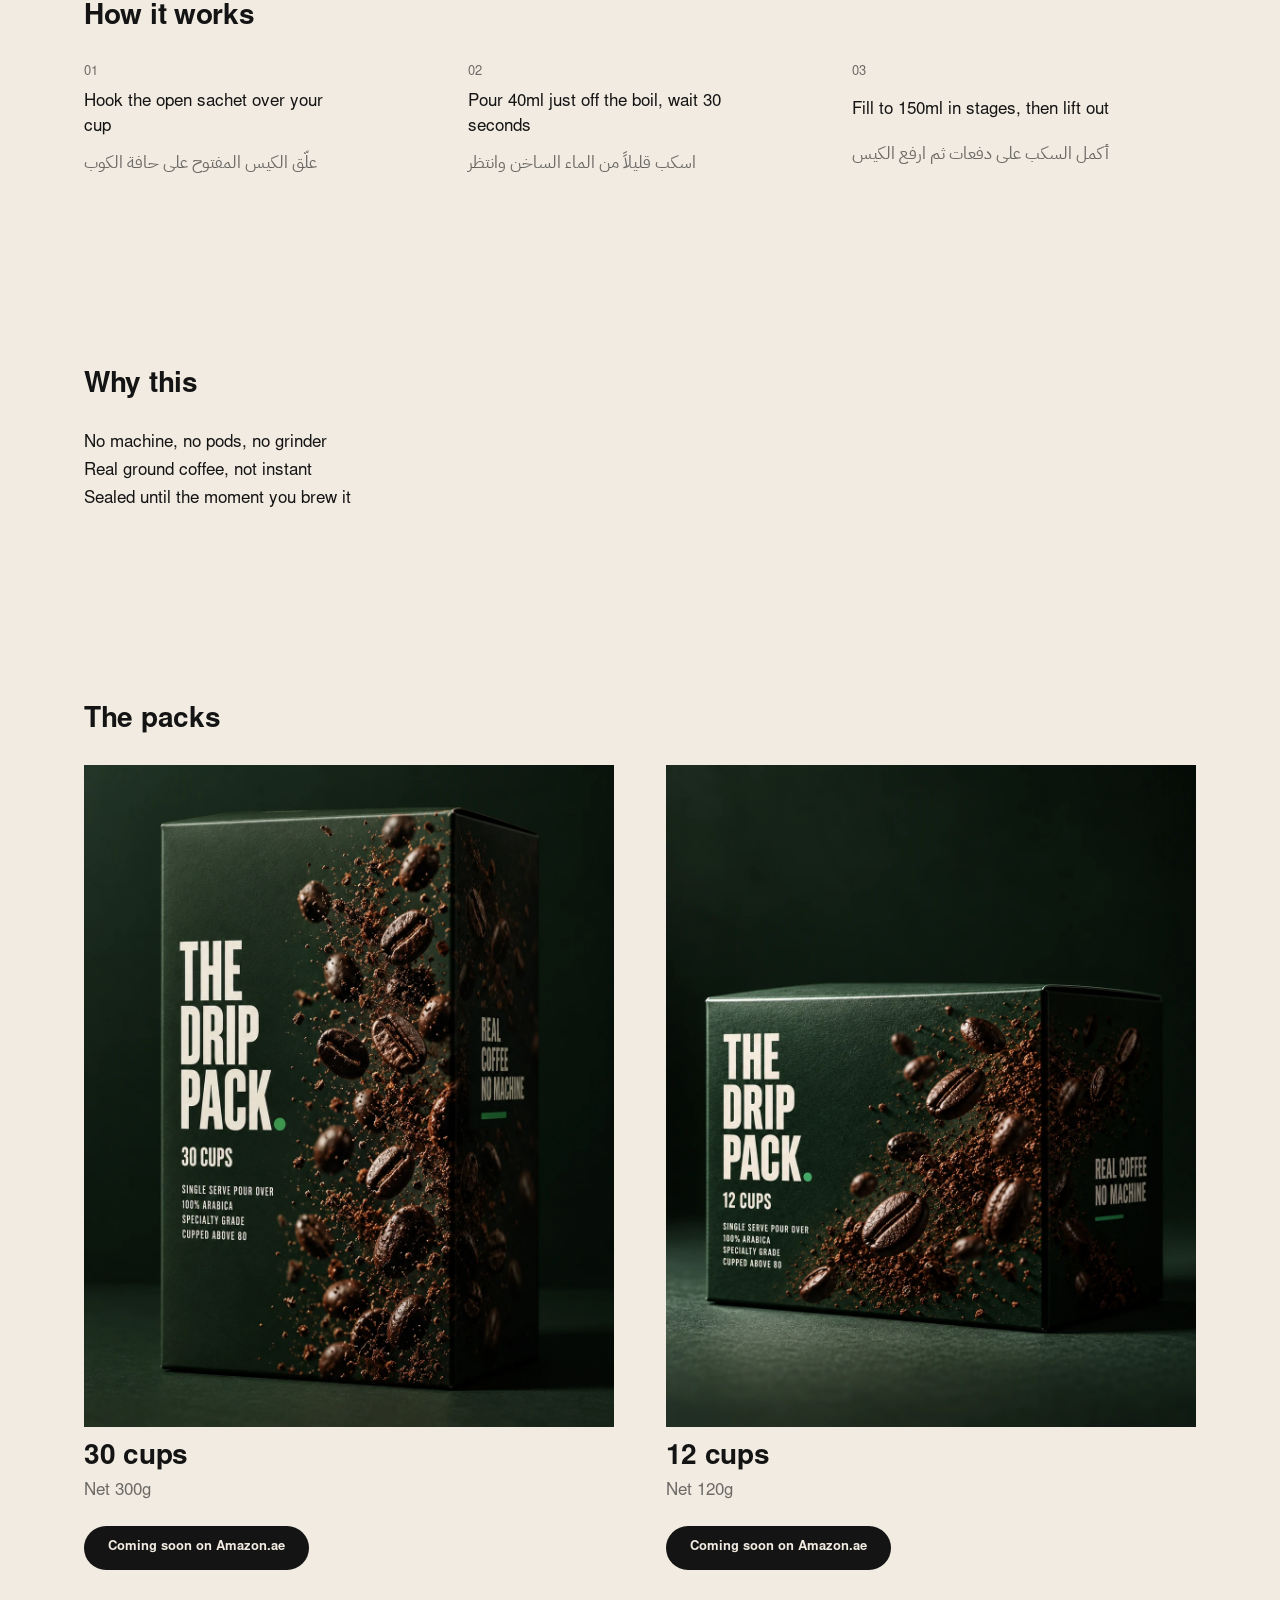
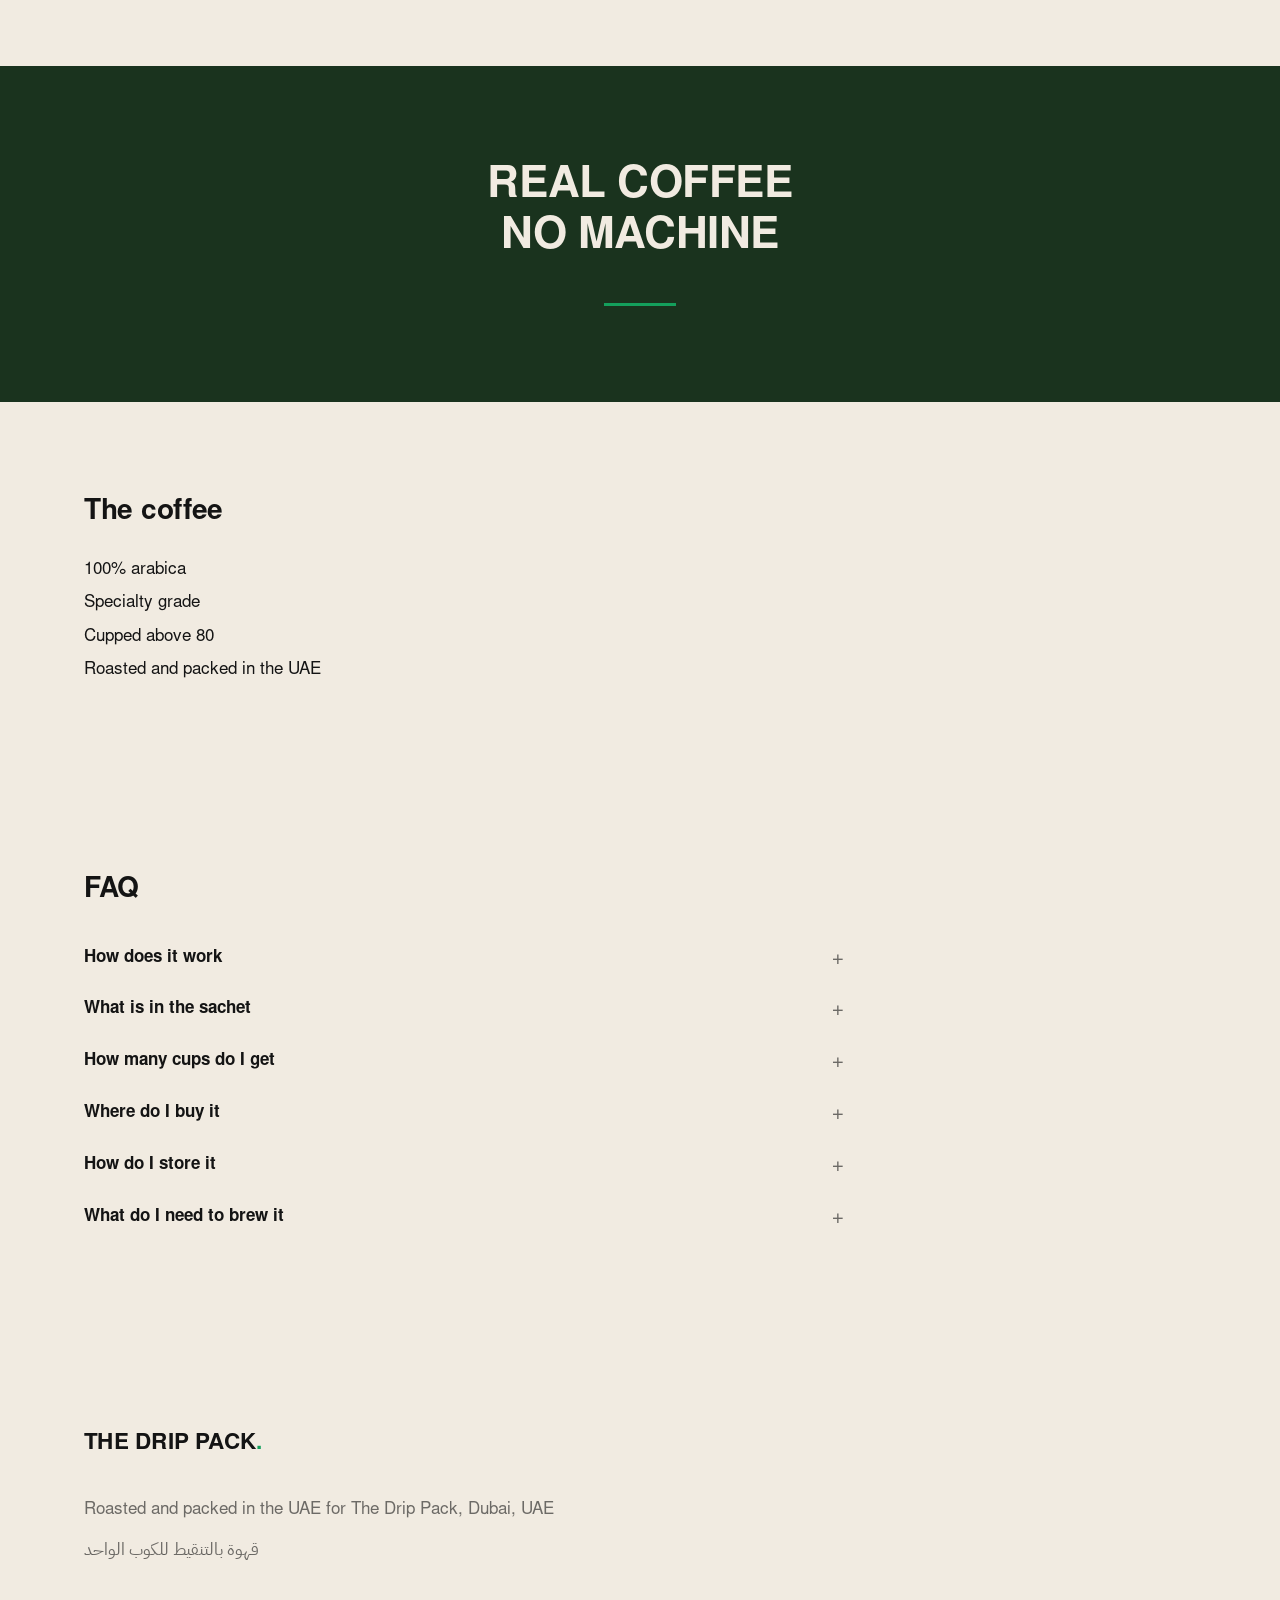
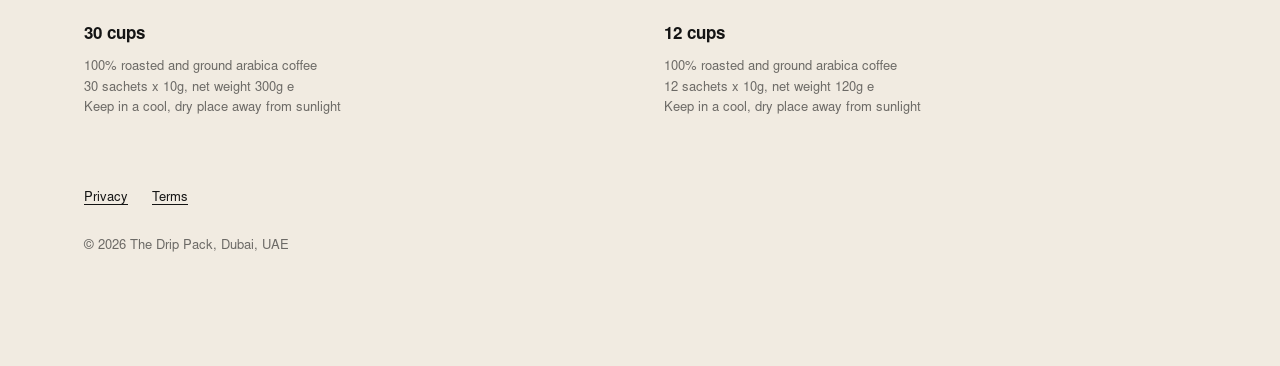
==== commit 2bda4fc2: "Put the page on one left margin, cap the bands, and fix two footer bugs One left margin. Every secti" ====
--- a/index.html
+++ b/index.html
@@ -208,7 +208,7 @@
   </section>
 
   <!-- 3. Why this. Type only. The one quiet moment in the page. -->
-  <section class="section section--pause" id="why">
+  <section class="section" id="why">
     <div class="wrap wrap--narrow">
       <h2 class="section__label">Why this</h2>
       <ul class="why">
@@ -261,13 +261,13 @@
        so the band reads as continuous with them rather than as a stripe. -->
   <section class="statement ground--green">
     <div class="wrap">
-      <h2 class="statement__line">REAL COFFEE NO MACHINE</h2>
+      <h2 class="statement__line"><span>REAL COFFEE</span> <span>NO MACHINE</span></h2>
       <span class="statement__rule" aria-hidden="true"></span>
     </div>
   </section>
 
   <!-- 6. The coffee. Type only, four approved claims. -->
-  <section class="section section--pause" id="coffee">
+  <section class="section" id="coffee">
     <div class="wrap wrap--narrow">
       <h2 class="section__label">The coffee</h2>
       <ul class="facts">
--- a/styles.css
+++ b/styles.css
@@ -28,7 +28,8 @@
   --glass: color-mix(in srgb, var(--bone) 88%, transparent);
 
   /* Secondary type. Ink at 60 per cent, and nothing lighter anywhere, so the
-     page stays crisp. On the bone ground this lands at 4.93:1. */
+     page stays crisp. Composited on the bone ground that is rgb(108, 106, 102),
+     measured at 4.55:1. It clears AA by 0.05, so it is the floor. */
   --ink-quiet: color-mix(in srgb, var(--ink) 60%, transparent);
 
   /* The hero gradient. Ink at three strengths, anchored to the bottom left
@@ -206,10 +207,6 @@
   padding-block: var(--band);
   scroll-margin-top: var(--nav-h);
 }
-
-/* The two type only sections breathe more than the rest. Why this is the
-   single pause in the page and should feel like one. */
-.section--pause { padding-block: clamp(5rem, 11vw, 8.5rem); }
 
 /* A label, not a banner. It sits directly above its content. */
 .section__label {
@@ -435,10 +432,13 @@
   position: relative;
   display: grid;
   align-items: end;
-  min-height: 70vh;
-  min-height: 70svh;
-  padding-top: calc(var(--nav-h) + var(--band));
-  padding-bottom: clamp(2.5rem, 6vw, 4.5rem);
+  min-height: 80vh;
+  min-height: 80svh;
+  /* Clearance from the bar and nothing more. The type is anchored to the foot,
+     so a full band of top padding only pushed the section past 80vh on a short
+     viewport and dropped the claim row below the fold. */
+  padding-top: calc(var(--nav-h) + 1.5rem);
+  padding-bottom: clamp(2.5rem, 5vw, 3.5rem);
   overflow: hidden;
   color: var(--bone);
 }
@@ -477,7 +477,7 @@
   position: relative;
   z-index: 2;
   display: grid;
-  gap: clamp(0.875rem, 2vw, 1.25rem);
+  gap: clamp(0.75rem, 1.4vw, 1rem);
   justify-items: start;
 }
 
@@ -500,7 +500,7 @@
   line-height: 1.9;
 }
 
-.hero__actions { display: flex; flex-wrap: wrap; gap: 0.75rem; margin-top: 0.5rem; }
+.hero__actions { display: flex; flex-wrap: wrap; gap: 0.75rem; margin-top: 0.25rem; }
 
 /* The claim row. Directly beneath the photograph, on Bone. Four quiet labels,
    no rules and no tracking. */
@@ -537,6 +537,7 @@
 }
 
 .step__ar {
+  width: fit-content;
   font-family: var(--font-arabic);
   font-weight: 400;
   color: var(--ink-quiet);
@@ -551,10 +552,13 @@
    never scaled to match.
    -------------------------------------------------------------------------- */
 
-.packs { display: grid; gap: clamp(3rem, 7vw, 4.5rem); }
-
-/* Inside a tile the photograph fills the tile rather than the screen. */
-.pack .feature { width: auto; margin-inline: 0; }
+.packs { display: grid; gap: clamp(4rem, 9vw, 5rem); }
+
+/* Inside a tile the photograph fills the tile rather than the screen. The gap
+   under it is tight, so on a phone, where the tiles stack, the count and the
+   weight read as belonging to the photograph above them rather than sitting
+   loose between two of them. */
+.pack .feature { width: auto; margin-inline: 0; margin-block: 0 1rem; }
 
 .pack__body { display: grid; gap: 0.25rem; justify-items: start; }
 
@@ -576,7 +580,7 @@
    -------------------------------------------------------------------------- */
 
 .statement {
-  padding-block: clamp(7rem, 18vw, 13rem);
+  padding-block: var(--band);
   text-align: center;
 }
 
@@ -585,6 +589,11 @@
   line-height: 1.15;
   letter-spacing: -0.01em;
 }
+
+/* The line breaks after COFFEE, which is how the carton side panel sets it.
+   The two spans carry a single space between them, so the rendered text is
+   still the one approved string. */
+.statement__line span { display: block; }
 
 .statement__rule {
   display: block;
@@ -610,11 +619,13 @@
    Generous space is the only thing separating them.
    -------------------------------------------------------------------------- */
 
-.why { display: grid; gap: clamp(1.25rem, 2.5vw, 1.75rem); }
+/* No gap. The three lines are spaced by the body line height alone, so they
+   read as one tight block rather than three separated statements. */
+.why { display: grid; gap: 0; }
 
 .why li {
   font-size: var(--t-body);
-  line-height: 1.5;
+  line-height: 1.65;
   max-width: 34ch;
 }
 
@@ -678,12 +689,12 @@
 }
 
 .foot__origin {
-  max-width: 34ch;
   color: var(--ink-quiet);
   font-size: var(--t-body);
 }
 
 .foot__arabic {
+  width: fit-content;
   margin-top: 0.5rem;
   font-family: var(--font-arabic);
   font-weight: 400;
@@ -710,11 +721,13 @@
   line-height: 1.6;
 }
 
+/* Stacked at the margin rather than spread across the row. Spreading them put
+   the copyright at the far right of the screen, which is the one block of type
+   on the page not starting on the page's single left edge. */
 .foot__end {
-  display: flex;
-  flex-wrap: wrap;
-  justify-content: space-between;
-  gap: 0.75rem 2rem;
+  display: grid;
+  justify-items: start;
+  gap: 0.25rem;
   margin-top: clamp(2.5rem, 5vw, 3.5rem);
 }
 
@@ -729,9 +742,8 @@
 }
 
 .foot__copy {
-  display: inline-flex;
-  align-items: center;
-  min-height: var(--tap);
+  display: block;
+  padding-block: 0.75rem;
   color: var(--ink-quiet);
   font-size: var(--t-micro);
 }
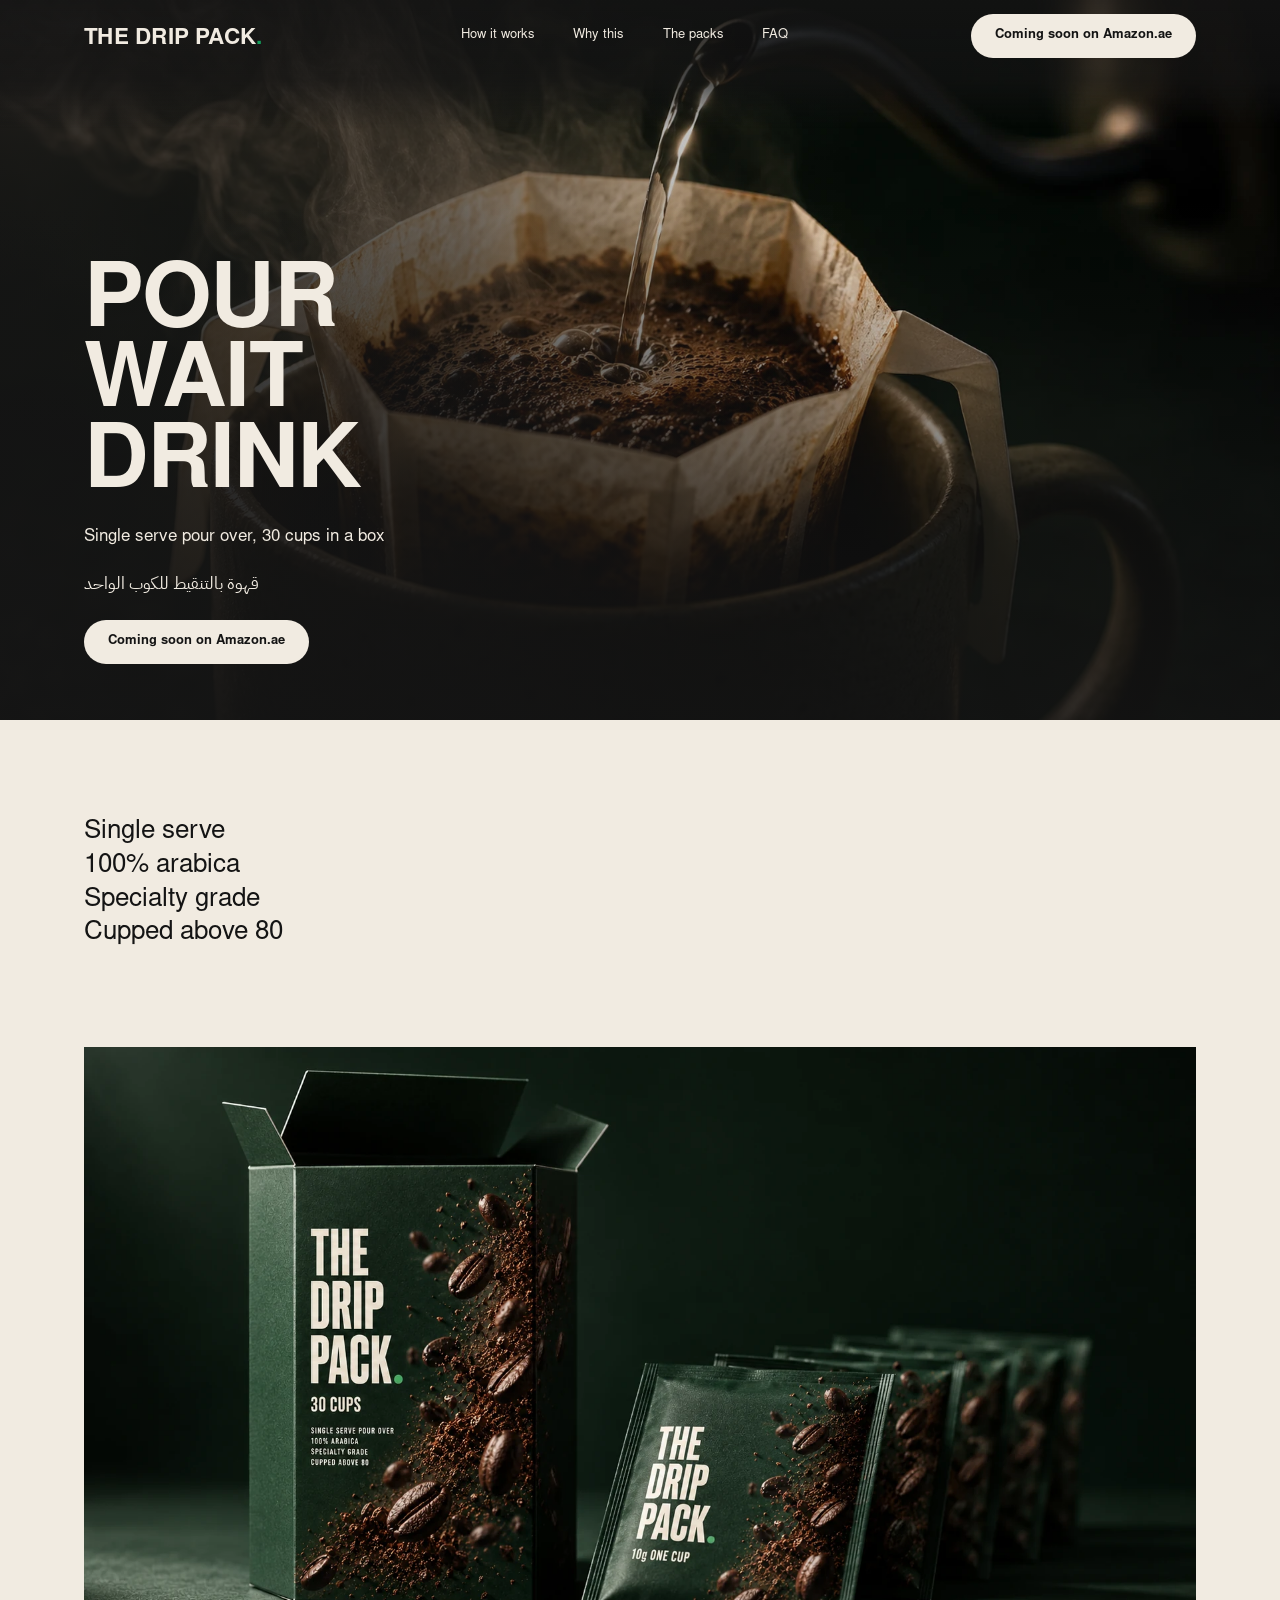
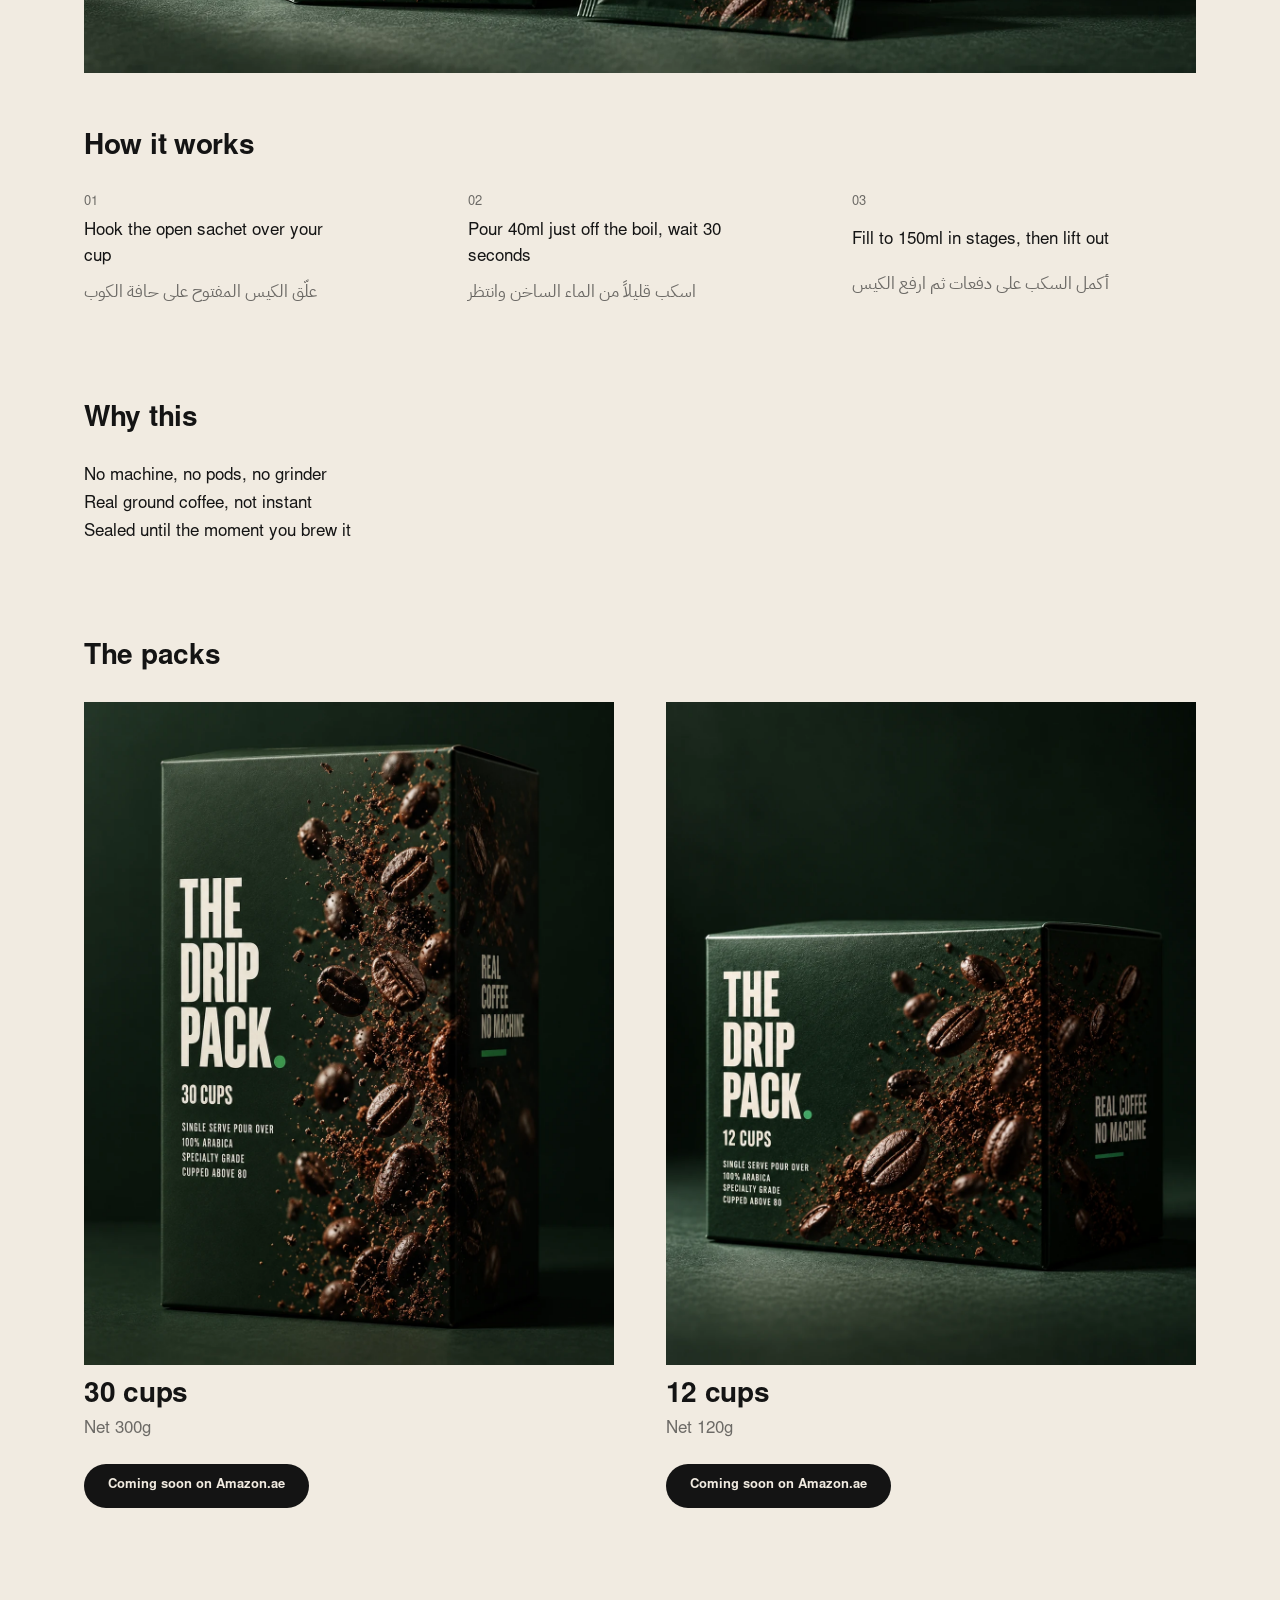
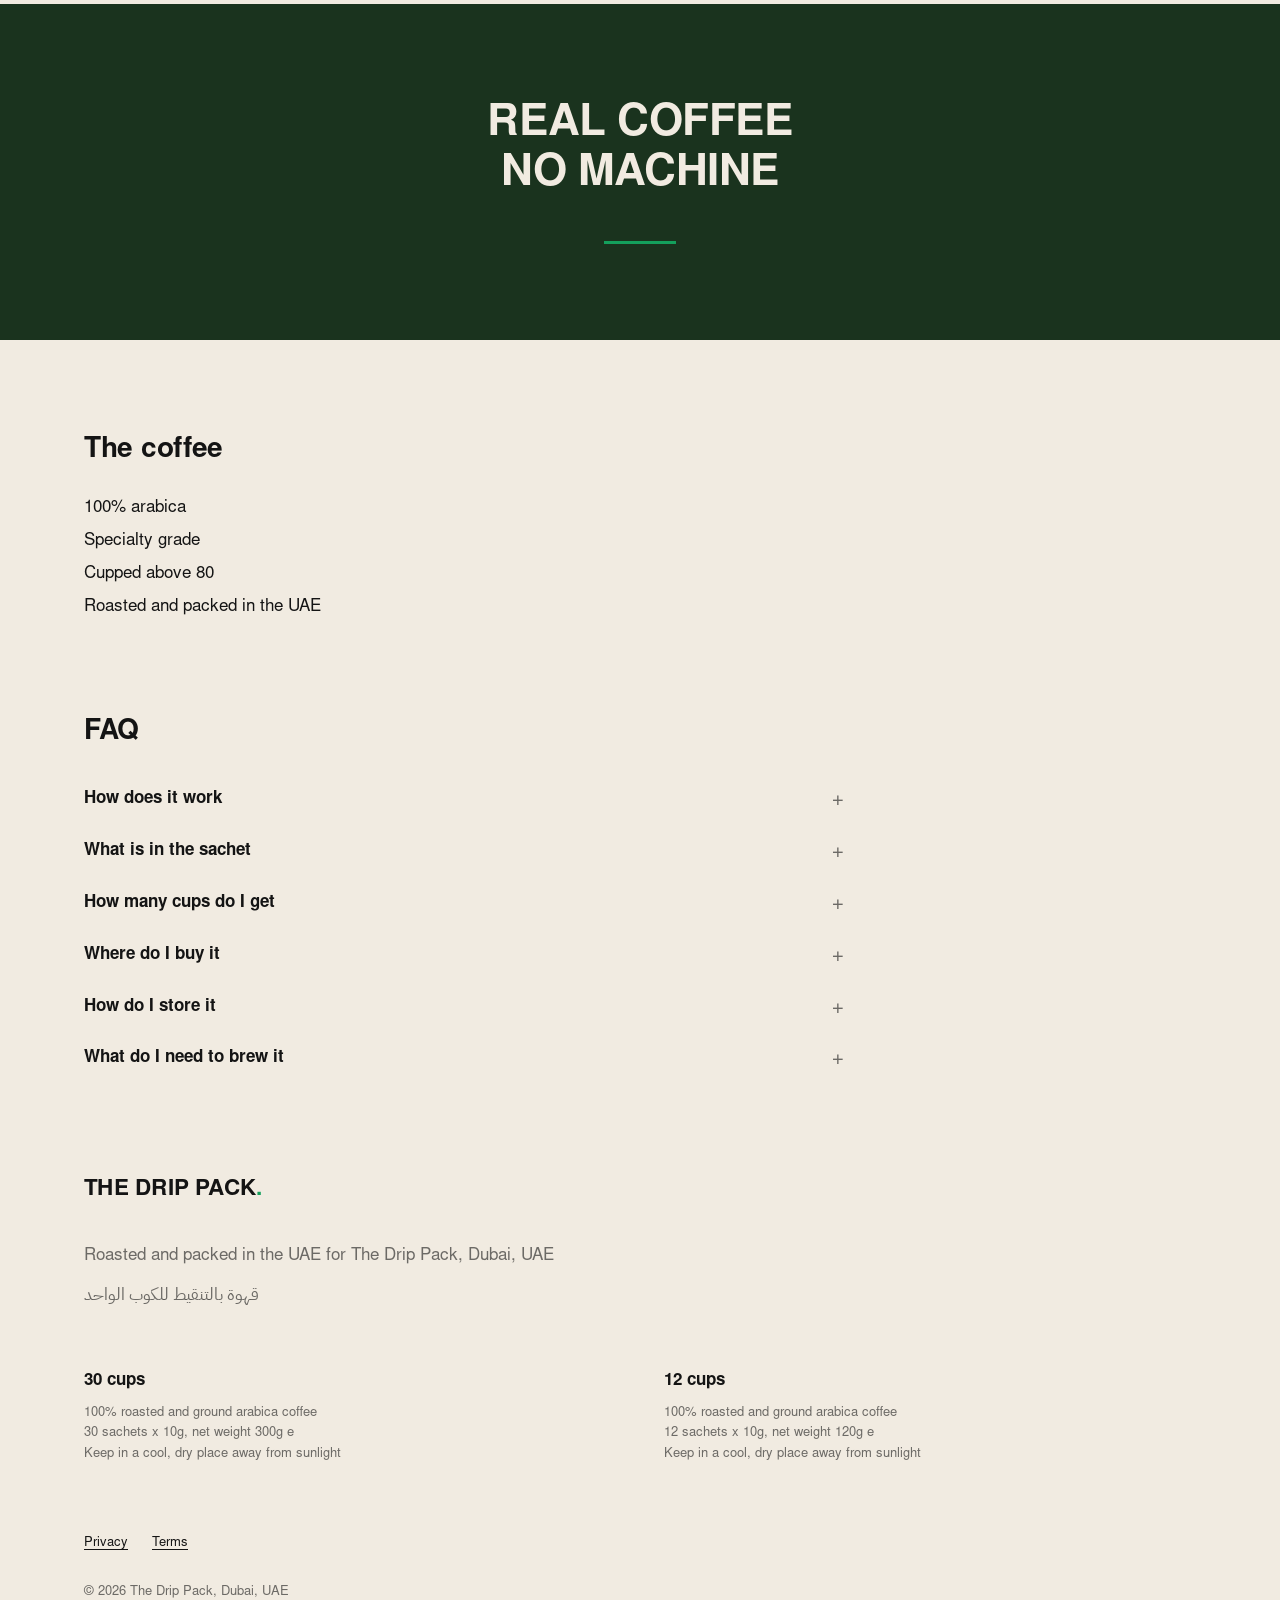
==== commit 14f389b6: "Stack the claims as one block, shorten the first, and halve the gap between blocks The first claim g" ====
--- a/index.html
+++ b/index.html
@@ -156,11 +156,13 @@
 
   </section>
 
-  <!-- The claim row. Directly beneath the photograph, on Bone. Four labels. -->
+  <!-- The claims. Directly beneath the photograph, on Bone. Four lines stacked
+       as one block, read as a statement of what the product is rather than as a
+       spec list or a caption to the hero. -->
   <section class="claimrow" aria-label="Product claims">
     <div class="wrap">
       <ul class="claims">
-        <li>Single serve pour over</li>
+        <li>Single serve</li>
         <li>100% arabica</li>
         <li>Specialty grade</li>
         <li>Cupped above 80</li>
--- a/styles.css
+++ b/styles.css
@@ -49,6 +49,7 @@
      thing on the page set large. Section labels are 28px, body is 17px. */
   --t-display: clamp(3rem, 12vw, 7rem);
   --t-label:   1.75rem;      /* 28px, section labels and pack counts */
+  --t-claim:   clamp(1.25rem, 2.4vw, 1.625rem);  /* 20px to 26px, the claim row */
   --t-body:    1.0625rem;    /* 17px */
   --t-micro:   0.8125rem;    /* 13px */
 
@@ -203,10 +204,22 @@
 .wrap--narrow { max-width: var(--wrap); }
 .wrap--narrow > * { max-width: 760px; }
 
+/* One band between blocks, not two. Every section used to carry a full band top
+   and bottom, so each pair of blocks was separated by 192px on desktop rather
+   than 96px, uniformly down the page. The band now sits once, between siblings,
+   so the measured gap is the band itself.
+
+   The statement band keeps its own padding, because that padding is the green
+   band's height rather than a gap, and it gets the same single band of cream
+   above and below from the rule. */
+main > * + * { margin-top: var(--band); }
+
 .section {
-  padding-block: var(--band);
+  padding-block: 0;
   scroll-margin-top: var(--nav-h);
 }
+
+.claimrow { padding-block: 0; }
 
 /* A label, not a banner. It sits directly above its content. */
 .section__label {
@@ -502,19 +515,22 @@
 
 .hero__actions { display: flex; flex-wrap: wrap; gap: 0.75rem; margin-top: 0.25rem; }
 
-/* The claim row. Directly beneath the photograph, on Bone. Four quiet labels,
-   no rules and no tracking. */
-.claimrow { padding-block: clamp(1.75rem, 4vw, 2.5rem); }
-
-.claims {
-  display: flex;
-  flex-wrap: wrap;
-  gap: 0.5rem 1.75rem;
-}
-
+/* The claims. Directly beneath the photograph, on Bone. These four carry the
+   whole product argument, so they are the second thing the page says after the
+   headline, not a caption under it.
+
+   Stacked, one to a line, with no gap and a line height of 1.3. Four lines that
+   tight read as one statement of what the product is. Set as a row they read as
+   a spec strip, which is what a caption does. No rules, no markers, no numbers,
+   no background. */
+.claims { display: grid; gap: 0; }
+
+/* Between body and the section label in the hierarchy, and at full Ink rather
+   than the quiet tone. Regular weight: scale and space do the work. */
 .claims li {
-  color: var(--ink-quiet);
-  font-size: var(--t-micro);
+  color: var(--ink);
+  font-size: var(--t-claim);
+  line-height: 1.3;
 }
 
 /* --------------------------------------------------------------------------
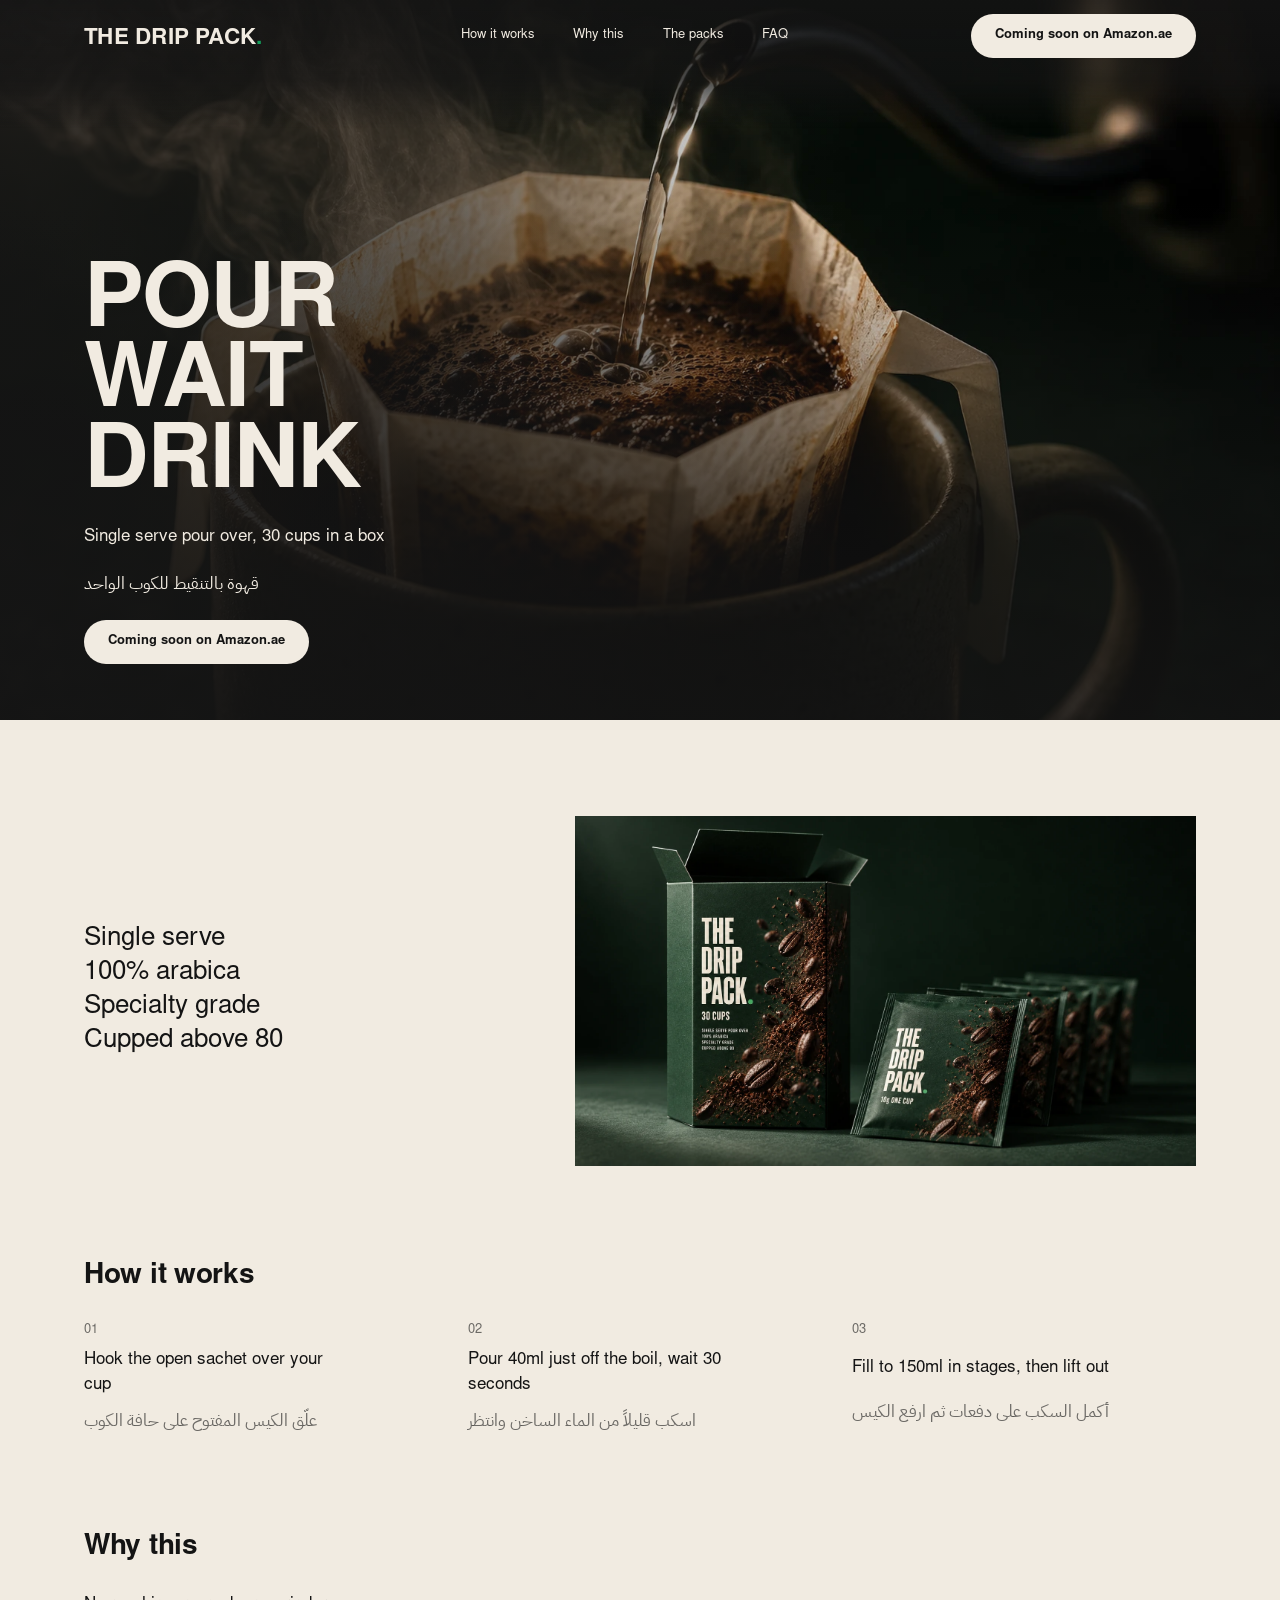
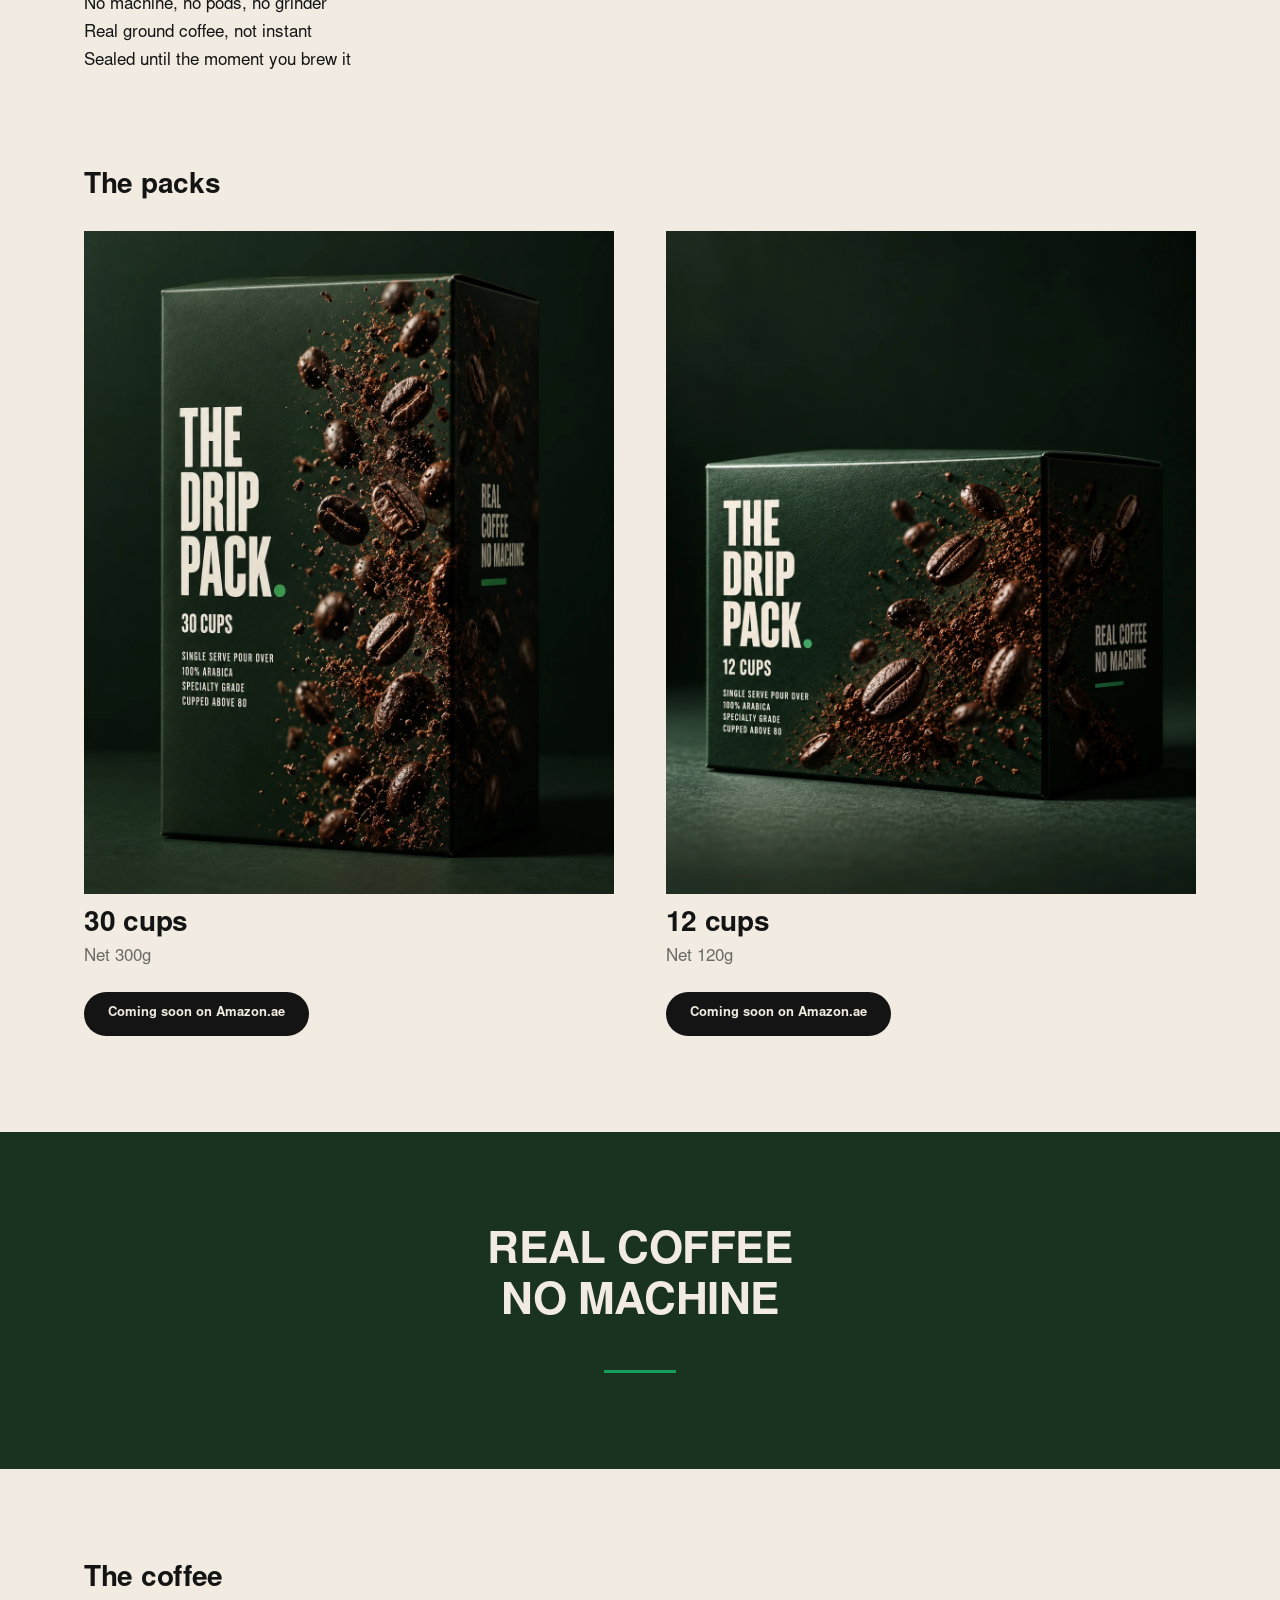
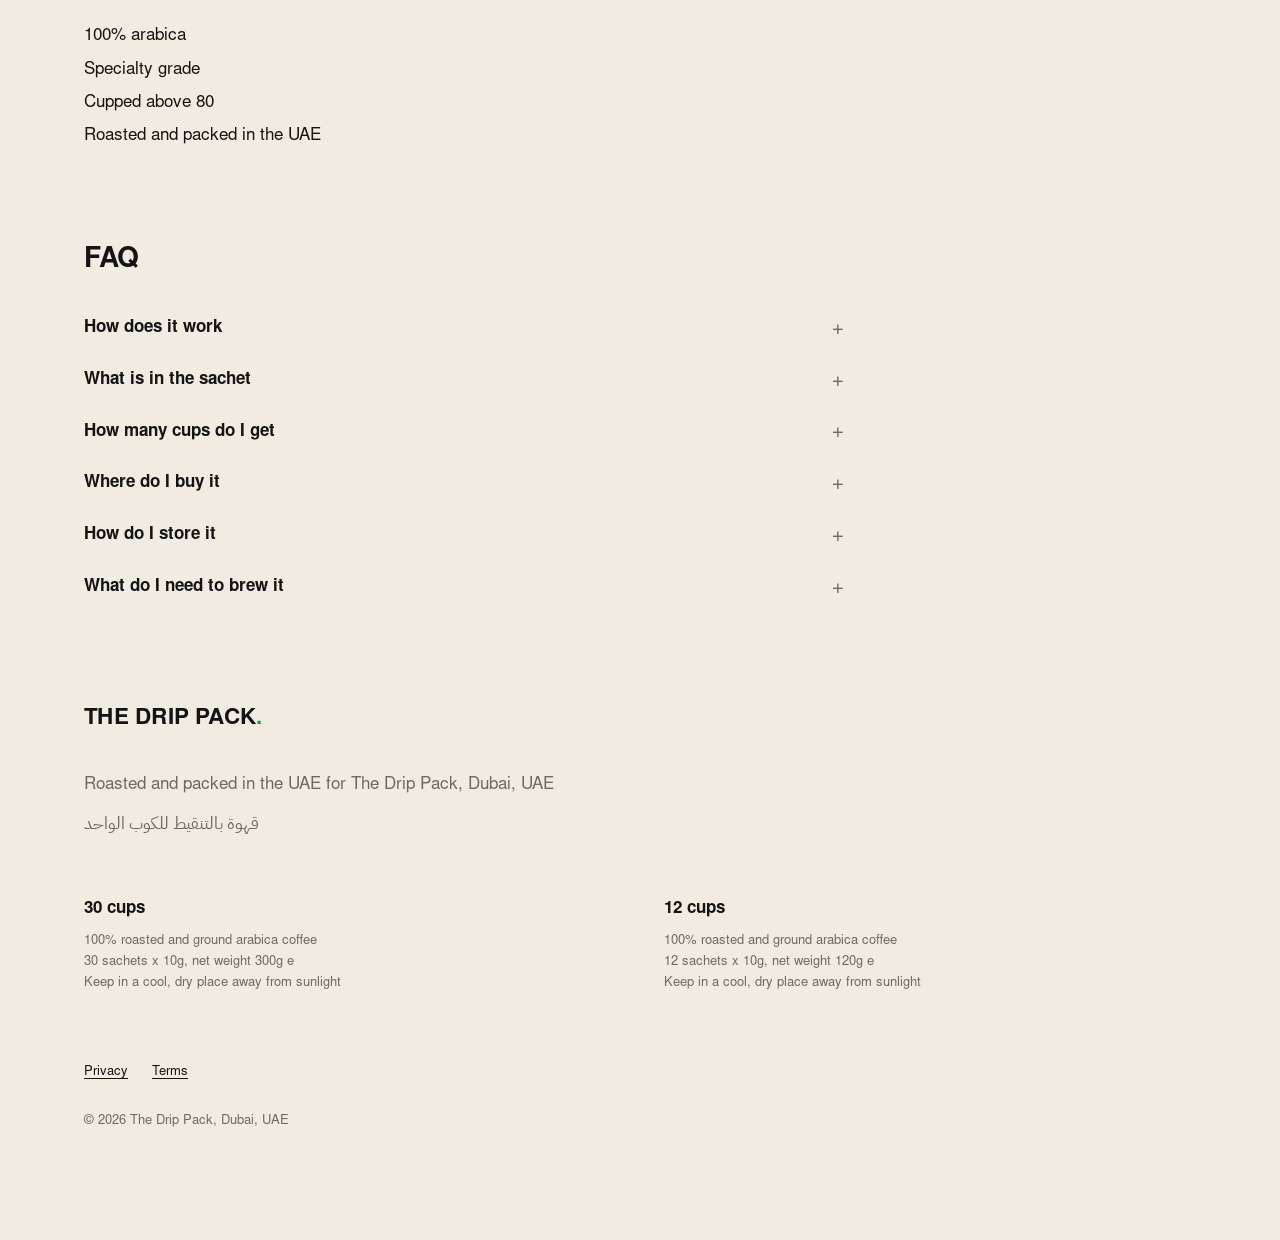
==== commit 369bd8de: "Merge the claims and the pack photograph into one two column block At 900 and up the four claims hol" ====
--- a/index.html
+++ b/index.html
@@ -156,37 +156,39 @@
 
   </section>
 
-  <!-- The claims. Directly beneath the photograph, on Bone. Four lines stacked
-       as one block, read as a statement of what the product is rather than as a
-       spec list or a caption to the hero. -->
-  <section class="claimrow" aria-label="Product claims">
-    <div class="wrap">
+  <!-- 2. The claims and the pack. One block, not two. At 900 and up the four
+       claims hold the left column and the photograph holds the right, centred
+       against each other so the claims sit at the optical middle of the frame.
+       Below 900 they stack, claims first, both full width.
+
+       Every image below the hero carries fetchpriority="low" as well as
+       loading="lazy". An image led page puts three large photographs close
+       enough to the fold that Chrome's lazy threshold fetches them anyway, and
+       without the hint they compete with the hero for the same connection and
+       cost the mobile score five points. Nothing is cut, they simply queue
+       behind the one image that decides the largest contentful paint. -->
+  <section class="intro" aria-label="Product claims">
+    <div class="wrap intro__inner">
+
       <ul class="claims">
         <li>Single serve</li>
         <li>100% arabica</li>
         <li>Specialty grade</li>
         <li>Cupped above 80</li>
       </ul>
-    </div>
-  </section>
-
-  <!-- Every image below the hero carries fetchpriority="low" as well as
-       loading="lazy". An image led page puts three large photographs close
-       enough to the fold that Chrome's lazy threshold fetches them anyway, and
-       without the hint they compete with the hero for the same connection and
-       cost the mobile score five points. Nothing is cut, they simply queue
-       behind the one image that decides the largest contentful paint. -->
-
-  <!-- 2. How it works. The photograph opens the section, the label sits above
-       the steps rather than above empty space. -->
+
+      <figure class="feature intro__media">
+        <img class="feature__img feature__img--wide" src="images/pack-open.webp" width="1672" height="941"
+             loading="lazy" fetchpriority="low" decoding="async"
+             alt="The open 30 cup carton of The Drip Pack with a row of branded sachets fanned beside it">
+      </figure>
+
+    </div>
+  </section>
+
+  <!-- 3. How it works. The label sits above the steps. Its photograph now sits
+       beside the claims above, so this section leads with the label. -->
   <section class="section" id="how">
-
-    <figure class="feature">
-      <img class="feature__img feature__img--wide" src="images/pack-open.webp" width="1672" height="941"
-           loading="lazy" fetchpriority="low" decoding="async"
-           alt="The open 30 cup carton of The Drip Pack with a row of branded sachets fanned beside it">
-    </figure>
-
     <div class="wrap">
       <h2 class="section__label">How it works</h2>
       <ol class="steps">
--- a/styles.css
+++ b/styles.css
@@ -219,8 +219,6 @@
   scroll-margin-top: var(--nav-h);
 }
 
-.claimrow { padding-block: 0; }
-
 /* A label, not a banner. It sits directly above its content. */
 .section__label {
   font-size: var(--t-label);
@@ -253,13 +251,6 @@
 
 .feature__img--wide { aspect-ratio: 1672 / 941; }
 .feature__img--tall { aspect-ratio: 1122 / 1402; }
-
-/* Edge to edge on a phone. The section wrap is escaped rather than removed, so
-   the type beneath keeps its gutter. */
-.section > .feature {
-  width: 100vw;
-  margin-inline: calc(50% - 50vw);
-}
 
 /* --------------------------------------------------------------------------
    6. The logo.
@@ -515,14 +506,27 @@
 
 .hero__actions { display: flex; flex-wrap: wrap; gap: 0.75rem; margin-top: 0.25rem; }
 
-/* The claims. Directly beneath the photograph, on Bone. These four carry the
-   whole product argument, so they are the second thing the page says after the
-   headline, not a caption under it.
-
-   Stacked, one to a line, with no gap and a line height of 1.3. Four lines that
-   tight read as one statement of what the product is. Set as a row they read as
-   a spec strip, which is what a caption does. No rules, no markers, no numbers,
-   no background. */
+/* The claims and the pack, one block. At 900 and up the four claims hold the
+   left column and the photograph holds the right, centred against each other so
+   the claims sit at the optical middle of the frame rather than at its top.
+   Below 900 they stack, claims first, both full width. There is no separate
+   claim section and no separate photograph block: merging them is what removed
+   the band of empty cream that used to sit between the two.
+
+   The claims themselves are stacked, one to a line, with no gap and a line
+   height of 1.3. Four lines that tight read as one statement of what the
+   product is. Set across as a row they read as a spec strip, which is what a
+   caption does. No rules, no markers, no numbers, no background. */
+.intro__inner { display: grid; gap: var(--band); align-items: center; }
+
+/* The photograph bleeds to both screen edges on a phone, like every other
+   photograph on the page, and is contained from 768 up. */
+.intro__media {
+  width: 100vw;
+  margin-inline: calc(50% - 50vw);
+  margin-block: 0;
+}
+
 .claims { display: grid; gap: 0; }
 
 /* Between body and the section label in the hierarchy, and at full Ink rather
@@ -935,17 +939,8 @@
    -------------------------------------------------------------------------- */
 
 @media (min-width: 768px) {
-  /* Contained, and to the page wrap rather than to a share of the viewport, so
-     the edge of the photograph lands on the same line as the label beneath it.
-     A centred share of the viewport drifts off that line at tablet widths, and
-     on a page whose only edge is the photograph's, that drift is visible. */
-  .section > .feature {
-    width: 100%;
-    max-width: var(--wrap);
-    margin-inline: auto;
-    margin-block: 0 clamp(2.5rem, 5vw, 3.75rem);
-    padding-inline: var(--gutter);
-  }
+  /* Contained from here up, no longer bleeding to the screen edges. */
+  .intro__media { width: auto; margin-inline: 0; }
 
   .steps { grid-template-columns: repeat(3, minmax(0, 1fr)); }
 
@@ -954,6 +949,16 @@
     grid-template-columns: repeat(2, minmax(0, 1fr));
     gap: clamp(2rem, 4vw, 3.5rem);
     align-items: start;
+  }
+}
+
+@media (min-width: 900px) {
+  /* The photograph takes the larger share, the claims the rest, with a generous
+     gutter between them. Centred against each other on the cross axis, so the
+     four claims sit at the optical middle of the frame. */
+  .intro__inner {
+    grid-template-columns: minmax(0, 1fr) minmax(0, 1.5fr);
+    gap: clamp(3rem, 6vw, 5rem);
   }
 }
 
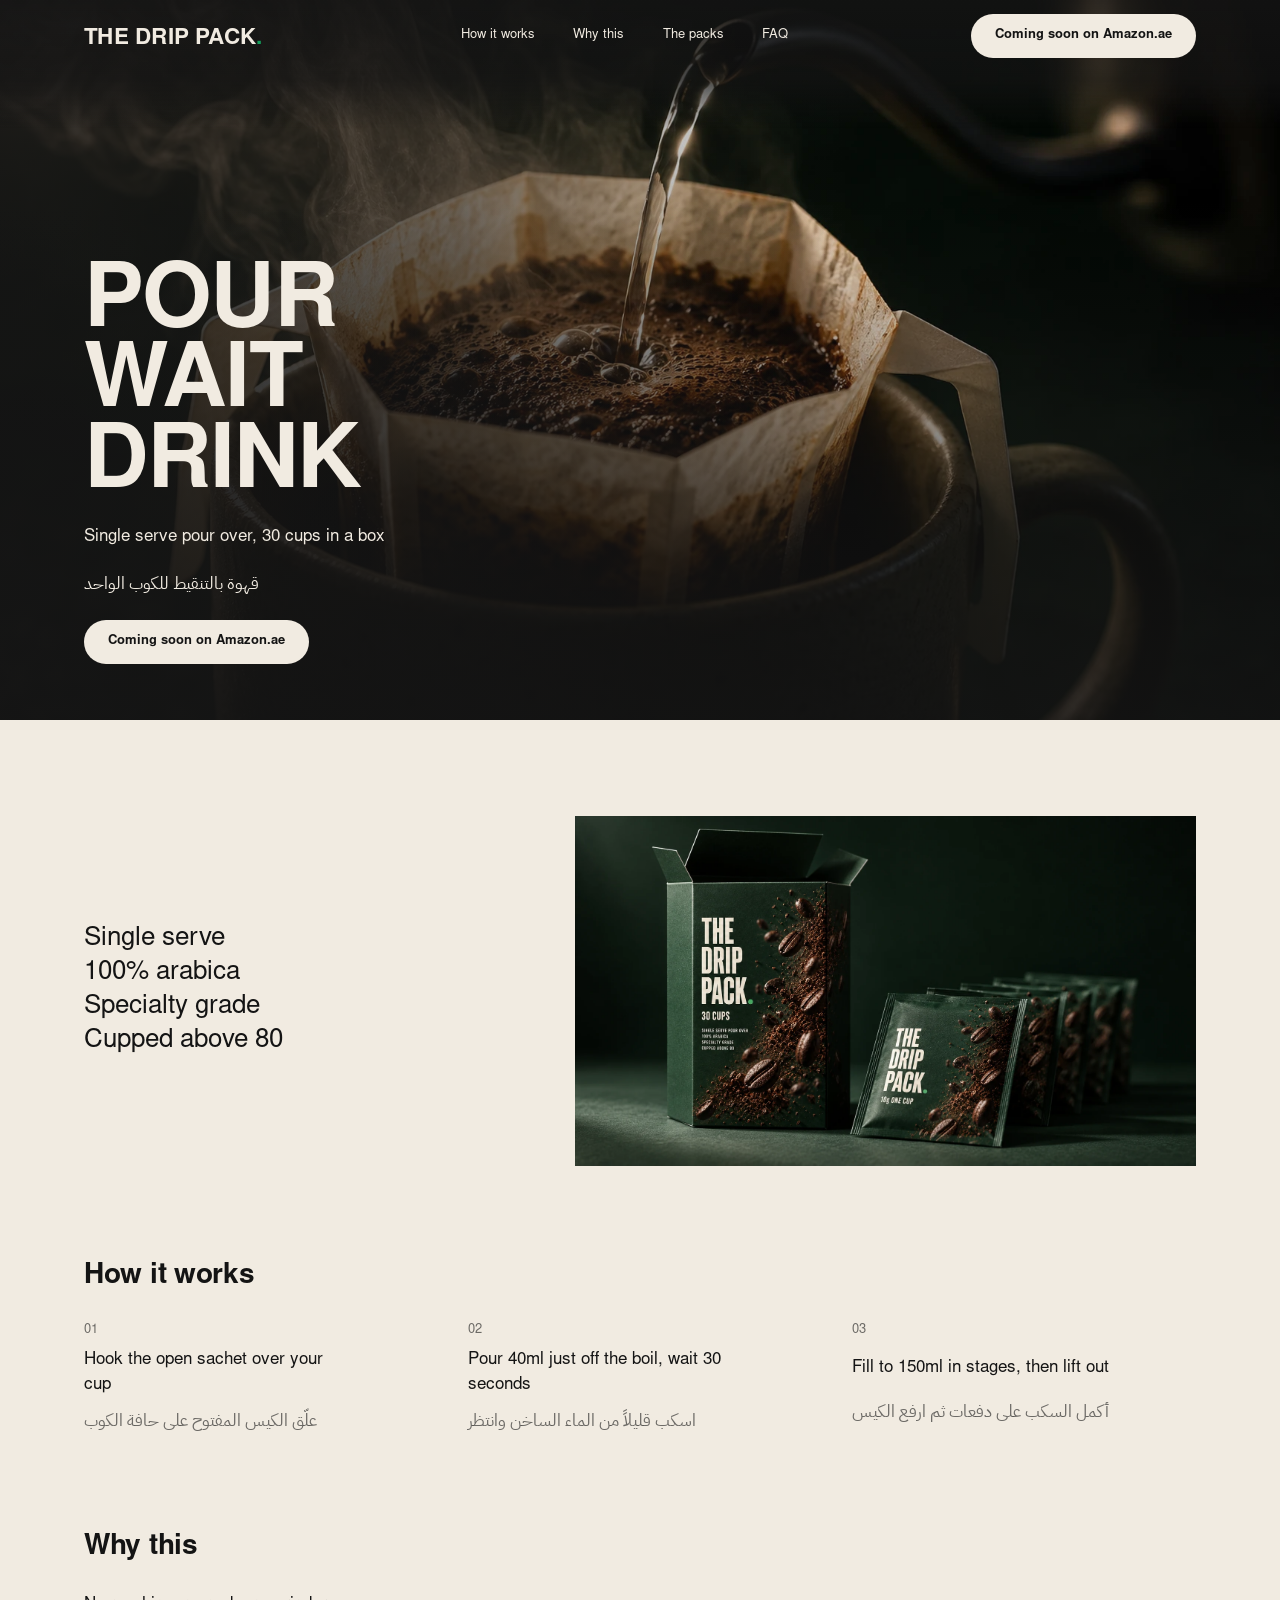
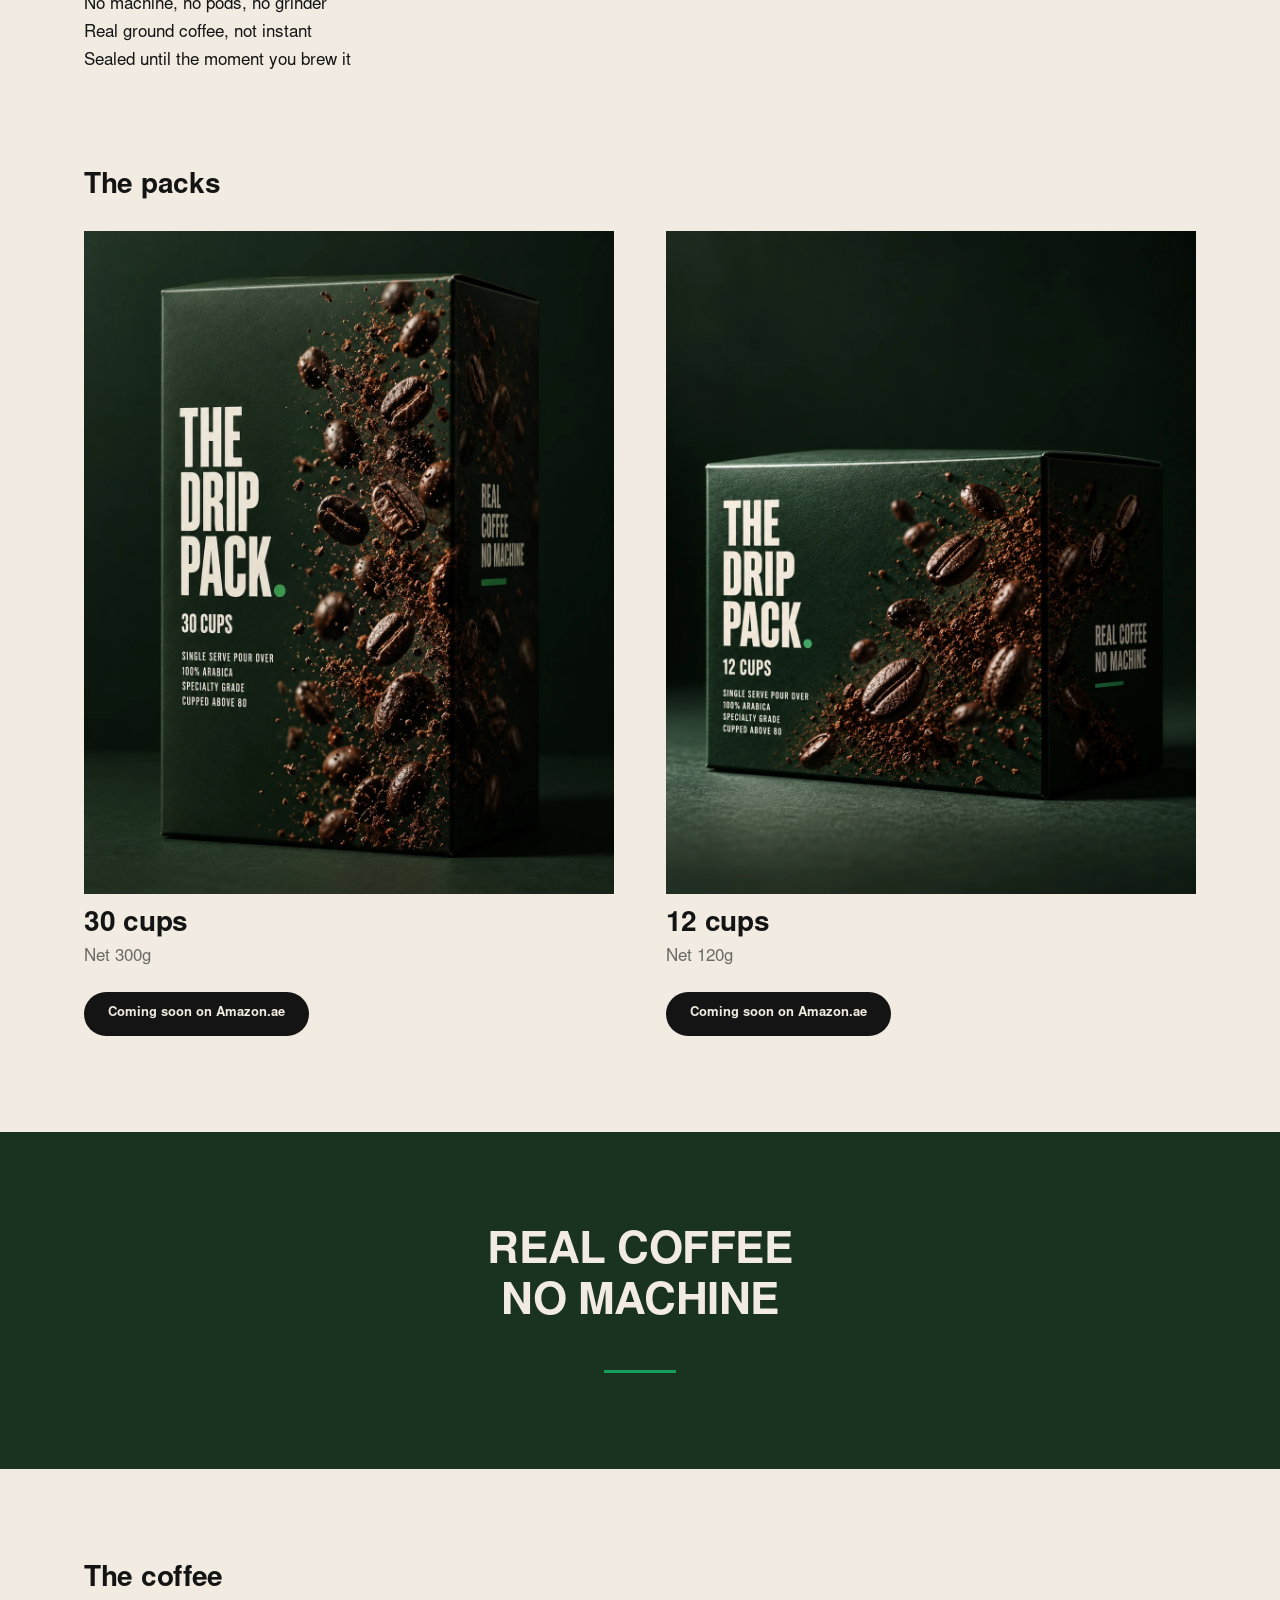
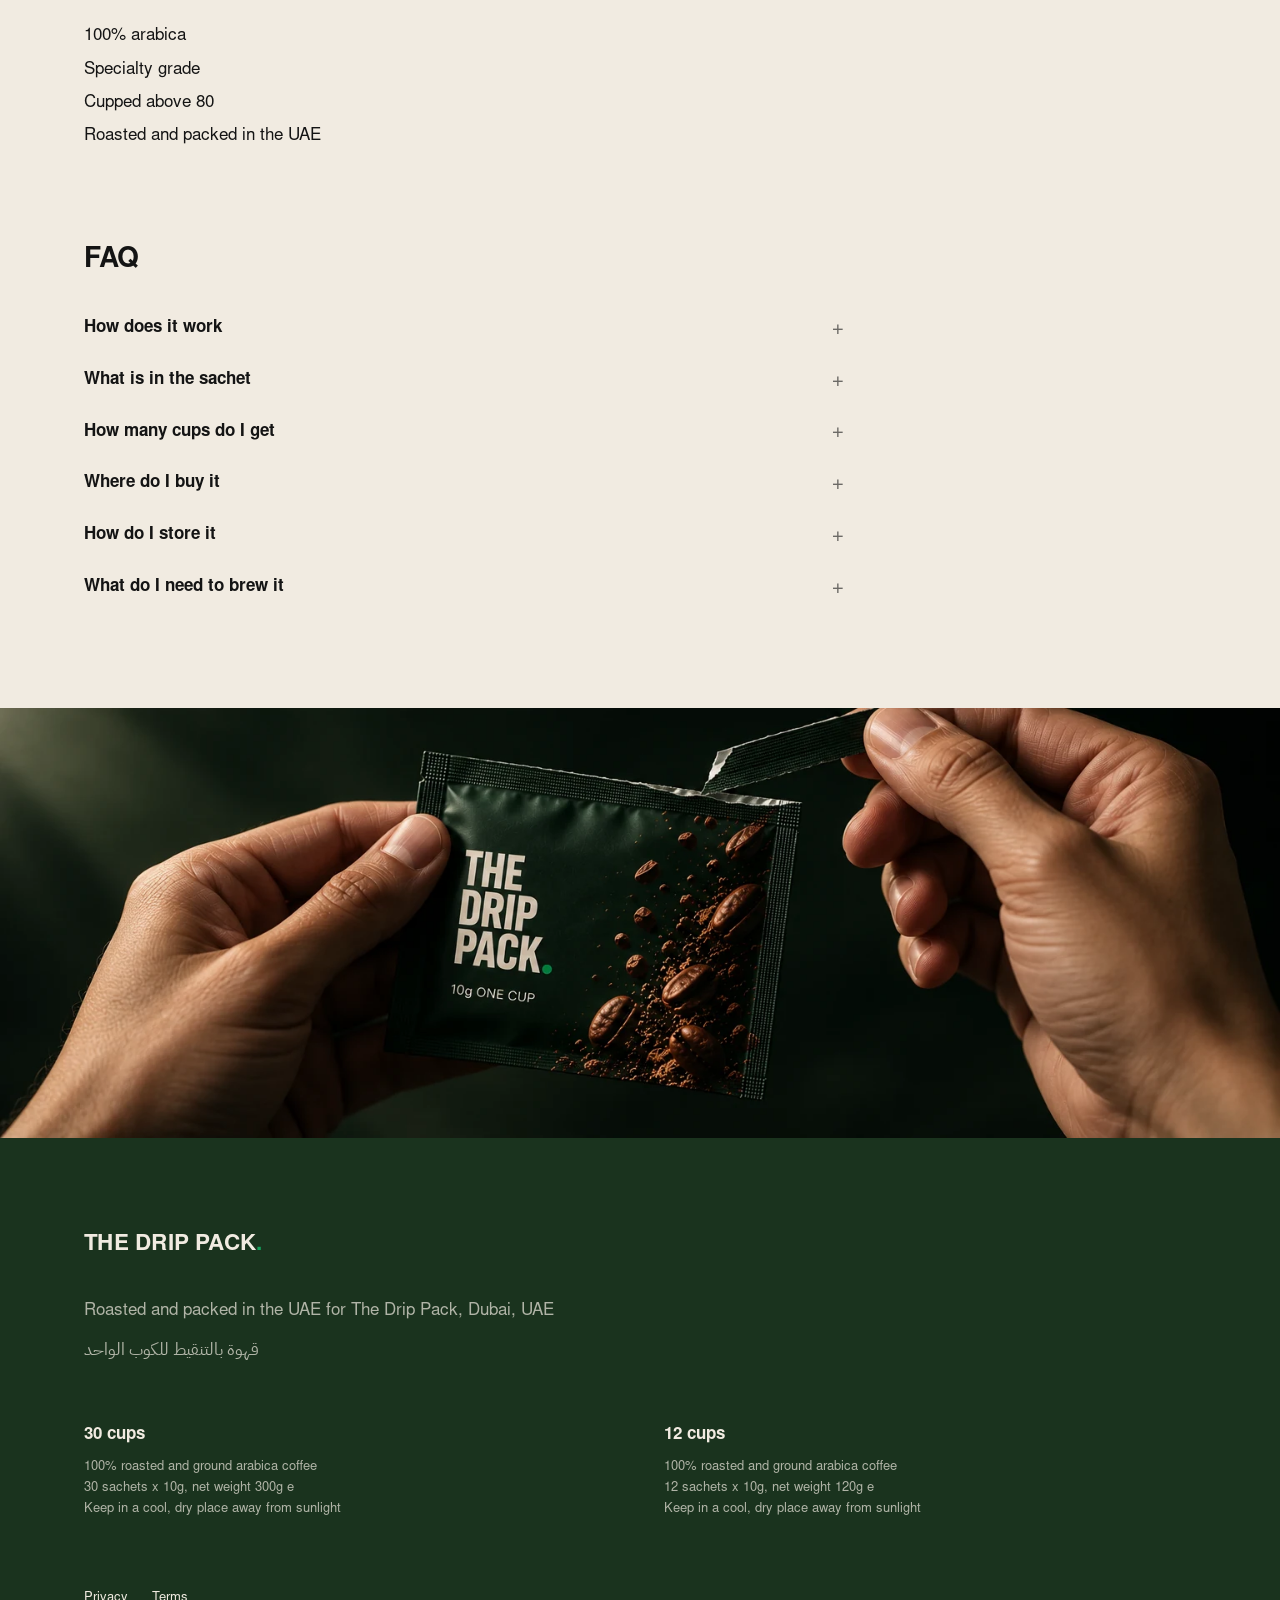
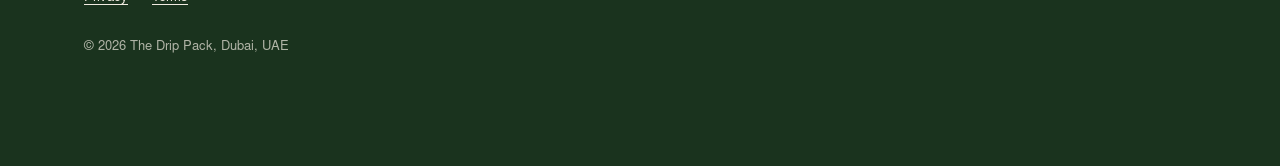
==== commit e5d3e6ac: "Close the page on Pack Green, and add the sachet photograph above the footer The footer was the same" ====
--- a/index.html
+++ b/index.html
@@ -322,9 +322,21 @@
     </div>
   </section>
 
+  <!-- The closing block. The photograph runs full bleed straight into the green
+       footer with no gap, so the dark image and the dark footer read as one
+       ending rather than as a section followed by a footer. Nothing else in it:
+       no heading, no caption, no copy. -->
+  <section class="closing">
+    <figure class="feature closing__media">
+      <img class="closing__img" src="images/sachet-in-hand.webp" width="1536" height="516"
+           loading="lazy" fetchpriority="low" decoding="async"
+           alt="Two hands tearing open a single sealed Drip Pack sachet, lit hard from the left against a dark green background">
+    </figure>
+  </section>
+
 </main>
 
-<footer class="foot">
+<footer class="foot ground--green">
   <div class="wrap">
 
     <a class="foot__logo" href="#top" aria-label="The Drip Pack, back to top">
--- a/styles.css
+++ b/styles.css
@@ -31,6 +31,12 @@
      page stays crisp. Composited on the bone ground that is rgb(108, 106, 102),
      measured at 4.55:1. It clears AA by 0.05, so it is the floor. */
   --ink-quiet: color-mix(in srgb, var(--ink) 60%, transparent);
+
+  /* Secondary type on the green ground, which is now the footer as well as the
+     statement band. Bone at 70 per cent, composited rgb(176, 180, 166), which
+     reads at 6.46:1. Chosen with headroom rather than at the floor, because the
+     footer carries the smallest type on the site at 13px. */
+  --bone-quiet: color-mix(in srgb, var(--bone) 70%, transparent);
 
   /* The hero gradient. Ink at three strengths, anchored to the bottom left
      corner and fully clear of the pour, the kettle and the top right of the
@@ -183,9 +189,10 @@
 
 /* --------------------------------------------------------------------------
    4. Grounds and rhythm.
-   Bone with Ink type is the whole site. Pack Green is opt in and belongs to the
-   statement band alone. Because the four photographs are the same green, that
-   band reads as continuous with them rather than as a stripe.
+   Bone with Ink type is the whole site. Pack Green is opt in and has two jobs:
+   the statement band and the footer. Because the photographs are the same
+   green, the band reads as continuous with them rather than as a stripe, and
+   the footer closes the page the way the hero opens it.
    -------------------------------------------------------------------------- */
 
 .ground--green { background: var(--green); color: var(--bone); }
@@ -694,6 +701,23 @@
 }
 
 /* --------------------------------------------------------------------------
+   14b. The closing block.
+   The photograph runs full bleed straight into the green footer. No bottom
+   margin, so there is no cream between the two and the dark image and the dark
+   footer read as one ending. The standard band above it, and nothing else in
+   the block.
+   -------------------------------------------------------------------------- */
+
+.closing__media { width: 100%; margin-block: 0; }
+
+.closing__img {
+  width: 100%;
+  height: auto;
+  aspect-ratio: 1536 / 516;
+  object-fit: cover;
+}
+
+/* --------------------------------------------------------------------------
    15. Footer. One logo, the origin line, the two contents blocks side by side,
    legal links, copyright. Content unchanged, set to the new scale.
    -------------------------------------------------------------------------- */
@@ -709,7 +733,7 @@
 }
 
 .foot__origin {
-  color: var(--ink-quiet);
+  color: var(--bone-quiet);
   font-size: var(--t-body);
 }
 
@@ -718,7 +742,7 @@
   margin-top: 0.5rem;
   font-family: var(--font-arabic);
   font-weight: 400;
-  color: var(--ink-quiet);
+  color: var(--bone-quiet);
   font-size: var(--t-body);
   line-height: 1.9;
 }
@@ -736,7 +760,7 @@
 }
 
 .foot__col p {
-  color: var(--ink-quiet);
+  color: var(--bone-quiet);
   font-size: var(--t-micro);
   line-height: 1.6;
 }
@@ -764,7 +788,7 @@
 .foot__copy {
   display: block;
   padding-block: 0.75rem;
-  color: var(--ink-quiet);
+  color: var(--bone-quiet);
   font-size: var(--t-micro);
 }
 
